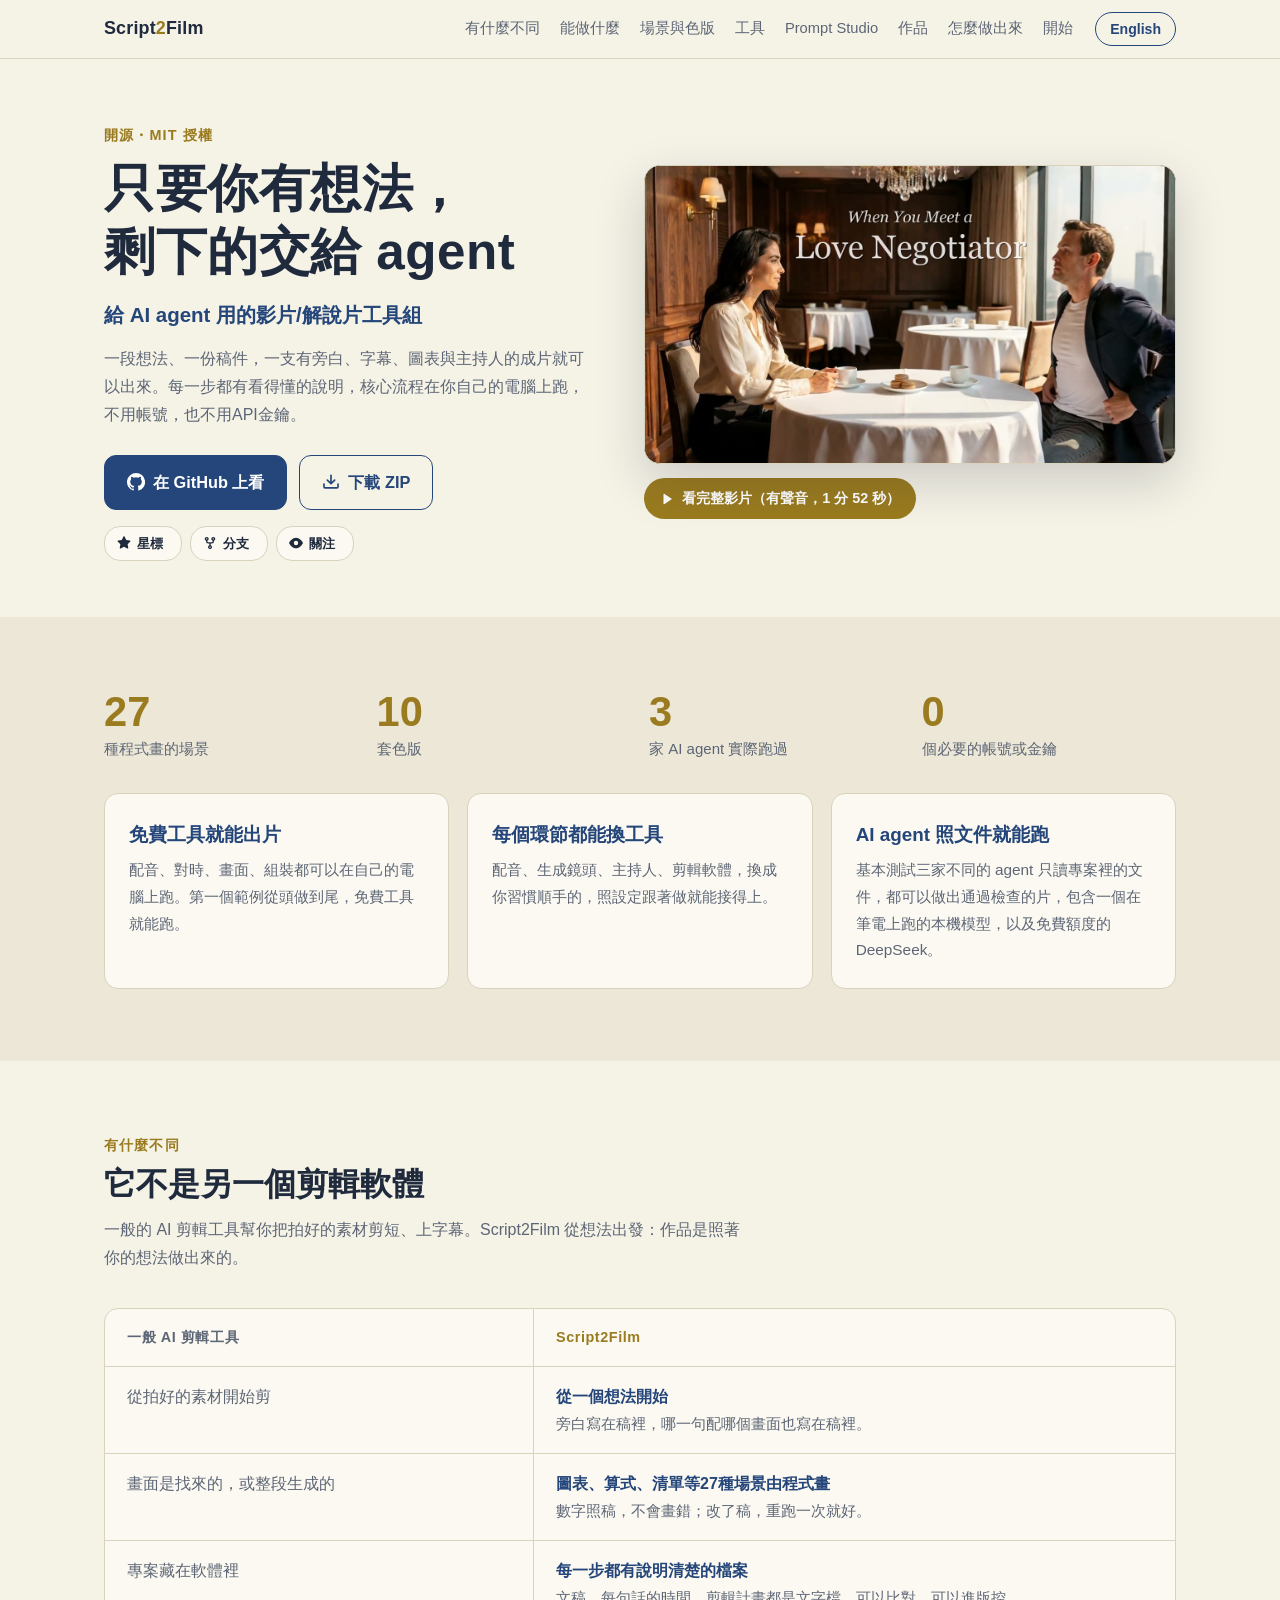
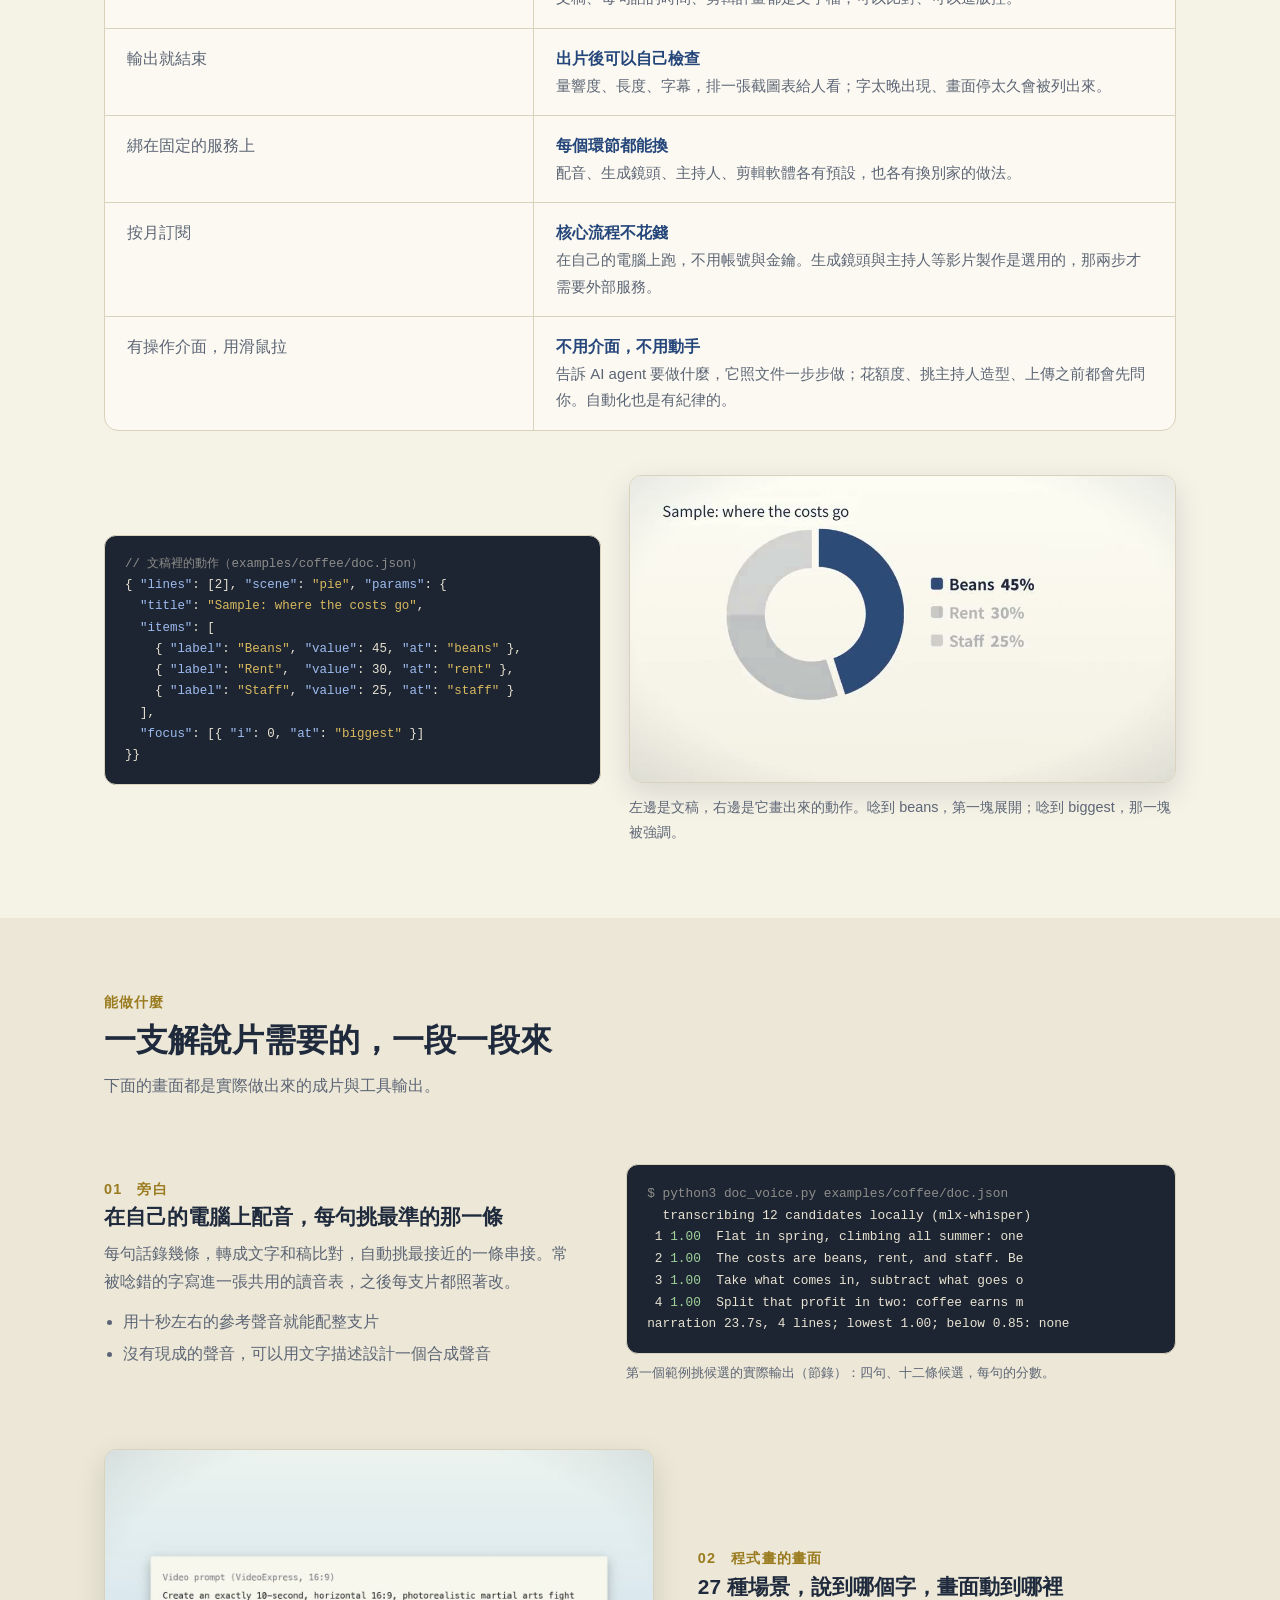
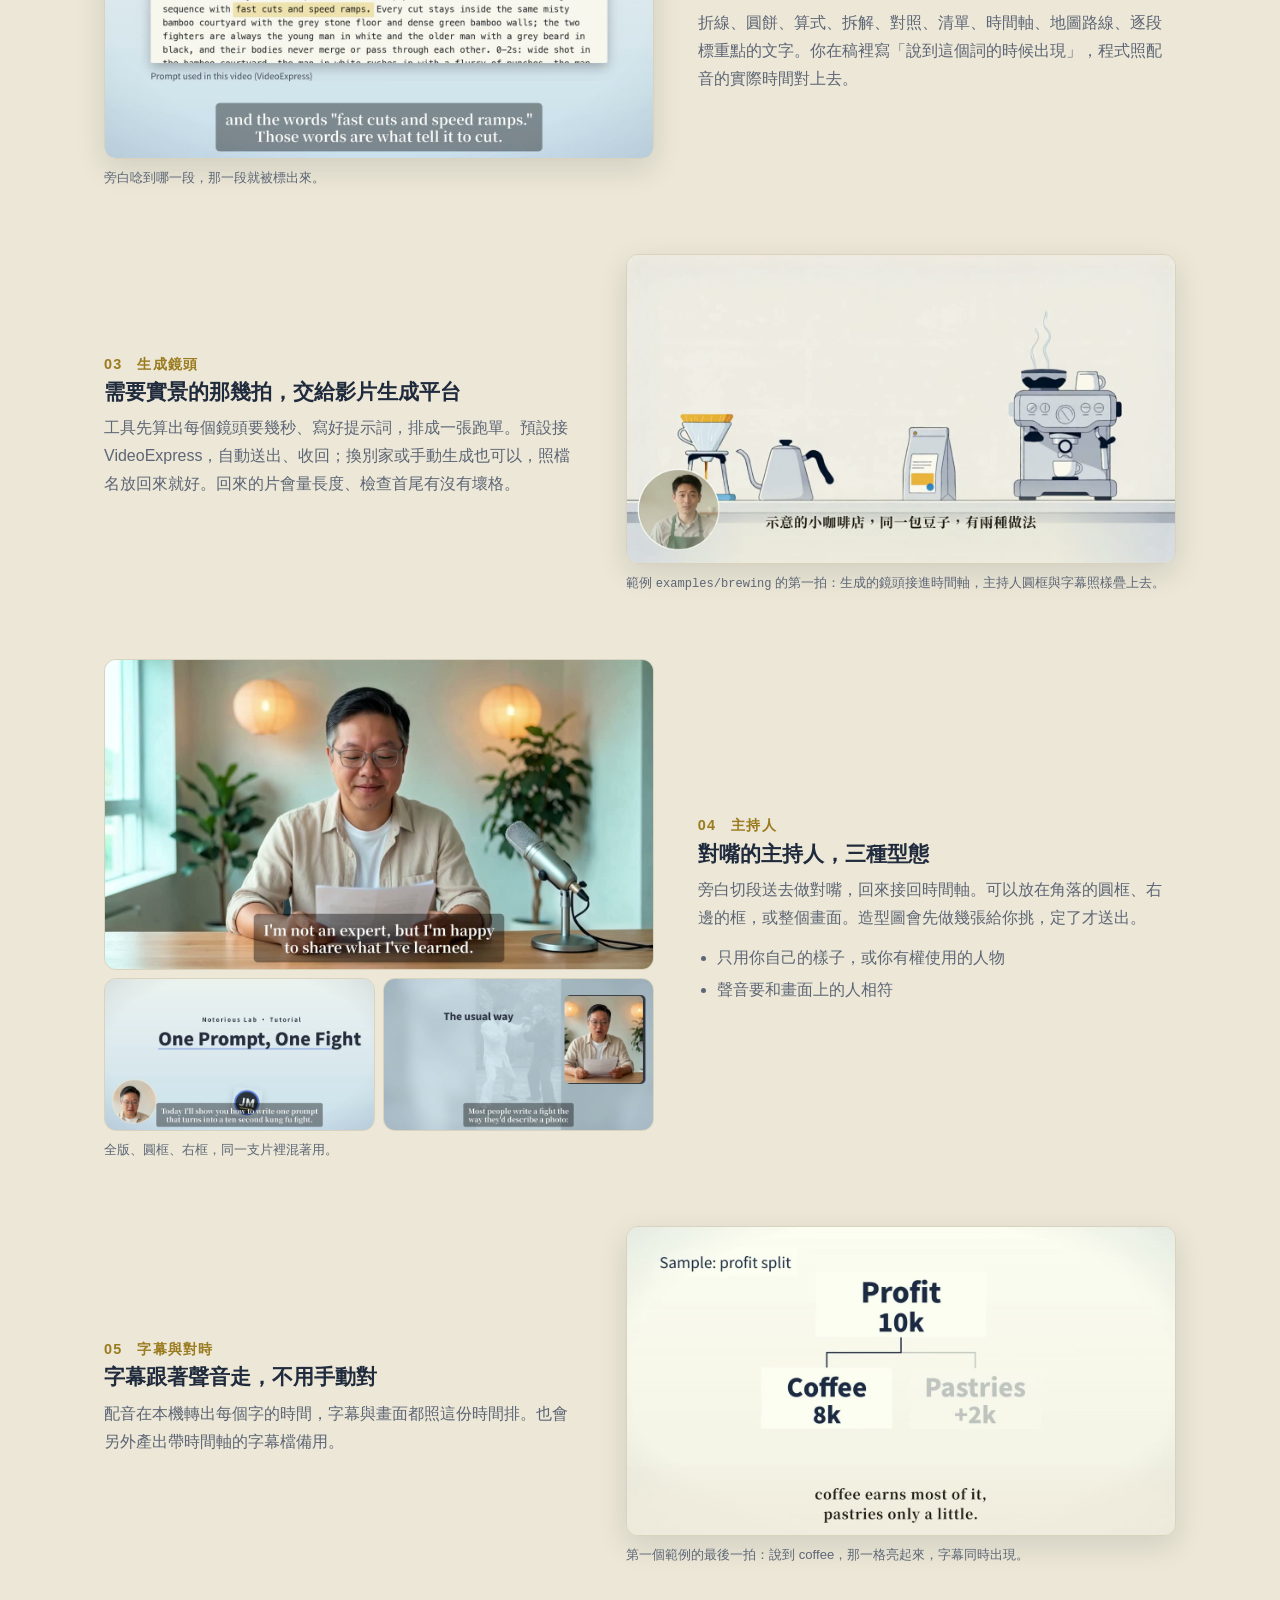
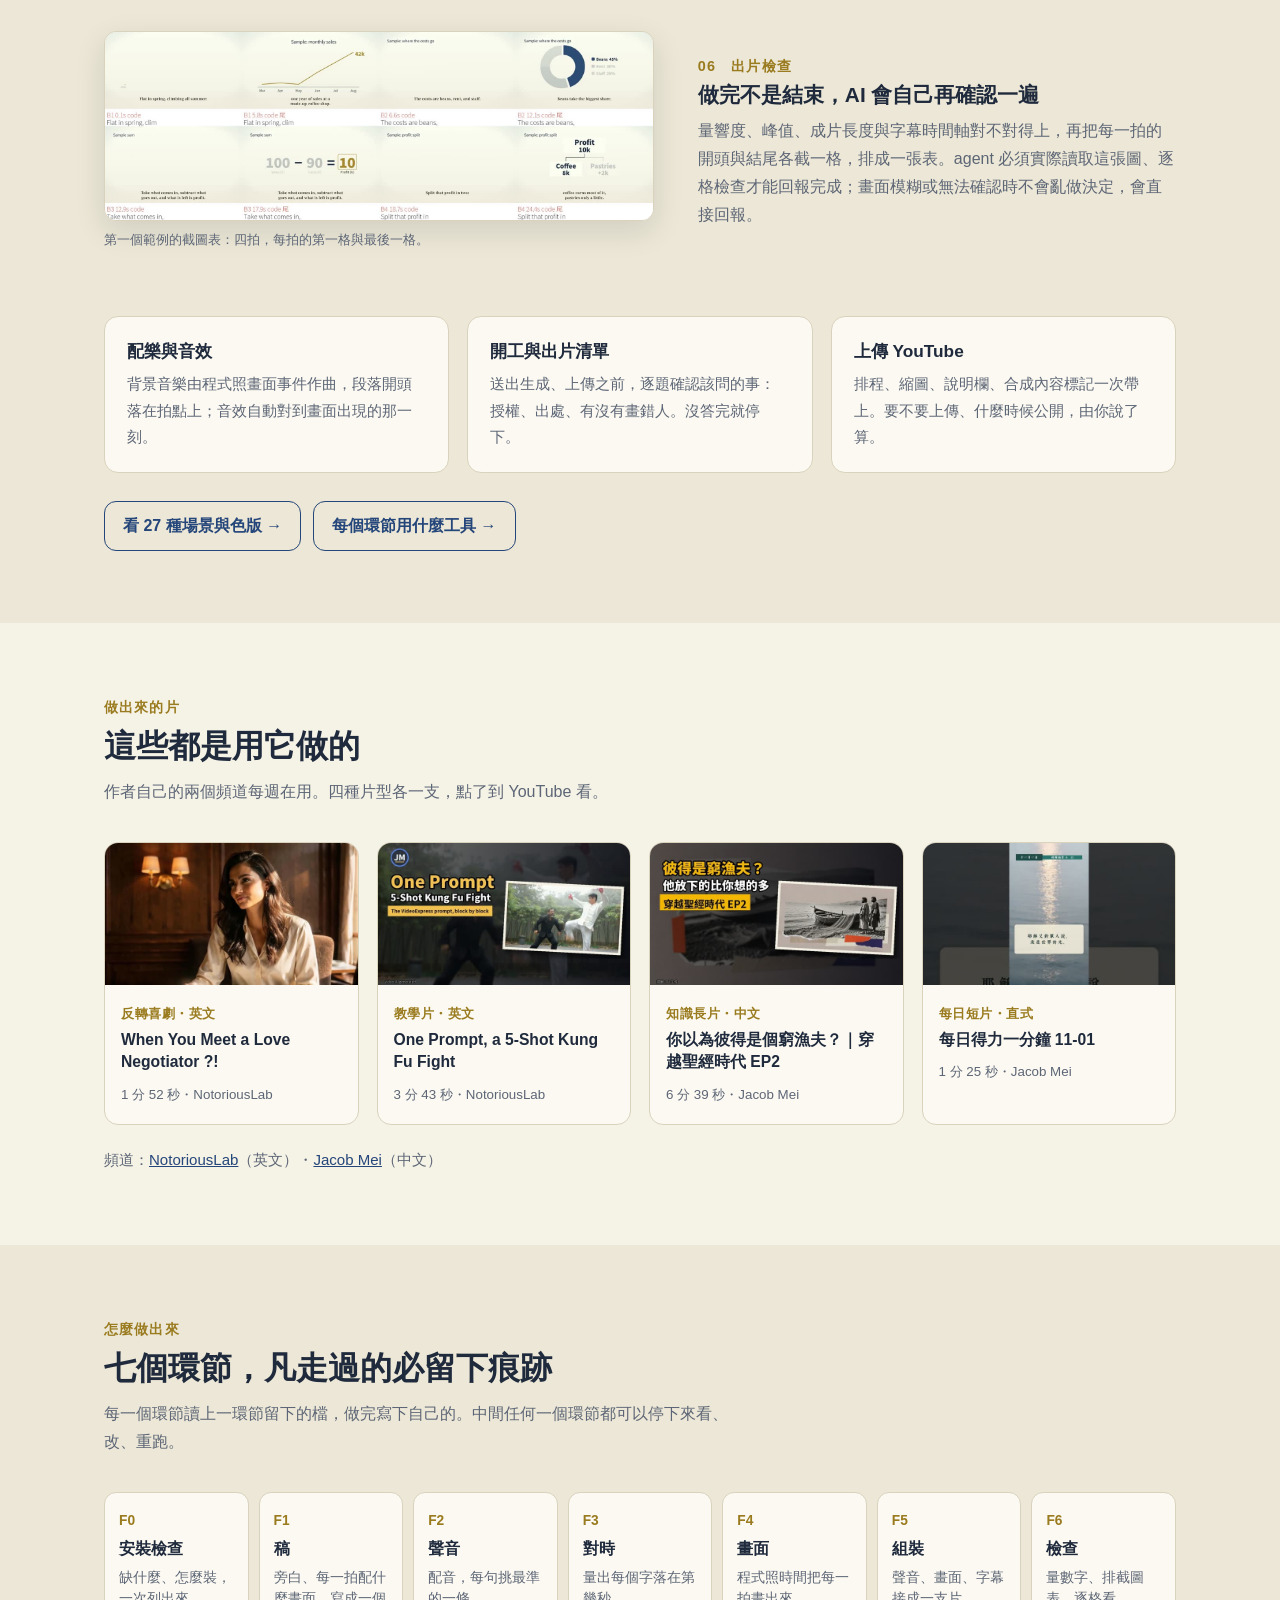
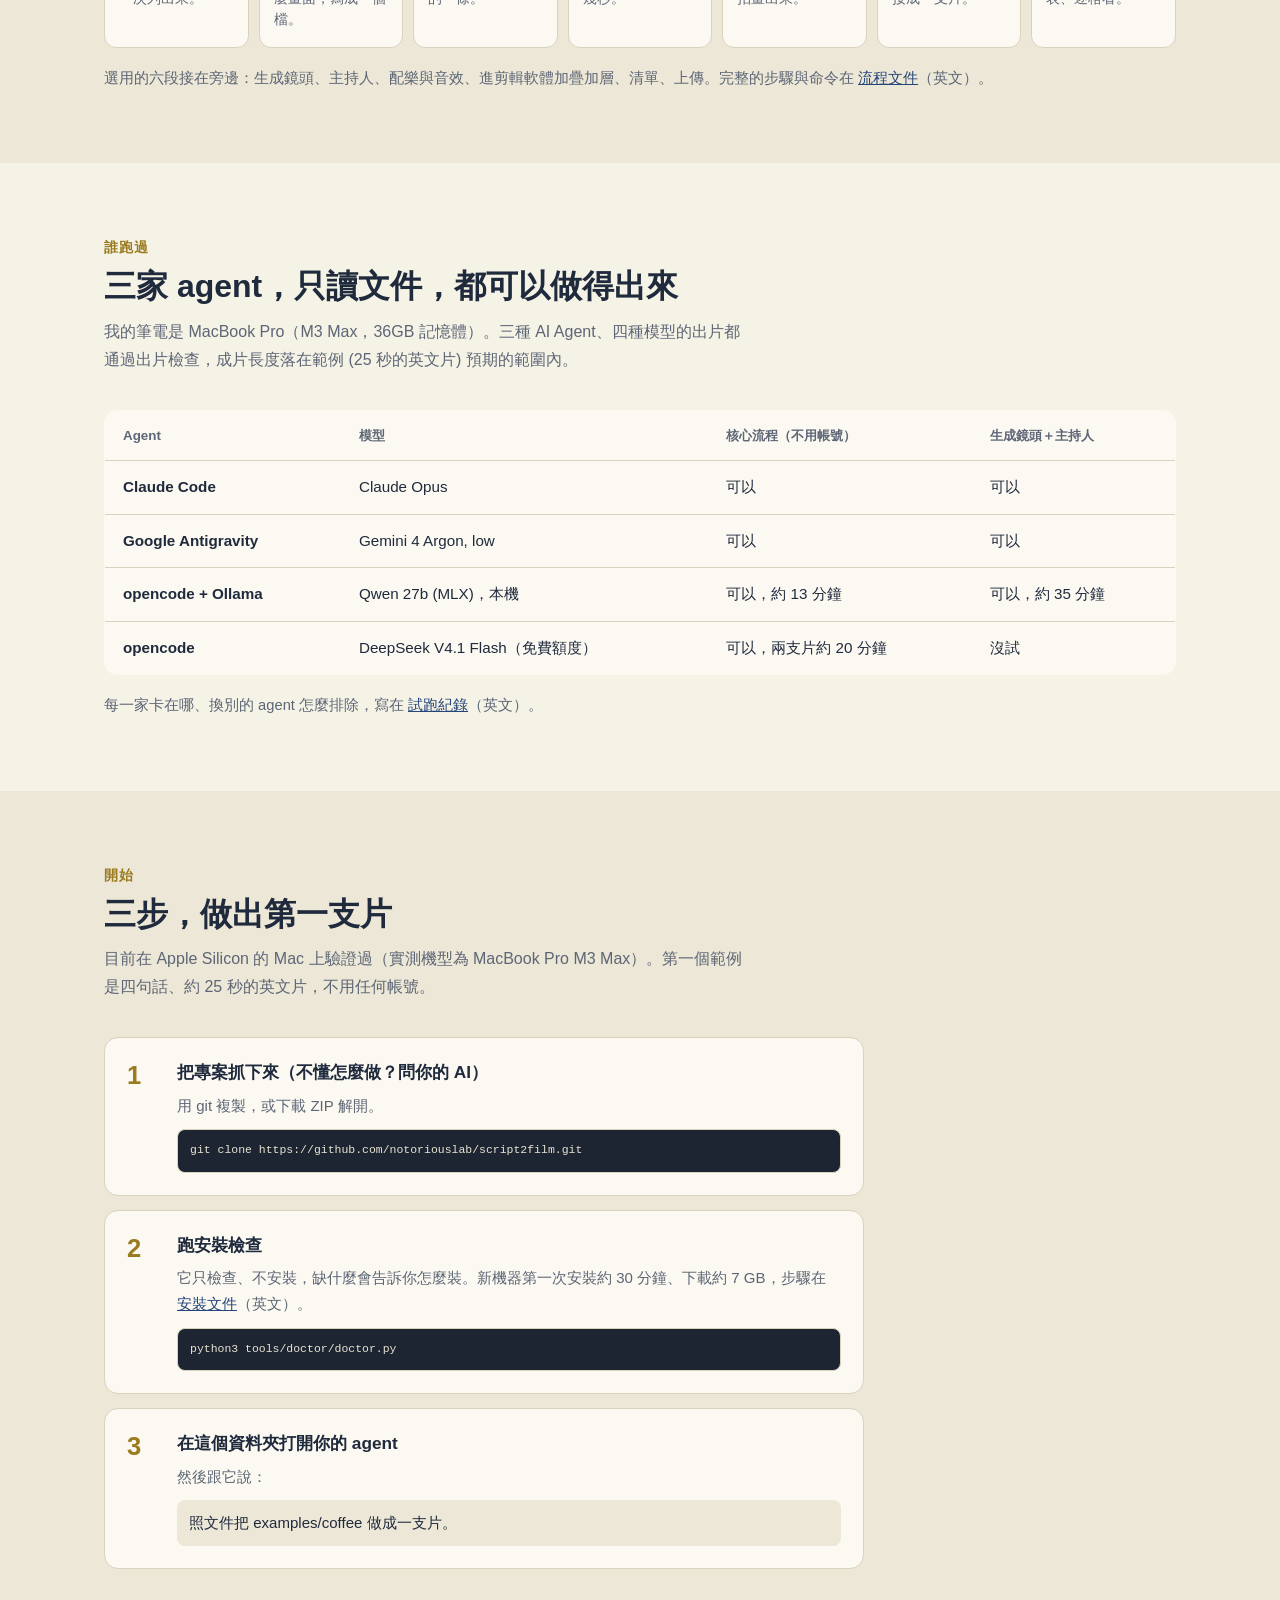
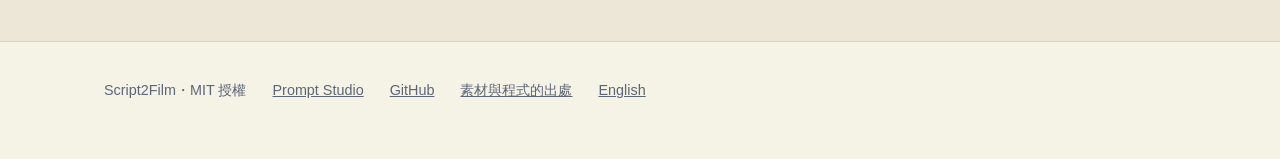
==== docs/index.html @ 1e3aae0f "Homepage: add the opencode + DeepSeek V4.1 Flash trial; H3 tests read a committed beats.json fixture" ====
<!DOCTYPE html>
<html lang="zh-Hant">

<head>
  <meta charset="utf-8">
  <meta name="viewport" content="width=device-width, initial-scale=1">
  <title>Script2Film：只要你有想法，剩下的交給 agent</title>
  <meta name="description" content="給 AI agent 用的影片與解說片工具組。一段想法、一份稿件，做到一支有旁白、字幕、圖表與主持人的成片；核心流程在自己的電腦上跑，不用帳號與 API 金鑰。">
  <!-- share preview: written by tools/site/og_tags.py -->
  <link rel="canonical" href="https://notoriouslab.github.io/script2film/">
  <link rel="alternate" hreflang="zh-Hant" href="https://notoriouslab.github.io/script2film/">
  <link rel="alternate" hreflang="en" href="https://notoriouslab.github.io/script2film/en/">
  <link rel="alternate" hreflang="x-default" href="https://notoriouslab.github.io/script2film/">
  <meta property="og:type" content="website">
  <meta property="og:site_name" content="Script2Film">
  <meta property="og:title" content="Script2Film：只要你有想法，剩下的交給 agent">
  <meta property="og:description" content="給 AI agent 用的影片與解說片工具組。一段想法、一份稿件，做到一支有旁白、字幕、圖表與主持人的成片；核心流程在自己的電腦上跑，不用帳號與 API 金鑰。">
  <meta property="og:url" content="https://notoriouslab.github.io/script2film/">
  <meta property="og:locale" content="zh_TW">
  <meta property="og:locale:alternate" content="en_US">
  <meta property="og:image" content="https://notoriouslab.github.io/script2film/site/og.jpg">
  <meta property="og:image:width" content="1200">
  <meta property="og:image:height" content="630">
  <meta property="og:image:alt" content="Script2Film 字樣，底圖是用這套工具做的一支短劇的畫面">
  <meta name="twitter:card" content="summary_large_image">
  <!-- /share preview -->
  <link rel="stylesheet" href="site/site.css">
</head>

<body>

  <nav class="nav">
    <div class="wrap">
      <a class="brand" href="#top">Script<b>2</b>Film</a>
      <div class="nav-links">
        <a href="#different">有什麼不同</a>
        <a href="#features">能做什麼</a>
        <a href="gallery.html">場景與色版</a>
        <a href="tools.html">工具</a>
        <a href="studio.html">Prompt Studio</a>
        <a href="#works">作品</a>
        <a href="#flow">怎麼做出來</a>
        <a href="#start" class="keep">開始</a>
      </div>
      <a class="lang" href="en/index.html" hreflang="en" lang="en">English</a>
    </div>
  </nav>

  <header class="hero" id="top">
    <div class="wrap">
      <div>
        <div class="eyebrow">開源・MIT 授權</div>
        <h1>只要你有想法，<br>剩下的交給 agent</h1>
        <p class="sub">給 AI agent 用的影片/解說片工具組</p>
        <p class="lead">一段想法、一份稿件，一支有旁白、字幕、圖表與主持人的成片就可以出來。每一步都有看得懂的說明，核心流程在你自己的電腦上跑，不用帳號，也不用API金鑰。</p>
        <div class="cta">
          <a class="btn primary" id="gh-main" href="https://github.com/notoriouslab/script2film" target="_blank"
            rel="noopener">
            <svg viewBox="0 0 16 16" aria-hidden="true">
              <path
                d="M8 0a8 8 0 0 0-2.53 15.59c.4.07.55-.17.55-.38v-1.34c-2.22.48-2.69-1.07-2.69-1.07-.36-.92-.89-1.17-.89-1.17-.73-.5.05-.49.05-.49.8.06 1.23.83 1.23.83.71 1.22 1.87.87 2.33.66.07-.52.28-.87.5-1.07-1.77-.2-3.64-.89-3.64-3.95 0-.87.31-1.59.82-2.15-.08-.2-.36-1.02.08-2.12 0 0 .67-.21 2.2.82a7.6 7.6 0 0 1 4 0c1.53-1.04 2.2-.82 2.2-.82.44 1.1.16 1.92.08 2.12.51.56.82 1.27.82 2.15 0 3.07-1.87 3.75-3.65 3.95.29.25.54.73.54 1.48v2.19c0 .21.15.46.55.38A8 8 0 0 0 8 0Z" />
            </svg>
            在 GitHub 上看</a>
          <a class="btn ghost" id="gh-zip"
            href="https://github.com/notoriouslab/script2film/archive/refs/heads/main.zip" target="_blank"
            rel="noopener">
            <svg viewBox="0 0 16 16" aria-hidden="true">
              <path
                d="M2.75 14A1.75 1.75 0 0 1 1 12.25v-2.5a.75.75 0 0 1 1.5 0v2.5c0 .138.112.25.25.25h10.5a.25.25 0 0 0 .25-.25v-2.5a.75.75 0 0 1 1.5 0v2.5A1.75 1.75 0 0 1 13.25 14ZM7.25 7.689V2a.75.75 0 0 1 1.5 0v5.689l1.97-1.969a.749.749 0 1 1 1.06 1.06l-3.25 3.25a.749.749 0 0 1-1.06 0L4.22 6.78a.749.749 0 1 1 1.06-1.06l1.97 1.969Z" />
            </svg>
            下載 ZIP</a>
        </div>
        <div class="gh-row">
          <a class="gh-btn" id="gh-star-link" href="https://github.com/notoriouslab/script2film" target="_blank"
            rel="noopener">
            <svg viewBox="0 0 16 16" aria-hidden="true">
              <path
                d="M8 .25a.75.75 0 0 1 .673.418l1.882 3.815 4.21.612a.75.75 0 0 1 .416 1.279l-3.046 2.97.719 4.192a.75.75 0 0 1-1.088.791L8 12.347l-3.766 1.98a.75.75 0 0 1-1.088-.79l.72-4.194L.818 6.374a.75.75 0 0 1 .416-1.28l4.21-.611L7.327.668A.75.75 0 0 1 8 .25Z" />
            </svg>
            星標<span class="gh-count" id="gh-stars"></span></a>
          <a class="gh-btn" id="gh-fork-link" href="https://github.com/notoriouslab/script2film/fork" target="_blank"
            rel="noopener">
            <svg viewBox="0 0 16 16" aria-hidden="true">
              <path
                d="M5 5.372v.878c0 .414.336.75.75.75h4.5a.75.75 0 0 0 .75-.75v-.878a2.25 2.25 0 1 1 1.5 0v.878a2.25 2.25 0 0 1-2.25 2.25h-1.5v2.128a2.251 2.251 0 1 1-1.5 0V8.5h-1.5A2.25 2.25 0 0 1 3.5 6.25v-.878a2.25 2.25 0 1 1 1.5 0ZM5 3.25a.75.75 0 1 0-1.5 0 .75.75 0 0 0 1.5 0Zm6.75.75a.75.75 0 1 0 0-1.5.75.75 0 0 0 0 1.5Zm-3 8.75a.75.75 0 1 0-1.5 0 .75.75 0 0 0 1.5 0Z" />
            </svg>
            分支<span class="gh-count" id="gh-forks"></span></a>
          <a class="gh-btn" id="gh-watch-link" href="https://github.com/notoriouslab/script2film/subscription"
            target="_blank" rel="noopener">
            <svg viewBox="0 0 16 16" aria-hidden="true">
              <path
                d="M8 2c1.981 0 3.671.992 4.933 2.078 1.27 1.091 2.187 2.345 2.637 3.023a1.62 1.62 0 0 1 0 1.798c-.45.678-1.367 1.932-2.637 3.023C11.67 13.008 9.981 14 8 14c-1.981 0-3.671-.992-4.933-2.078C1.797 10.83.88 9.576.43 8.898a1.62 1.62 0 0 1 0-1.798c.45-.677 1.367-1.931 2.637-3.022C4.33 2.992 6.019 2 8 2ZM8 10.5a2.5 2.5 0 1 0 0-5 2.5 2.5 0 0 0 0 5Z" />
            </svg>
            關注<span class="gh-count" id="gh-watch"></span></a>
        </div>
      </div>
      <div>
        <div class="hero-media">
          <video autoplay muted loop playsinline preload="metadata" poster="site/hero-poster.jpg"
            aria-label="用 Script2Film 做出來的一支英文短劇的片段">
            <source src="site/hero.mp4" type="video/mp4">
          </video>
        </div>
        <div class="hero-under">
          <a class="play" id="play-full" href="https://www.youtube.com/watch?v=qrFl_yrWPNk" data-yt="qrFl_yrWPNk"
            data-title="When You Meet a Love Negotiator" target="_blank"
            rel="noopener">
            <svg viewBox="0 0 16 16" aria-hidden="true">
              <path d="M4 2.5v11a.5.5 0 0 0 .77.42l8.5-5.5a.5.5 0 0 0 0-.84l-8.5-5.5A.5.5 0 0 0 4 2.5Z" />
            </svg>
            看完整影片（有聲音，1 分 52 秒）</a>
        </div>
      </div>
    </div>
  </header>

  <section class="alt" id="facts">
    <div class="wrap">
      <div class="stats">
        <div class="stat"><b>27</b><span>種程式畫的場景</span></div>
        <div class="stat"><b>10</b><span>套色版</span></div>
        <div class="stat"><b>3</b><span>家 AI agent 實際跑過</span></div>
        <div class="stat"><b>0</b><span>個必要的帳號或金鑰</span></div>
      </div>
      <div class="facts">
        <div class="fact"><strong>免費工具就能出片</strong>
          <p>配音、對時、畫面、組裝都可以在自己的電腦上跑。第一個範例從頭做到尾，免費工具就能跑。</p>
        </div>
        <div class="fact"><strong>每個環節都能換工具</strong>
          <p>配音、生成鏡頭、主持人、剪輯軟體，換成你習慣順手的，照設定跟著做就能接得上。</p>
        </div>
        <div class="fact"><strong>AI agent 照文件就能跑</strong>
          <p>基本測試三家不同的 agent 只讀專案裡的文件，都可以做出通過檢查的片，包含一個在筆電上跑的本機模型，以及免費額度的 DeepSeek。</p>
        </div>
      </div>
    </div>
  </section>

  <section id="different">
    <div class="wrap">
      <div class="kicker">有什麼不同</div>
      <h2>它不是另一個剪輯軟體</h2>
      <p class="intro">一般的 AI 剪輯工具幫你把拍好的素材剪短、上字幕。Script2Film 從想法出發：作品是照著你的想法做出來的。</p>
      <div class="cmp">
        <div class="cmp-row cmp-head">
          <div class="them">一般 AI 剪輯工具</div>
          <div class="us">Script2Film</div>
        </div>
        <div class="cmp-row">
          <div class="them" data-label="一般工具：">從拍好的素材開始剪</div>
          <div class="us"><b>從一個想法開始</b><span>旁白寫在稿裡，哪一句配哪個畫面也寫在稿裡。</span></div>
        </div>
        <div class="cmp-row">
          <div class="them" data-label="一般工具：">畫面是找來的，或整段生成的</div>
          <div class="us"><b>圖表、算式、清單等27種場景由程式畫</b><span>數字照稿，不會畫錯；改了稿，重跑一次就好。</span></div>
        </div>
        <div class="cmp-row">
          <div class="them" data-label="一般工具：">專案藏在軟體裡</div>
          <div class="us"><b>每一步都有說明清楚的檔案</b><span>文稿、每句話的時間、剪輯計畫都是文字檔，可以比對、可以進版控。</span></div>
        </div>
        <div class="cmp-row">
          <div class="them" data-label="一般工具：">輸出就結束</div>
          <div class="us"><b>出片後可以自己檢查</b><span>量響度、長度、字幕，排一張截圖表給人看；字太晚出現、畫面停太久會被列出來。</span></div>
        </div>
        <div class="cmp-row">
          <div class="them" data-label="一般工具：">綁在固定的服務上</div>
          <div class="us"><b>每個環節都能換</b><span>配音、生成鏡頭、主持人、剪輯軟體各有預設，也各有換別家的做法。</span></div>
        </div>
        <div class="cmp-row">
          <div class="them" data-label="一般工具：">按月訂閱</div>
          <div class="us"><b>核心流程不花錢</b><span>在自己的電腦上跑，不用帳號與金鑰。生成鏡頭與主持人等影片製作是選用的，那兩步才需要外部服務。</span></div>
        </div>
        <div class="cmp-row">
          <div class="them" data-label="一般工具：">有操作介面，用滑鼠拉</div>
          <div class="us"><b>不用介面，不用動手</b><span>告訴 AI agent 要做什麼，它照文件一步步做；花額度、挑主持人造型、上傳之前都會先問你。自動化也是有紀律的。</span>
          </div>
        </div>
      </div>
      <div class="pair">
        <div class="term"><span class="dim">// 文稿裡的動作（examples/coffee/doc.json）</span>
{ <span class="k">"lines"</span>: [2], <span class="k">"scene"</span>: <span class="s">"pie"</span>, <span class="k">"params"</span>: {
  <span class="k">"title"</span>: <span class="s">"Sample: where the costs go"</span>,
  <span class="k">"items"</span>: [
    { <span class="k">"label"</span>: <span class="s">"Beans"</span>, <span class="k">"value"</span>: 45, <span class="k">"at"</span>: <span class="s">"beans"</span> },
    { <span class="k">"label"</span>: <span class="s">"Rent"</span>,  <span class="k">"value"</span>: 30, <span class="k">"at"</span>: <span class="s">"rent"</span> },
    { <span class="k">"label"</span>: <span class="s">"Staff"</span>, <span class="k">"value"</span>: 25, <span class="k">"at"</span>: <span class="s">"staff"</span> }
  ],
  <span class="k">"focus"</span>: [{ <span class="k">"i"</span>: 0, <span class="k">"at"</span>: <span class="s">"biggest"</span> }]
}}</div>
        <div>
          <div class="frame"><video autoplay muted loop playsinline preload="metadata" poster="site/beat-pie.jpg"
              aria-label="圓餅圖照旁白一塊一塊展開">
              <source src="site/beat-pie.mp4" type="video/mp4">
            </video></div>
          <p class="pair-cap">左邊是文稿，右邊是它畫出來的動作。唸到 beans，第一塊展開；唸到 biggest，那一塊被強調。</p>
        </div>
      </div>
    </div>
  </section>

  <section class="alt" id="features">
    <div class="wrap">
      <div class="kicker">能做什麼</div>
      <h2>一支解說片需要的，一段一段來</h2>
      <p class="intro">下面的畫面都是實際做出來的成片與工具輸出。</p>

      <div class="feat">
        <div class="feat-text">
          <div class="feat-num">01　旁白</div>
          <h3>在自己的電腦上配音，每句挑最準的那一條</h3>
          <p>每句話錄幾條，轉成文字和稿比對，自動挑最接近的一條串接。常被唸錯的字寫進一張共用的讀音表，之後每支片都照著改。</p>
          <ul>
            <li>用十秒左右的參考聲音就能配整支片</li>
            <li>沒有現成的聲音，可以用文字描述設計一個合成聲音</li>
          </ul>
        </div>
        <figure>
          <div class="term"><span class="dim">$ python3 doc_voice.py examples/coffee/doc.json</span>
  transcribing 12 candidates locally (mlx-whisper)
 1 <span class="ok">1.00</span>  Flat in spring, climbing all summer: one
 2 <span class="ok">1.00</span>  The costs are beans, rent, and staff. Be
 3 <span class="ok">1.00</span>  Take what comes in, subtract what goes o
 4 <span class="ok">1.00</span>  Split that profit in two: coffee earns m
narration 23.7s, 4 lines; lowest 1.00; below 0.85: none</div>
          <figcaption>第一個範例挑候選的實際輸出（節錄）：四句、十二條候選，每句的分數。</figcaption>
        </figure>
      </div>

      <div class="feat flip">
        <div class="feat-text">
          <div class="feat-num">02　程式畫的畫面</div>
          <h3>27 種場景，說到哪個字，畫面動到哪裡</h3>
          <p>折線、圓餅、算式、拆解、對照、清單、時間軸、地圖路線、逐段標重點的文字。你在稿裡寫「說到這個詞的時候出現」，程式照配音的實際時間對上去。</p>
        </div>
        <figure>
          <div class="frame"><img src="site/scene-prompt.jpg" alt="一段提示詞，說到的那幾個字被標成黃色" loading="lazy" width="1280"
              height="720"></div>
          <figcaption>旁白唸到哪一段，那一段就被標出來。</figcaption>
        </figure>
      </div>

      <div class="feat">
        <div class="feat-text">
          <div class="feat-num">03　生成鏡頭</div>
          <h3>需要實景的那幾拍，交給影片生成平台</h3>
          <p>工具先算出每個鏡頭要幾秒、寫好提示詞，排成一張跑單。預設接 VideoExpress，自動送出、收回；換別家或手動生成也可以，照檔名放回來就好。回來的片會量長度、檢查首尾有沒有壞格。</p>
        </div>
        <figure>
          <div class="frame"><img src="site/shot-generated.jpg" alt="咖啡吧台上的手沖壺與義式咖啡機，左下角有圓框主持人，下方有字幕" loading="lazy"
              width="1280" height="720"></div>
          <figcaption>範例 <code>examples/brewing</code> 的第一拍：生成的鏡頭接進時間軸，主持人圓框與字幕照樣疊上去。</figcaption>
        </figure>
      </div>

      <div class="feat flip">
        <div class="feat-text">
          <div class="feat-num">04　主持人</div>
          <h3>對嘴的主持人，三種型態</h3>
          <p>旁白切段送去做對嘴，回來接回時間軸。可以放在角落的圓框、右邊的框，或整個畫面。造型圖會先做幾張給你挑，定了才送出。</p>
          <ul>
            <li>只用你自己的樣子，或你有權使用的人物</li>
            <li>聲音要和畫面上的人相符</li>
          </ul>
        </div>
        <figure>
          <div class="trio">
            <div class="frame"><img src="site/host-full.jpg" alt="主持人全版" loading="lazy" width="1280" height="720"></div>
            <div class="frame"><img src="site/host-circle.jpg" alt="主持人在左下角圓框" loading="lazy" width="1280" height="720">
            </div>
            <div class="frame"><img src="site/host-side.jpg" alt="主持人在右上角的框" loading="lazy" width="1280" height="720">
            </div>
          </div>
          <figcaption>全版、圓框、右框，同一支片裡混著用。</figcaption>
        </figure>
      </div>

      <div class="feat">
        <div class="feat-text">
          <div class="feat-num">05　字幕與對時</div>
          <h3>字幕跟著聲音走，不用手動對</h3>
          <p>配音在本機轉出每個字的時間，字幕與畫面都照這份時間排。也會另外產出帶時間軸的字幕檔備用。</p>
        </div>
        <figure>
          <div class="frame"><img src="site/subtitles.jpg" alt="利潤拆成咖啡與甜點兩格的圖，下方有兩行英文字幕" loading="lazy" width="1280"
              height="720"></div>
          <figcaption>第一個範例的最後一拍：說到 coffee，那一格亮起來，字幕同時出現。</figcaption>
        </figure>
      </div>

      <div class="feat flip">
        <div class="feat-text">
          <div class="feat-num">06　出片檢查</div>
          <h3>做完不是結束，AI 會自己再確認一遍</h3>
          <p>量響度、峰值、成片長度與字幕時間軸對不對得上，再把每一拍的開頭與結尾各截一格，排成一張表。agent 必須實際讀取這張圖、逐格檢查才能回報完成；畫面模糊或無法確認時不會亂做決定，會直接回報。</p>
        </div>
        <figure>
          <div class="frame"><img src="site/check-sheet.jpg" alt="四拍各兩格的截圖表" loading="lazy" width="1600" height="555">
          </div>
          <figcaption>第一個範例的截圖表：四拍，每拍的第一格與最後一格。</figcaption>
        </figure>
      </div>

      <div class="cards">
        <div class="card">
          <h3>配樂與音效</h3>
          <p>背景音樂由程式照畫面事件作曲，段落開頭落在拍點上；音效自動對到畫面出現的那一刻。</p>
        </div>
        <div class="card">
          <h3>開工與出片清單</h3>
          <p>送出生成、上傳之前，逐題確認該問的事：授權、出處、有沒有畫錯人。沒答完就停下。</p>
        </div>
        <div class="card">
          <h3>上傳 YouTube</h3>
          <p>排程、縮圖、說明欄、合成內容標記一次帶上。要不要上傳、什麼時候公開，由你說了算。</p>
        </div>
      </div>
      <div class="more">
        <a href="gallery.html">看 27 種場景與色版 →</a>
        <a href="tools.html">每個環節用什麼工具 →</a>
      </div>
    </div>
  </section>

  <section id="works">
    <div class="wrap">
      <div class="kicker">做出來的片</div>
      <h2>這些都是用它做的</h2>
      <p class="intro">作者自己的兩個頻道每週在用。四種片型各一支，點了到 YouTube 看。</p>
      <div class="works">
        <a class="work" href="https://www.youtube.com/watch?v=qrFl_yrWPNk" target="_blank" rel="noopener">
          <img src="site/work-1.jpg" alt="" loading="lazy" width="640" height="360">
          <div class="body"><span class="tag">反轉喜劇・英文</span><b>When You Meet a Love Negotiator ?!</b><small>1 分 52 秒・NotoriousLab</small></div>
        </a>
        <a class="work" href="https://www.youtube.com/watch?v=1aTJSye-l38" target="_blank" rel="noopener">
          <img src="site/work-4.jpg" alt="" loading="lazy" width="640" height="360">
          <div class="body"><span class="tag">教學片・英文</span><b>One Prompt, a 5-Shot Kung Fu Fight</b><small>3 分 43 秒・NotoriousLab</small></div>
        </a>
        <a class="work" href="https://www.youtube.com/watch?v=LjCb9Le6Vps" target="_blank" rel="noopener">
          <img src="site/work-2.jpg" alt="" loading="lazy" width="640" height="360">
          <div class="body"><span class="tag">知識長片・中文</span><b>你以為彼得是個窮漁夫？｜穿越聖經時代 EP2</b><small>6 分 39 秒・Jacob
              Mei</small></div>
        </a>
        <a class="work" href="https://www.youtube.com/watch?v=I51kD1EMYQ0" target="_blank" rel="noopener">
          <img src="site/work-3.jpg" alt="" loading="lazy" width="640" height="360">
          <div class="body"><span class="tag">每日短片・直式</span><b>每日得力一分鐘 11-01</b><small>1 分 25 秒・Jacob Mei</small></div>
        </a>
      </div>
      <p class="chan">頻道：<a href="https://www.youtube.com/channel/UCut6SxDwtJHblGQgX6LuTgA" target="_blank"
          rel="noopener">NotoriousLab</a>（英文）・<a href="https://www.youtube.com/channel/UC7uSiyB1XIv71SPaWEzF3pw"
          target="_blank" rel="noopener">Jacob Mei</a>（中文）</p>
    </div>
  </section>

  <section class="alt" id="flow">
    <div class="wrap">
      <div class="kicker">怎麼做出來</div>
      <h2>七個環節，凡走過的必留下痕跡</h2>
      <p class="intro">每一個環節讀上一環節留下的檔，做完寫下自己的。中間任何一個環節都可以停下來看、改、重跑。</p>
      <div class="flow">
        <div class="step">
          <div class="id">F0</div><b>安裝檢查</b>
          <p>缺什麼、怎麼裝，一次列出來。</p>
        </div>
        <div class="step">
          <div class="id">F1</div><b>稿</b>
          <p>旁白、每一拍配什麼畫面，寫成一個檔。</p>
        </div>
        <div class="step">
          <div class="id">F2</div><b>聲音</b>
          <p>配音，每句挑最準的一條。</p>
        </div>
        <div class="step">
          <div class="id">F3</div><b>對時</b>
          <p>量出每個字落在第幾秒。</p>
        </div>
        <div class="step">
          <div class="id">F4</div><b>畫面</b>
          <p>程式照時間把每一拍畫出來。</p>
        </div>
        <div class="step">
          <div class="id">F5</div><b>組裝</b>
          <p>聲音、畫面、字幕接成一支片。</p>
        </div>
        <div class="step">
          <div class="id">F6</div><b>檢查</b>
          <p>量數字、排截圖表、逐格看。</p>
        </div>
      </div>
      <p class="flow-note">選用的六段接在旁邊：生成鏡頭、主持人、配樂與音效、進剪輯軟體加疊加層、清單、上傳。完整的步驟與命令在 <a
          href="https://github.com/notoriouslab/script2film/blob/main/docs/FLOW.md" class="gh-doc"
          data-path="docs/FLOW.md" target="_blank" rel="noopener">流程文件</a>（英文）。</p>
    </div>
  </section>

  <section id="agents">
    <div class="wrap">
      <div class="kicker">誰跑過</div>
      <h2>三家 agent，只讀文件，都可以做得出來</h2>
      <p class="intro">我的筆電是 MacBook Pro（M3 Max，36GB 記憶體）。三種 AI Agent、四種模型的出片都通過出片檢查，成片長度落在範例 (25 秒的英文片) 預期的範圍內。</p>
      <div class="tbl-wrap">
        <table class="tbl">
          <thead>
            <tr>
              <th>Agent</th>
              <th>模型</th>
              <th>核心流程（不用帳號）</th>
              <th>生成鏡頭＋主持人</th>
            </tr>
          </thead>
          <tbody>
            <tr>
              <td>Claude Code</td>
              <td>Claude Opus</td>
              <td>可以</td>
              <td>可以</td>
            </tr>
            <tr>
              <td>Google Antigravity</td>
              <td>Gemini 4 Argon, low</td>
              <td>可以</td>
              <td>可以</td>
            </tr>
            <tr>
              <td>opencode + Ollama</td>
              <td>Qwen 27b (MLX)，本機</td>
              <td>可以，約 13 分鐘</td>
              <td>可以，約 35 分鐘</td>
            </tr>
            <tr>
              <td>opencode</td>
              <td>DeepSeek V4.1 Flash（免費額度）</td>
              <td>可以，兩支片約 20 分鐘</td>
              <td>沒試</td>
            </tr>
          </tbody>
        </table>
      </div>
      <p class="flow-note">每一家卡在哪、換別的 agent 怎麼排除，寫在 <a
          href="https://github.com/notoriouslab/script2film/blob/main/docs/AGENT-TRIALS.md" class="gh-doc"
          data-path="docs/AGENT-TRIALS.md" target="_blank" rel="noopener">試跑紀錄</a>（英文）。</p>
    </div>
  </section>

  <section class="alt" id="start">
    <div class="wrap">
      <div class="kicker">開始</div>
      <h2>三步，做出第一支片</h2>
      <p class="intro">目前在 Apple Silicon 的 Mac 上驗證過（實測機型為 MacBook Pro M3 Max）。第一個範例是四句話、約 25 秒的英文片，不用任何帳號。</p>
      <div class="start">
        <div class="card">
          <div class="n">1</div>
          <h3>把專案抓下來（不懂怎麼做？問你的 AI）</h3>
          <p>用 git 複製，或下載 ZIP 解開。</p>
          <pre><code id="clone-cmd">git clone https://github.com/notoriouslab/script2film.git</code></pre>
        </div>
        <div class="card">
          <div class="n">2</div>
          <h3>跑安裝檢查</h3>
          <p>它只檢查、不安裝，缺什麼會告訴你怎麼裝。新機器第一次安裝約 30 分鐘、下載約 7 GB，步驟在 <a
              href="https://github.com/notoriouslab/script2film/blob/main/docs/INSTALL.md" class="gh-doc"
              data-path="docs/INSTALL.md" target="_blank" rel="noopener">安裝文件</a>（英文）。</p>
          <pre><code>python3 tools/doctor/doctor.py</code></pre>
        </div>
        <div class="card">
          <div class="n">3</div>
          <h3>在這個資料夾打開你的 agent</h3>
          <p>然後跟它說：</p>
          <div class="say">照文件把 examples/coffee 做成一支片。</div>
        </div>
      </div>
    </div>
  </section>

  <footer>
    <div class="wrap">
      <span>Script2Film・MIT 授權</span>
      <a href="studio.html">Prompt Studio</a>
      <a href="https://github.com/notoriouslab/script2film" class="gh-doc" data-path="" target="_blank"
        rel="noopener">GitHub</a>
      <a href="https://github.com/notoriouslab/script2film/blob/main/NOTICE.md" class="gh-doc" data-path="NOTICE.md"
        target="_blank" rel="noopener">素材與程式的出處</a>
      <a href="en/index.html" hreflang="en" lang="en">English</a>
    </div>
  </footer>

  <script src="site/site.js"></script>
</body>

</html>
---- docs/site/site.css ----
/* Script2Film 網站共用樣式：首頁、展示頁、工具頁、中英文都讀這一份 */
:root {
  --bg: #f5f2e6; --bg2: #ece7d6; --card: #fbf9f1; --fg: #1f2a3d; --muted: #5d6676;
  --navy: #25467a; --gold: #9a7b1f; --line: #d9d2bd; --code-bg: #1e2532; --code-fg: #e8e3d2;
  --btn-fg: #ffffff;
}
@media (prefers-color-scheme: dark) {
  :root {
    --bg: #14181f; --bg2: #1a2029; --card: #1e2530; --fg: #ece7d8; --muted: #a2a9b6;
    --navy: #9dbcf0; --gold: #d8b95e; --line: #313a48; --code-bg: #0d1016; --code-fg: #e8e3d2;
    --btn-fg: #14181f;
  }
}
* { box-sizing: border-box; margin: 0; padding: 0; }
html { scroll-behavior: smooth; }
body {
  background: var(--bg); color: var(--fg);
  font-family: -apple-system, BlinkMacSystemFont, "PingFang TC", "Noto Sans TC",
    "Microsoft JhengHei", "Segoe UI", sans-serif;
  line-height: 1.75; font-size: 16px; -webkit-text-size-adjust: 100%;
}
a { color: var(--navy); }
img, video { display: block; width: 100%; height: auto; }
code { font-family: ui-monospace, SFMono-Regular, Menlo, Consolas, monospace; font-size: .92em; }
.wrap { max-width: 1120px; margin: 0 auto; padding: 0 24px; }

/* nav */
.nav { position: sticky; top: 0; z-index: 10; background: color-mix(in srgb, var(--bg) 88%, transparent);
  backdrop-filter: blur(10px); -webkit-backdrop-filter: blur(10px); border-bottom: 1px solid var(--line); }
.nav .wrap { display: flex; align-items: center; gap: 22px; height: 58px; }
.brand { font-weight: 800; font-size: 1.12em; letter-spacing: .01em; color: var(--fg); text-decoration: none; }
.brand b { color: var(--gold); }
.nav-links { display: flex; gap: 20px; margin-left: auto; font-size: .92em; }
.nav-links a { color: var(--muted); text-decoration: none; white-space: nowrap; }
.nav-links a:hover { color: var(--navy); }
.lang { border: 1.5px solid var(--navy); color: var(--navy); border-radius: 18px; padding: 4px 14px;
  font-size: .88em; font-weight: 700; text-decoration: none; white-space: nowrap; }
.lang:hover { background: var(--navy); color: var(--btn-fg); }

/* hero */
.hero { padding: 64px 0 56px; }
.hero .wrap { display: grid; grid-template-columns: 1fr 1.08fr; gap: 48px; align-items: center; }
.eyebrow { color: var(--gold); font-weight: 700; font-size: .9em; letter-spacing: .08em; }
h1 { font-size: 3.2em; line-height: 1.22; margin: 10px 0 14px; letter-spacing: .01em; }
.sub { font-size: 1.28em; color: var(--navy); font-weight: 700; margin-bottom: 12px; }
.lead { color: var(--muted); max-width: 30em; }
.cta { display: flex; flex-wrap: wrap; gap: 12px; margin: 26px 0 16px; }
.btn { display: inline-flex; align-items: center; gap: 8px; text-decoration: none; font-weight: 700;
  border-radius: 12px; padding: 12px 22px; font-size: 1.02em; border: 1.5px solid var(--navy); }
.btn.primary { background: var(--navy); color: var(--btn-fg); }
.btn.ghost { color: var(--navy); }
.btn svg { width: 18px; height: 18px; fill: currentColor; flex: none; }
.gh-row { display: flex; gap: 8px; flex-wrap: wrap; }
.gh-btn { display: inline-flex; align-items: center; gap: 6px; padding: 5px 12px; border-radius: 16px;
  font-size: .84em; font-weight: 600; background: var(--card); color: var(--fg); text-decoration: none;
  border: 1px solid var(--line); }
.gh-btn:hover { border-color: var(--navy); color: var(--navy); }
.gh-btn svg { width: 14px; height: 14px; fill: currentColor; flex: none; }
.gh-count { color: var(--muted); font-weight: 700; font-variant-numeric: tabular-nums; }
.hero-media { border-radius: 16px; overflow: hidden; border: 1px solid var(--line);
  box-shadow: 0 18px 50px rgba(20, 30, 50, .18); background: #000; aspect-ratio: 16 / 9; }
.hero-media { position: relative; }
.hero-media iframe { position: absolute; inset: 0; width: 100%; height: 100%; border: 0; }
.hero-under { display: flex; align-items: flex-start; gap: 14px; margin-top: 14px; }
.play { display: inline-flex; align-items: center; gap: 8px; flex: none; white-space: nowrap;
  background: var(--gold); color: var(--btn-fg); text-decoration: none; font-weight: 700; font-size: .9em;
  padding: 8px 16px; border-radius: 22px; }
.play:hover { background: var(--navy); }
.play svg { width: 14px; height: 14px; fill: currentColor; flex: none; }
.hero-note { font-size: .82em; color: var(--muted); line-height: 1.6; }

/* sections */
section { padding: 72px 0; }
section.alt { background: var(--bg2); }
h2 { font-size: 2em; line-height: 1.3; margin-bottom: 10px; }
.kicker { color: var(--gold); font-weight: 700; font-size: .88em; letter-spacing: .08em; margin-bottom: 6px; }
.intro { color: var(--muted); max-width: 40em; margin-bottom: 36px; }
h3 { font-size: 1.3em; line-height: 1.4; margin-bottom: 8px; }

.facts { display: grid; grid-template-columns: repeat(3, 1fr); gap: 18px; }
.fact { background: var(--card); border: 1px solid var(--line); border-radius: 14px; padding: 24px; }
.fact strong { display: block; font-size: 1.18em; margin-bottom: 6px; color: var(--navy); }
.fact p { color: var(--muted); font-size: .96em; }

/* compare */
.cmp { border: 1px solid var(--line); border-radius: 14px; overflow: hidden; background: var(--card); }
.cmp-row { display: grid; grid-template-columns: 1fr 1.5fr; border-top: 1px solid var(--line); }
.cmp-row:first-child { border-top: 0; }
.cmp-row > div { padding: 16px 22px; }
.cmp-head { font-weight: 800; font-size: .9em; letter-spacing: .04em; }
.cmp-head .them { color: var(--muted); }
.cmp-head .us { color: var(--gold); }
.them { color: var(--muted); }
.us { border-left: 1px solid var(--line); }
.us b { color: var(--navy); }
.us span { display: block; color: var(--muted); font-size: .94em; }

/* features */
.feat { display: grid; grid-template-columns: 1fr 1.15fr; gap: 44px; align-items: center; margin-top: 64px; }
.feat:first-of-type { margin-top: 0; }
.feat > *, .hero .wrap > *, .start > *, .flow > * { min-width: 0; }   /* 格子裡有不換行的內容時不撐寬版面 */
.feat.flip { grid-template-columns: 1.15fr 1fr; }
.feat.flip .feat-text { order: 2; }
.feat-num { color: var(--gold); font-weight: 800; font-size: .9em; letter-spacing: .08em; }
.feat-text p { color: var(--muted); margin-top: 6px; }
.feat-text ul { margin: 12px 0 0 1.2em; color: var(--muted); }
.feat-text li { margin: 4px 0; }
figure { margin: 0; }
.frame { border-radius: 12px; overflow: hidden; border: 1px solid var(--line);
  box-shadow: 0 10px 30px rgba(20, 30, 50, .12); }
figcaption { font-size: .82em; color: var(--muted); margin-top: 8px; }
.trio { display: grid; grid-template-columns: repeat(2, 1fr); gap: 8px; }
.trio .frame:first-child { grid-column: 1 / -1; }
.trio .frame { box-shadow: none; }
.term { background: var(--code-bg); color: var(--code-fg); border-radius: 12px; padding: 18px 20px;
  font-family: ui-monospace, SFMono-Regular, Menlo, Consolas, monospace; font-size: .8em; line-height: 1.7;
  overflow-x: auto; white-space: pre; border: 1px solid var(--line); }
.term .dim { opacity: .55; }
.term .ok { color: #9ed39a; }
.cards { display: grid; grid-template-columns: repeat(3, 1fr); gap: 18px; margin-top: 64px; }
.card { background: var(--card); border: 1px solid var(--line); border-radius: 14px; padding: 22px; }
.card h3 { font-size: 1.08em; }
.card p { color: var(--muted); font-size: .94em; }

/* flow */
.flow { display: grid; grid-template-columns: repeat(7, 1fr); gap: 10px; counter-reset: none; }
.step { background: var(--card); border: 1px solid var(--line); border-radius: 12px; padding: 16px 14px; }
.step .id { color: var(--gold); font-weight: 800; font-size: .86em; }
.step b { display: block; margin: 2px 0 4px; font-size: 1em; }
.step p { color: var(--muted); font-size: .86em; line-height: 1.55; }
.flow-note { color: var(--muted); font-size: .92em; margin-top: 18px; }

/* agents */
.tbl { width: 100%; border-collapse: collapse; background: var(--card); border: 1px solid var(--line);
  border-radius: 14px; overflow: hidden; font-size: .95em; }
.tbl th, .tbl td { text-align: left; padding: 13px 18px; border-top: 1px solid var(--line); vertical-align: top; }
.tbl thead th { border-top: 0; color: var(--muted); font-size: .88em; font-weight: 700; }
.tbl td:first-child { font-weight: 700; white-space: nowrap; }
.tbl-wrap { overflow-x: auto; }

/* start */
.start { display: grid; grid-template-columns: 1fr; gap: 14px; max-width: 760px; }
.start .card { display: grid; grid-template-columns: 44px 1fr; column-gap: 6px; }
.start .card .n { grid-row: 1 / span 4; font-size: 1.6em; line-height: 1.2; }
.start .card > :not(.n) { grid-column: 2; min-width: 0; }
.start pre { white-space: pre-wrap; word-break: break-all; }
.start .card .n { color: var(--gold); font-weight: 800; }
.start pre { background: var(--code-bg); color: var(--code-fg); border-radius: 8px; padding: 10px 12px;
  border: 1px solid var(--line);
  margin-top: 10px; font-size: .78em; overflow-x: auto; }
.start .say { background: var(--bg2); border-radius: 8px; padding: 10px 12px; margin-top: 10px; font-size: .94em; }

footer { border-top: 1px solid var(--line); padding: 36px 0 56px; color: var(--muted); font-size: .9em; }
footer .wrap { display: flex; flex-wrap: wrap; gap: 10px 26px; }
footer a { color: var(--muted); }

@media (max-width: 1080px) {
  .flow { grid-template-columns: repeat(4, 1fr); }
}
@media (max-width: 900px) {
  .hero .wrap, .feat { grid-template-columns: 1fr; gap: 26px; }
  .feat.flip { grid-template-columns: 1fr; }
  .feat.flip .feat-text { order: 0; }
  h1 { font-size: 2.45em; }
  .facts, .cards { grid-template-columns: 1fr; }
  .flow { grid-template-columns: repeat(2, 1fr); }
  .nav-links a:not(.keep) { display: none; }
  section { padding: 52px 0; }
  .hero { padding: 40px 0 44px; }
}
@media (max-width: 560px) {
  body { font-size: 16px; }
  .wrap { padding: 0 18px; }
  h1 { font-size: 2em; }
  h2 { font-size: 1.6em; }
  .cmp-row { grid-template-columns: 1fr; }
  .cmp-head { display: none; }
  .cmp-row .them::before { content: attr(data-label); font-weight: 700; }
  .cmp-row .them { padding-bottom: 4px; font-size: .92em; }
  .us { border-left: 0; padding-top: 0 !important; }
  .btn { width: 100%; justify-content: center; }
  .hero-under { flex-direction: column; gap: 8px; }
  .play { white-space: normal; max-width: 100%; }   /* 英文按鈕字較長，360px 以下不換行會撐出橫向捲動 */
}

/* 首屏：對 agent 說的那句話 */
.say-chip { display: flex; align-items: center; gap: 10px; background: var(--code-bg); color: var(--code-fg);
  border-radius: 12px; padding: 10px 12px 10px 16px; margin: 22px 0 0; max-width: 30em; border: 1px solid var(--line); }
.say-chip .lbl { font-size: .74em; opacity: .6; white-space: nowrap; }
.say-chip .txt { flex: 1; min-width: 0; font-size: .95em; }
.copy { flex: none; border: 1px solid rgba(255, 255, 255, .3); background: transparent; color: var(--code-fg);
  border-radius: 8px; padding: 4px 10px; font-size: .8em; font-weight: 700; cursor: pointer; font-family: inherit; }
.copy:hover { background: rgba(255, 255, 255, .14); }

/* 一排數字 */
.stats { display: grid; grid-template-columns: repeat(4, 1fr); gap: 18px; margin-bottom: 30px; }
.stat b { display: block; font-size: 2.6em; line-height: 1.1; color: var(--gold); font-variant-numeric: tabular-nums; }
.stat span { color: var(--muted); font-size: .94em; }

/* 稿對畫面 */
.pair { display: grid; grid-template-columns: 1fr 1.1fr; gap: 28px; align-items: center; margin-top: 44px; }
.pair > * { min-width: 0; }
.pair .term { font-size: .78em; }
.pair .k { color: #9dbcf0; } .pair .s { color: #d8b95e; }
.pair-cap { color: var(--muted); font-size: .9em; margin-top: 12px; }

/* 作品 */
.works { display: grid; grid-template-columns: repeat(4, 1fr); gap: 18px; }
.work { display: block; text-decoration: none; color: var(--fg); background: var(--card); border: 1px solid var(--line);
  border-radius: 14px; overflow: hidden; }
.work:hover { border-color: var(--navy); }
.work .tag { color: var(--gold); font-size: .8em; font-weight: 700; letter-spacing: .04em; }
.work .body { padding: 14px 16px 16px; }
.work b { display: block; font-size: .98em; line-height: 1.45; margin: 2px 0 6px; }
.work small { color: var(--muted); }
.chan { margin-top: 22px; color: var(--muted); font-size: .94em; }

/* 子頁導覽 */
.more { display: flex; flex-wrap: wrap; gap: 12px; margin-top: 28px; }
.more a { border: 1.5px solid var(--navy); color: var(--navy); border-radius: 12px; padding: 10px 18px;
  font-weight: 700; text-decoration: none; }
.more a:hover { background: var(--navy); color: var(--btn-fg); }

.works.three { grid-template-columns: repeat(3, 1fr); }   /* Prompt Studio 頁只有三支 */
@media (max-width: 700px) { .works.three { grid-template-columns: 1fr; } }

@media (max-width: 900px) {
  .stats { grid-template-columns: repeat(2, 1fr); }
  .pair { grid-template-columns: 1fr; }
  .works { grid-template-columns: repeat(2, 1fr); }
}
@media (max-width: 560px) {
  .works { grid-template-columns: 1fr; }
  .stat b { font-size: 2.1em; }
}

/* 子頁 */
.page-hero { padding: 56px 0 44px; }
.hero .wrap.one { grid-template-columns: 1fr; }
.page-hero h1 { font-size: 2.65em; }
.lead.wide { max-width: 44em; font-size: 1.05em; }
.tools { display: grid; grid-template-columns: repeat(3, 1fr); gap: 18px; }
.tools.two { grid-template-columns: repeat(2, 1fr); }
.tools.colab { margin-top: 18px; }
.tool { background: var(--card); border: 1px solid var(--line); border-radius: 14px; padding: 22px; display: flex; flex-direction: column; }
.tool .stage { color: var(--gold); font-weight: 700; font-size: .82em; letter-spacing: .06em; }
.tool h3 { margin: 2px 0 6px; }
.tool p { color: var(--muted); font-size: .95em; }
.tool dl { display: grid; grid-template-columns: auto 1fr; gap: 4px 12px; margin-top: 14px; font-size: .88em; }
.tool dt { color: var(--muted); white-space: nowrap; }
.tool dd { margin: 0; }
.tool .btn { margin-top: 18px; align-self: flex-start; }
.tool.feature { border-color: var(--gold); }
.disclose { margin-top: 18px; font-size: .9em; color: var(--muted); background: var(--bg2); border-radius: 10px; padding: 12px 16px; }
@media (max-width: 900px) { .tools, .tools.two { grid-template-columns: 1fr; } .page-hero h1 { font-size: 2em; } }
@media (max-width: 560px) { .tool .btn { align-self: stretch; } }

/* 展示頁的小格 */
.tiles { display: grid; grid-template-columns: repeat(3, 1fr); gap: 20px 18px; }
.tiles.five { grid-template-columns: repeat(5, 1fr); }
.tile { min-width: 0; }
.tile .frame { box-shadow: none; aspect-ratio: 16 / 9; background: var(--card); }
.tile figcaption { font-size: .86em; line-height: 1.5; margin-top: 8px; }
.tile figcaption code { display: block; color: var(--navy); font-weight: 700; font-size: 1em; }
.tool .btn.ghost { padding: 8px 14px; font-size: .92em; margin-top: auto; }
.tool p { margin-bottom: 14px; }
@media (max-width: 900px) { .tiles { grid-template-columns: repeat(2, 1fr); } .tiles.five { grid-template-columns: repeat(2, 1fr); } }
@media (max-width: 560px) { .tiles { grid-template-columns: 1fr; } }

/* 英文版：字母比方塊字寬，首頁大標小一級才排得成兩行 */
@media (min-width: 901px) { html[lang="en"] .hero:not(.page-hero) h1 { font-size: 2.55em; } }
/* 導覽列八項時，英文版在約 946px 以下會撐出橫向捲動（實測），中文到 900px 都排得下：英文提早收起來 */
@media (max-width: 960px) { html[lang="en"] .nav-links a:not(.keep) { display: none; } }
/* 最窄的手機上，「Prompt Studio」這種較長的當前頁連結也要和品牌名、語言鈕排進同一行 */
@media (max-width: 360px) { .nav .wrap { gap: 12px; } .lang { padding: 4px 10px; } }
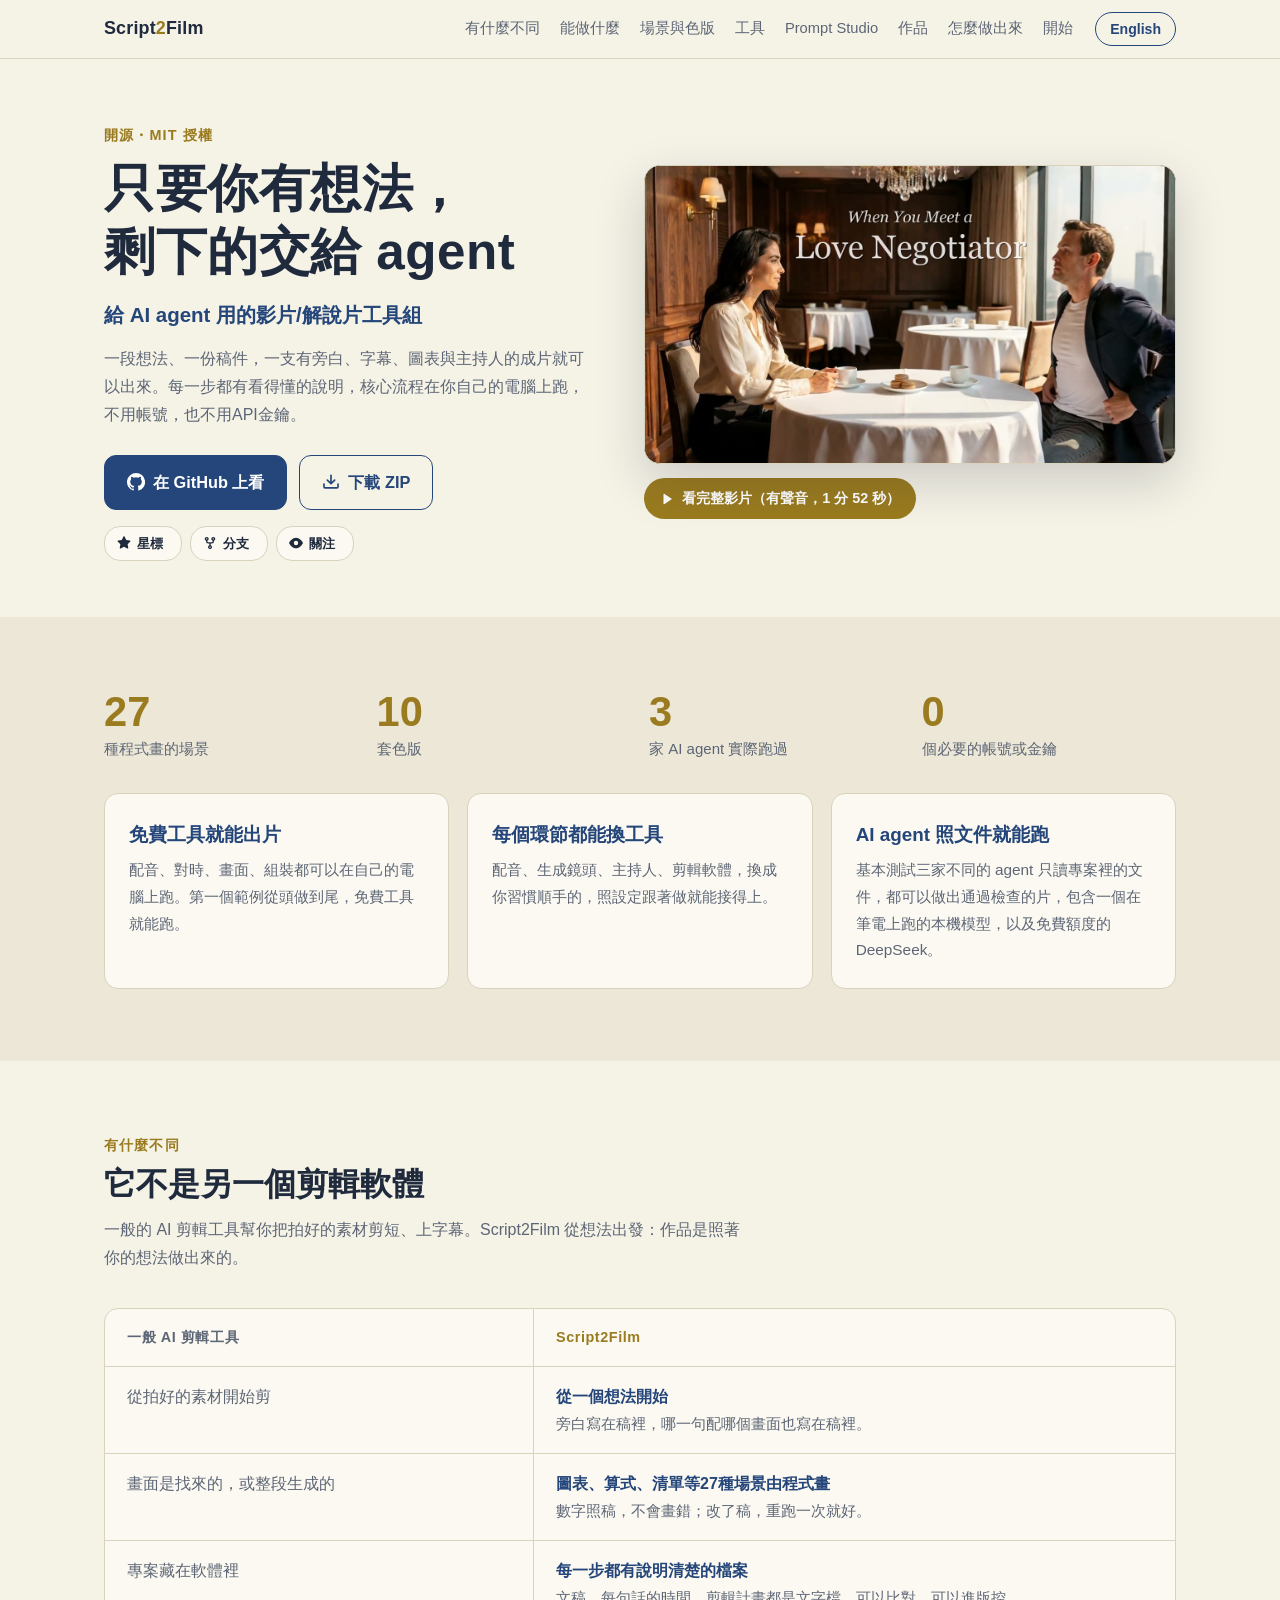
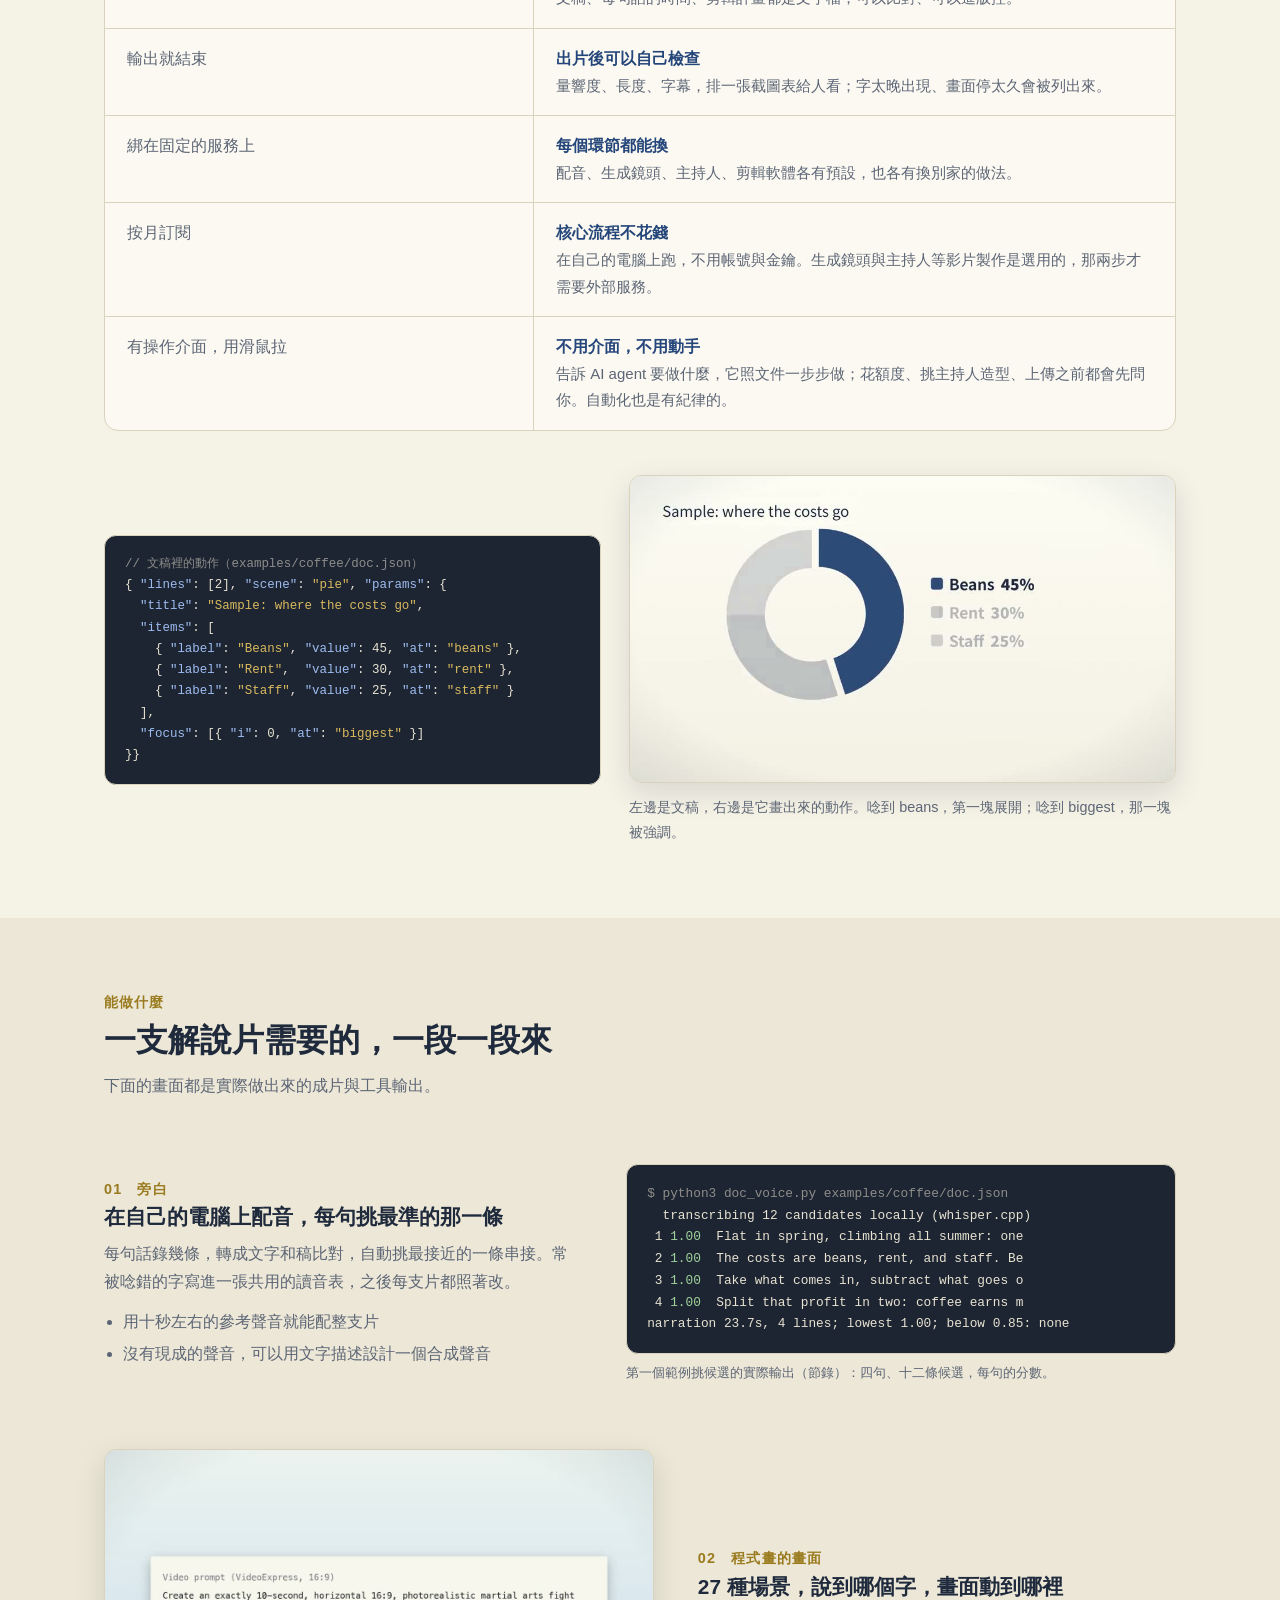
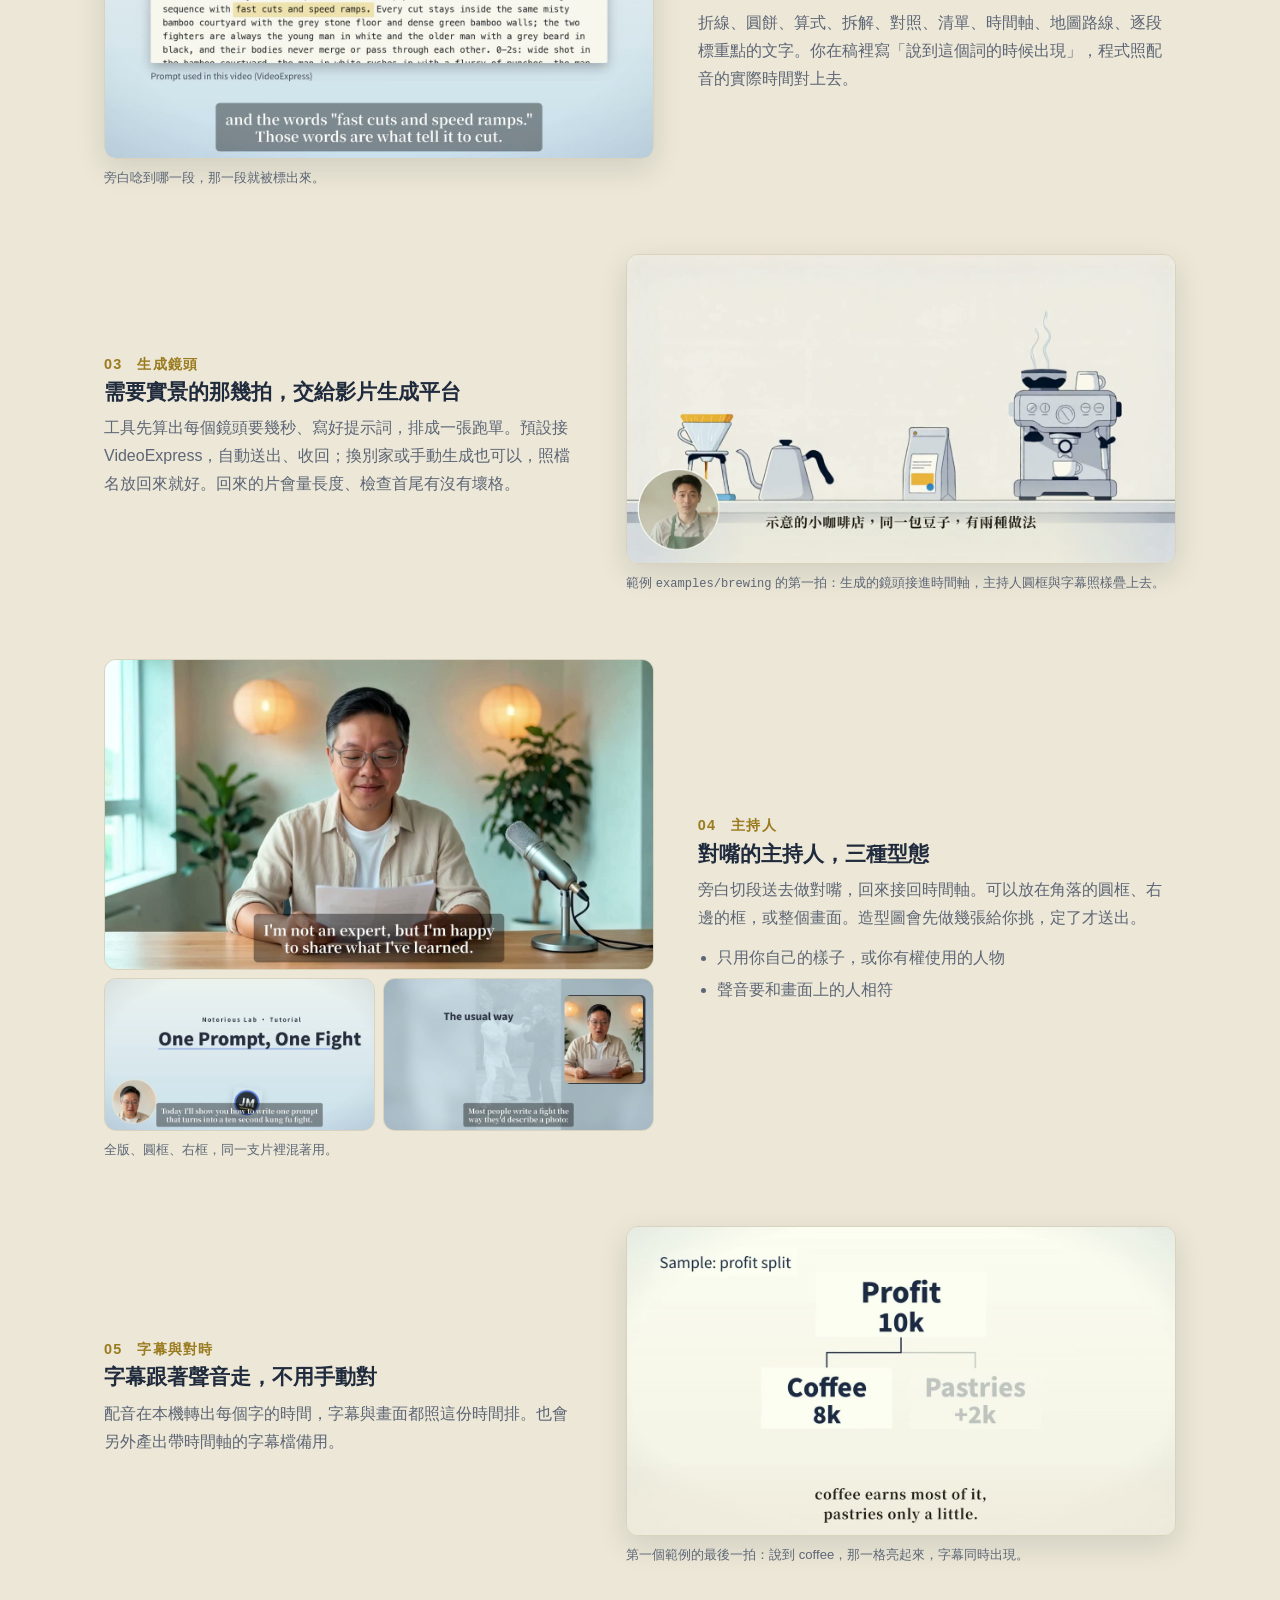
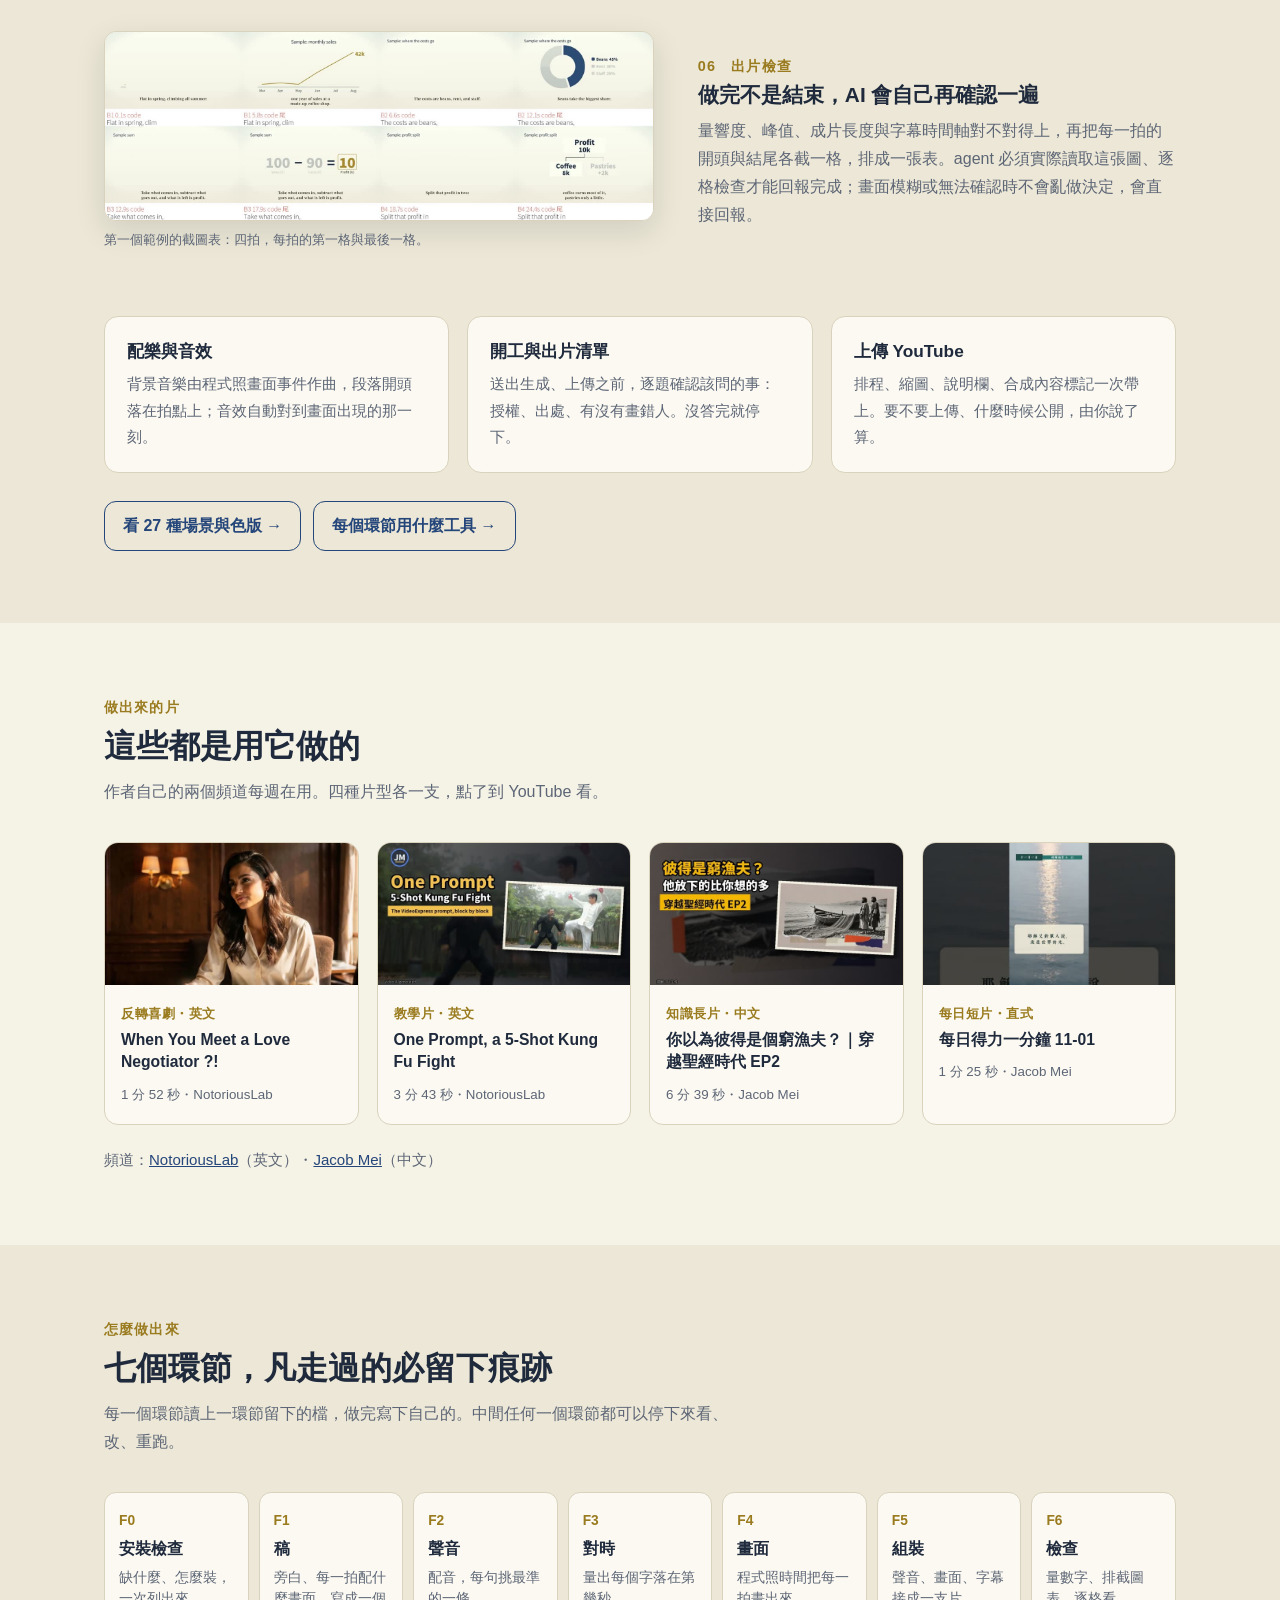
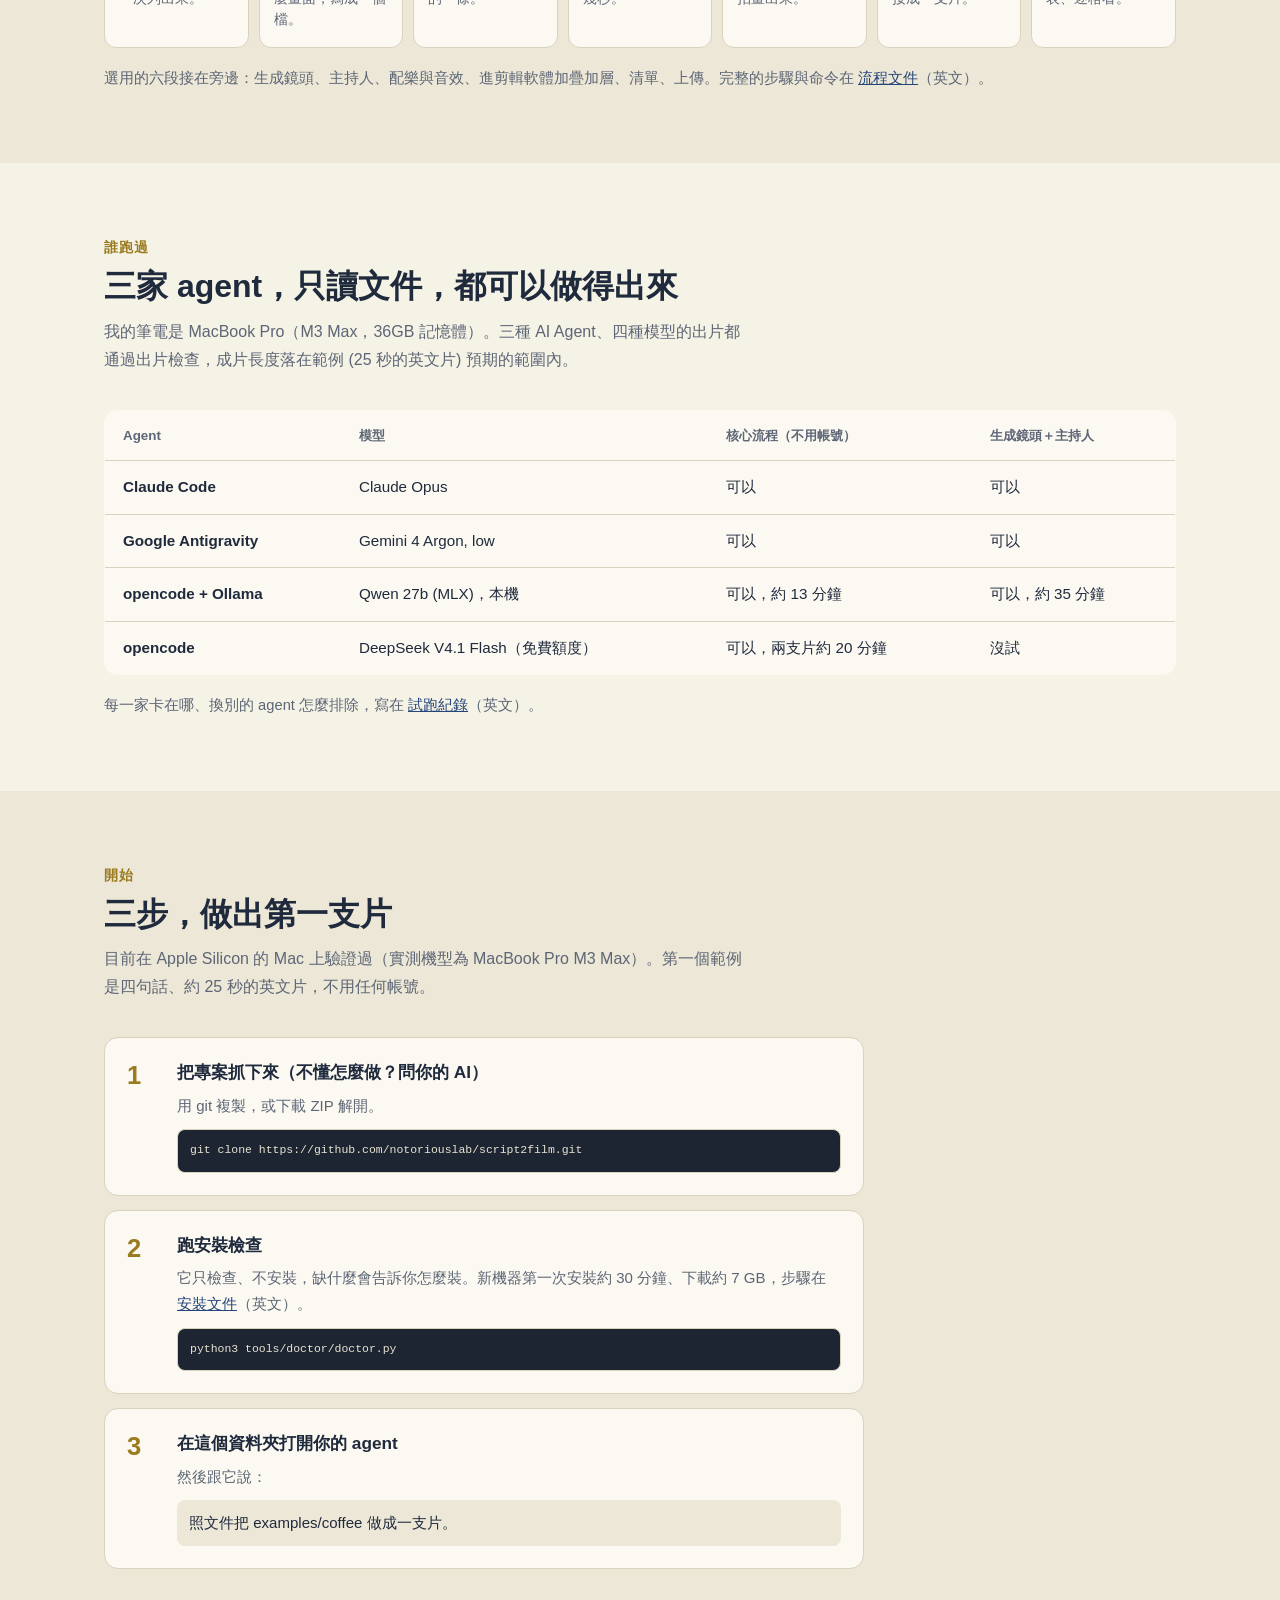
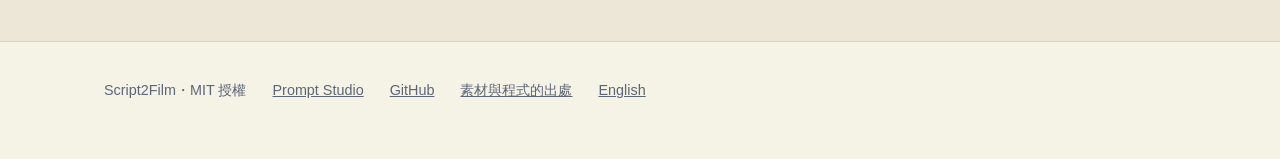
==== commit 20627c48: "本機轉錄改用 whisper.cpp（同一個 turbo 模型），移除 mlx-whisper" ====
--- a/docs/index.html
+++ b/docs/index.html
@@ -18,10 +18,10 @@
   <meta property="og:url" content="https://notoriouslab.github.io/script2film/">
   <meta property="og:locale" content="zh_TW">
   <meta property="og:locale:alternate" content="en_US">
-  <meta property="og:image" content="https://notoriouslab.github.io/script2film/site/og.jpg">
+  <meta property="og:image" content="https://notoriouslab.github.io/script2film/site/og-zh.jpg">
   <meta property="og:image:width" content="1200">
   <meta property="og:image:height" content="630">
-  <meta property="og:image:alt" content="Script2Film 字樣，底圖是用這套工具做的一支短劇的畫面">
+  <meta property="og:image:alt" content="Script2Film 字樣與「給 AI agent 用的影片與解說片工具組」，旁邊是兩格每日得力一分鐘的成片畫面">
   <meta name="twitter:card" content="summary_large_image">
   <!-- /share preview -->
   <link rel="stylesheet" href="site/site.css">
@@ -216,7 +216,7 @@
         </div>
         <figure>
           <div class="term"><span class="dim">$ python3 doc_voice.py examples/coffee/doc.json</span>
-  transcribing 12 candidates locally (mlx-whisper)
+  transcribing 12 candidates locally (whisper.cpp)
  1 <span class="ok">1.00</span>  Flat in spring, climbing all summer: one
  2 <span class="ok">1.00</span>  The costs are beans, rent, and staff. Be
  3 <span class="ok">1.00</span>  Take what comes in, subtract what goes o
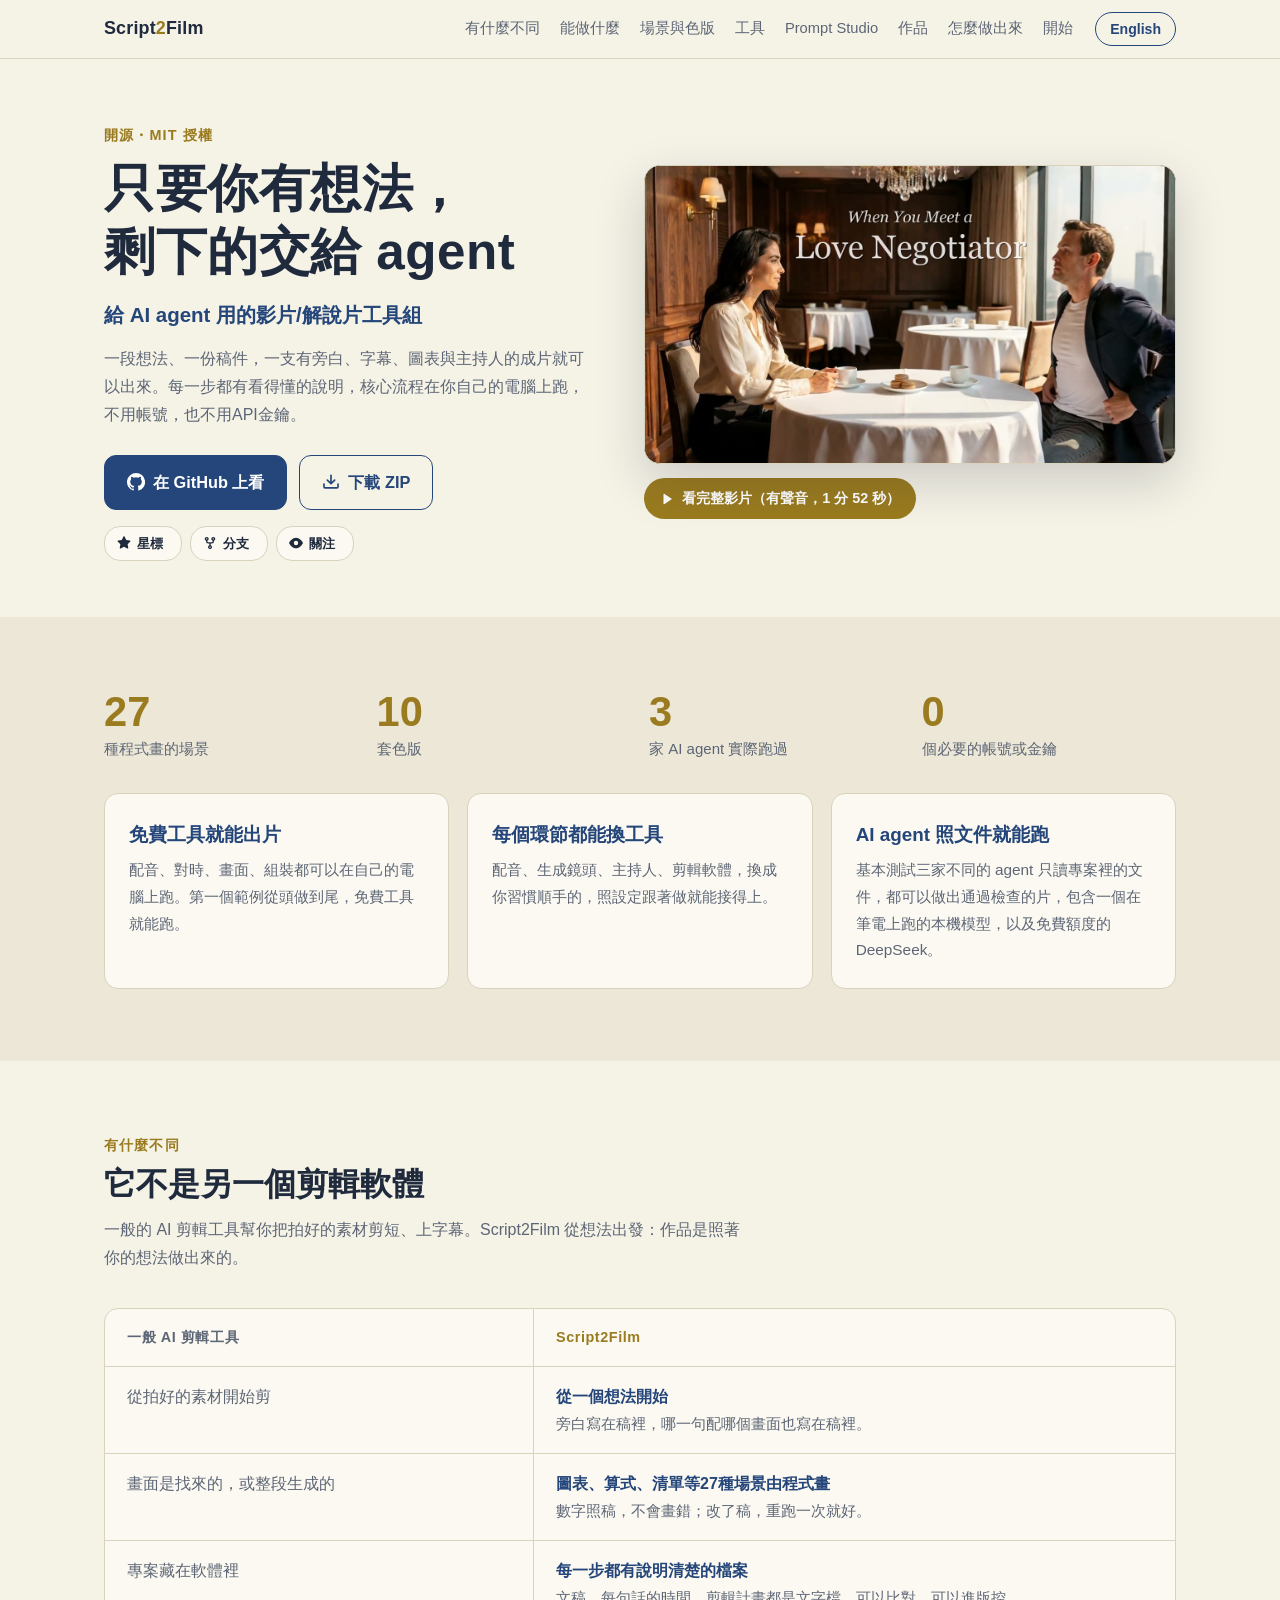
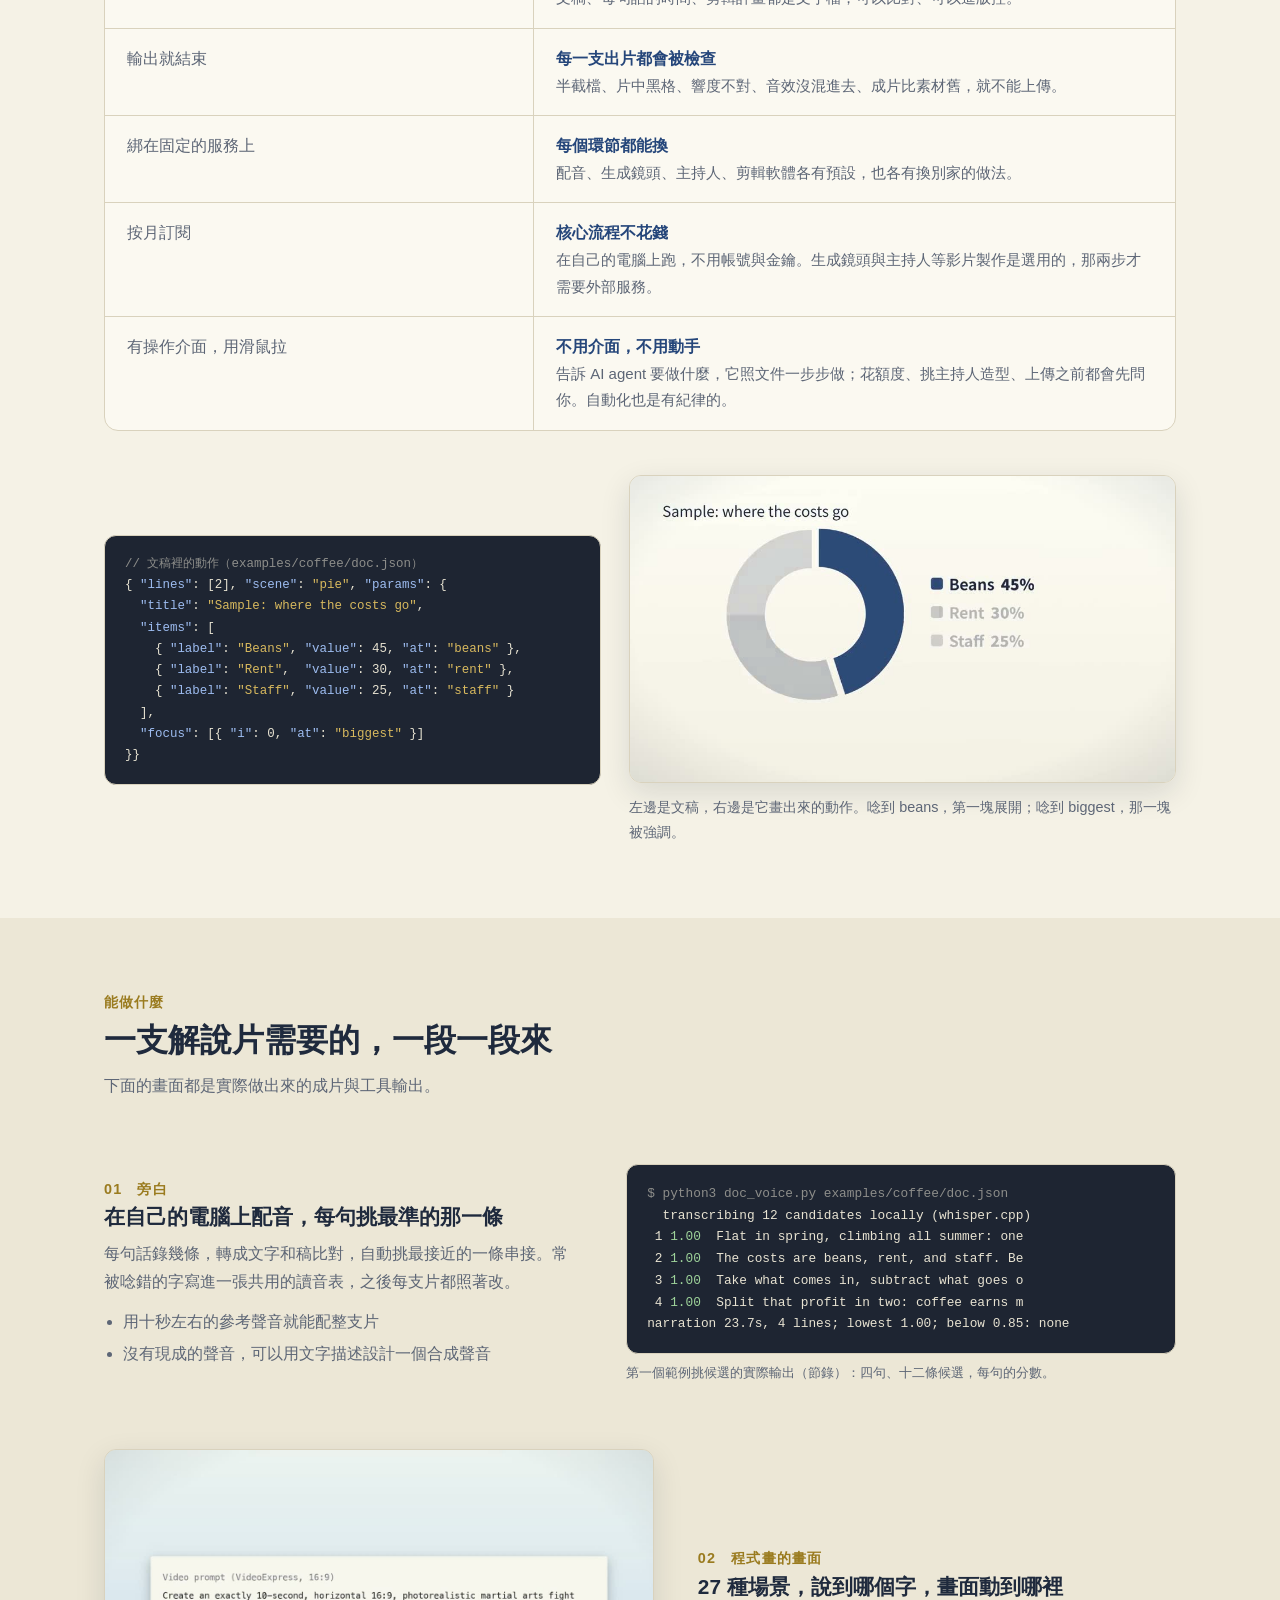
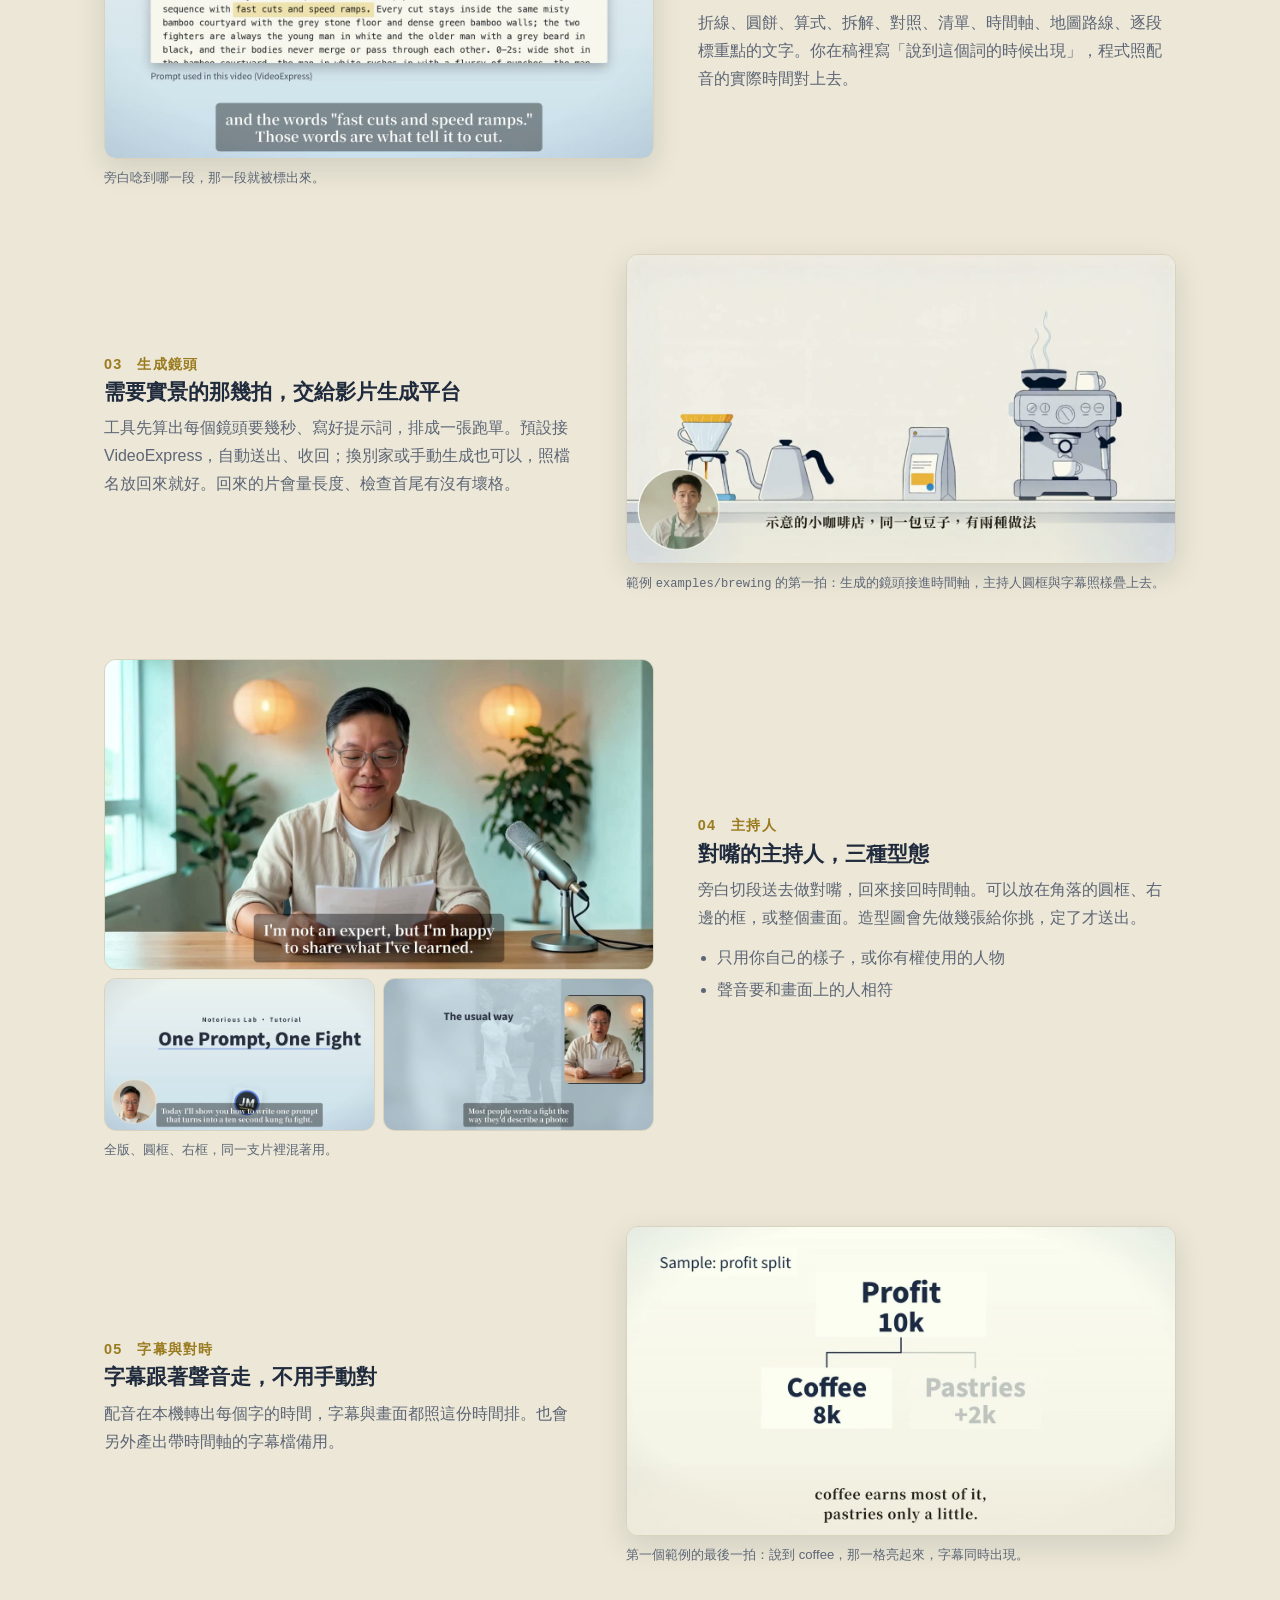
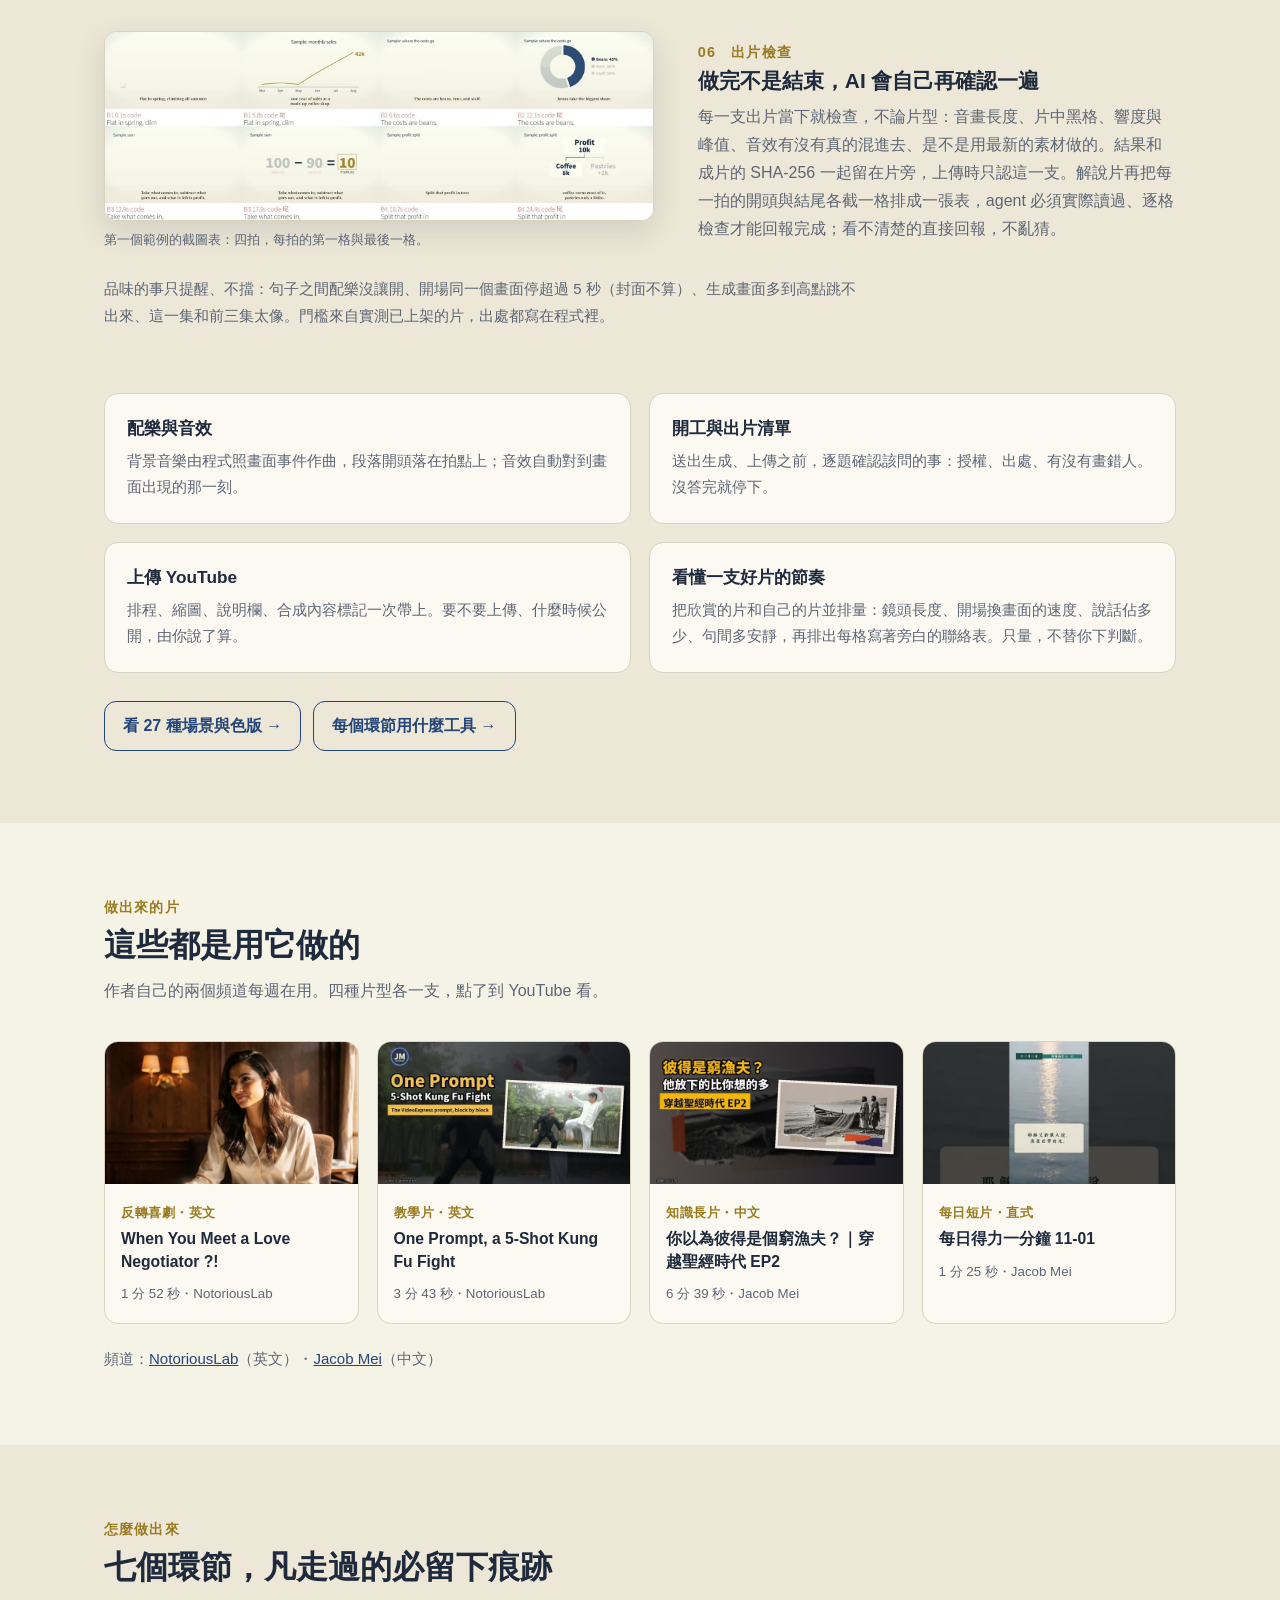
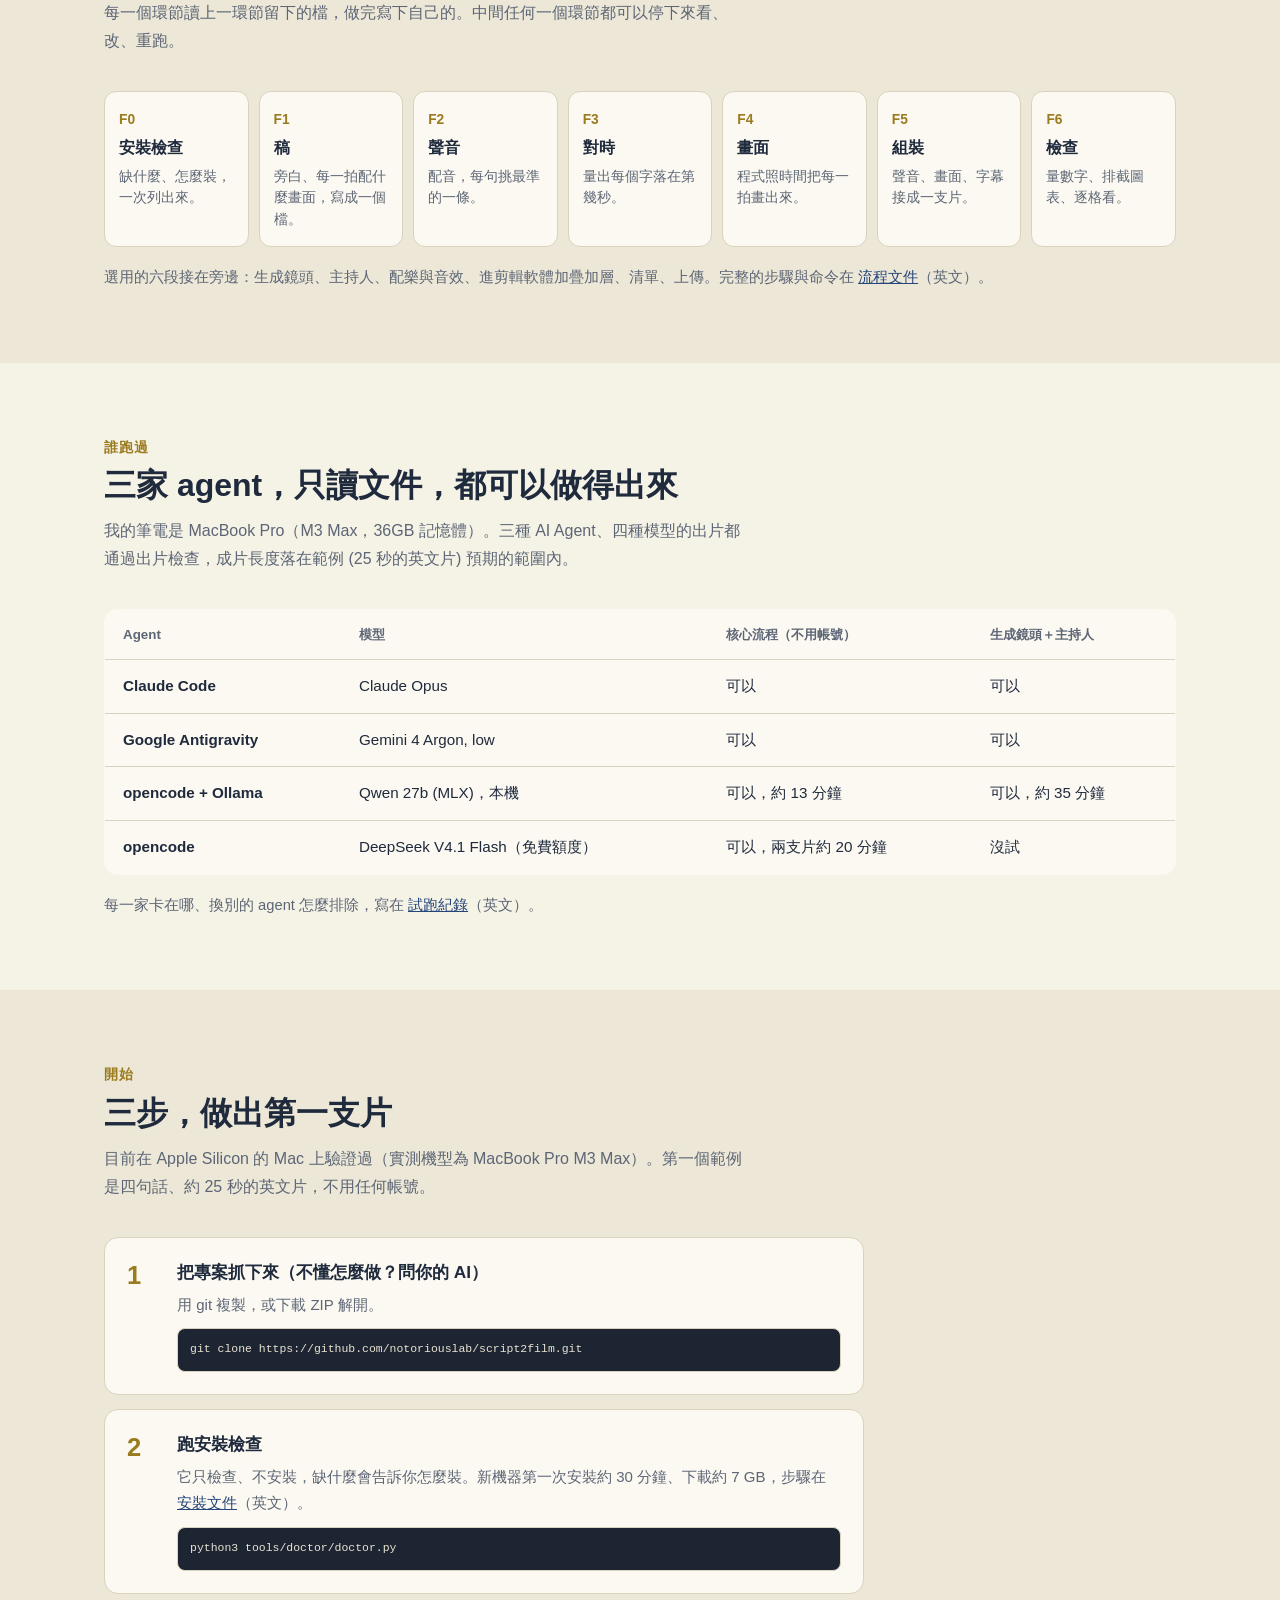
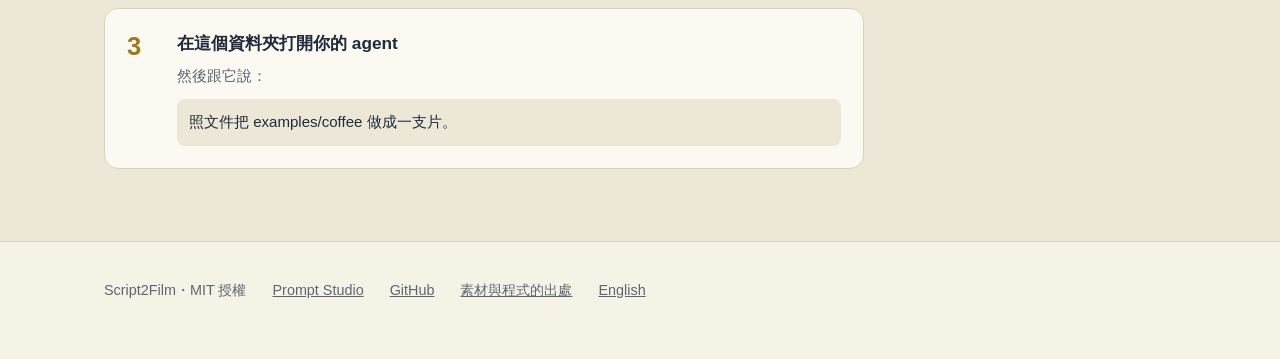
==== commit 321891a1: "文件改寫：每支出片都檢查、品味只提醒、對照喜歡的片；拆片工具改用標準設定載入" ====
--- a/docs/index.html
+++ b/docs/index.html
@@ -160,7 +160,7 @@
         </div>
         <div class="cmp-row">
           <div class="them" data-label="一般工具：">輸出就結束</div>
-          <div class="us"><b>出片後可以自己檢查</b><span>量響度、長度、字幕，排一張截圖表給人看；字太晚出現、畫面停太久會被列出來。</span></div>
+          <div class="us"><b>每一支出片都會被檢查</b><span>半截檔、片中黑格、響度不對、音效沒混進去、成片比素材舊，就不能上傳。</span></div>
         </div>
         <div class="cmp-row">
           <div class="them" data-label="一般工具：">綁在固定的服務上</div>
@@ -291,7 +291,7 @@
         <div class="feat-text">
           <div class="feat-num">06　出片檢查</div>
           <h3>做完不是結束，AI 會自己再確認一遍</h3>
-          <p>量響度、峰值、成片長度與字幕時間軸對不對得上，再把每一拍的開頭與結尾各截一格，排成一張表。agent 必須實際讀取這張圖、逐格檢查才能回報完成；畫面模糊或無法確認時不會亂做決定，會直接回報。</p>
+          <p>每一支出片當下就檢查，不論片型：音畫長度、片中黑格、響度與峰值、音效有沒有真的混進去、是不是用最新的素材做的。結果和成片的 SHA-256 一起留在片旁，上傳時只認這一支。解說片再把每一拍的開頭與結尾各截一格排成一張表，agent 必須實際讀過、逐格檢查才能回報完成；看不清楚的直接回報，不亂猜。</p>
         </div>
         <figure>
           <div class="frame"><img src="site/check-sheet.jpg" alt="四拍各兩格的截圖表" loading="lazy" width="1600" height="555">
@@ -299,6 +299,7 @@
           <figcaption>第一個範例的截圖表：四拍，每拍的第一格與最後一格。</figcaption>
         </figure>
       </div>
+      <p class="feat-note">品味的事只提醒、不擋：句子之間配樂沒讓開、開場同一個畫面停超過 5 秒（封面不算）、生成畫面多到高點跳不出來、這一集和前三集太像。門檻來自實測已上架的片，出處都寫在程式裡。</p>
 
       <div class="cards">
         <div class="card">
@@ -312,6 +313,10 @@
         <div class="card">
           <h3>上傳 YouTube</h3>
           <p>排程、縮圖、說明欄、合成內容標記一次帶上。要不要上傳、什麼時候公開，由你說了算。</p>
+        </div>
+        <div class="card">
+          <h3>看懂一支好片的節奏</h3>
+          <p>把欣賞的片和自己的片並排量：鏡頭長度、開場換畫面的速度、說話佔多少、句間多安靜，再排出每格寫著旁白的聯絡表。只量，不替你下判斷。</p>
         </div>
       </div>
       <div class="more">
--- a/docs/site/site.css
+++ b/docs/site/site.css
@@ -117,7 +117,8 @@
   overflow-x: auto; white-space: pre; border: 1px solid var(--line); }
 .term .dim { opacity: .55; }
 .term .ok { color: #9ed39a; }
-.cards { display: grid; grid-template-columns: repeat(3, 1fr); gap: 18px; margin-top: 64px; }
+.feat-note { color: var(--muted); font-size: .94em; max-width: 760px; margin-top: 24px; }
+.cards { display: grid; grid-template-columns: repeat(2, 1fr); gap: 18px; margin-top: 64px; }
 .card { background: var(--card); border: 1px solid var(--line); border-radius: 14px; padding: 22px; }
 .card h3 { font-size: 1.08em; }
 .card p { color: var(--muted); font-size: .94em; }
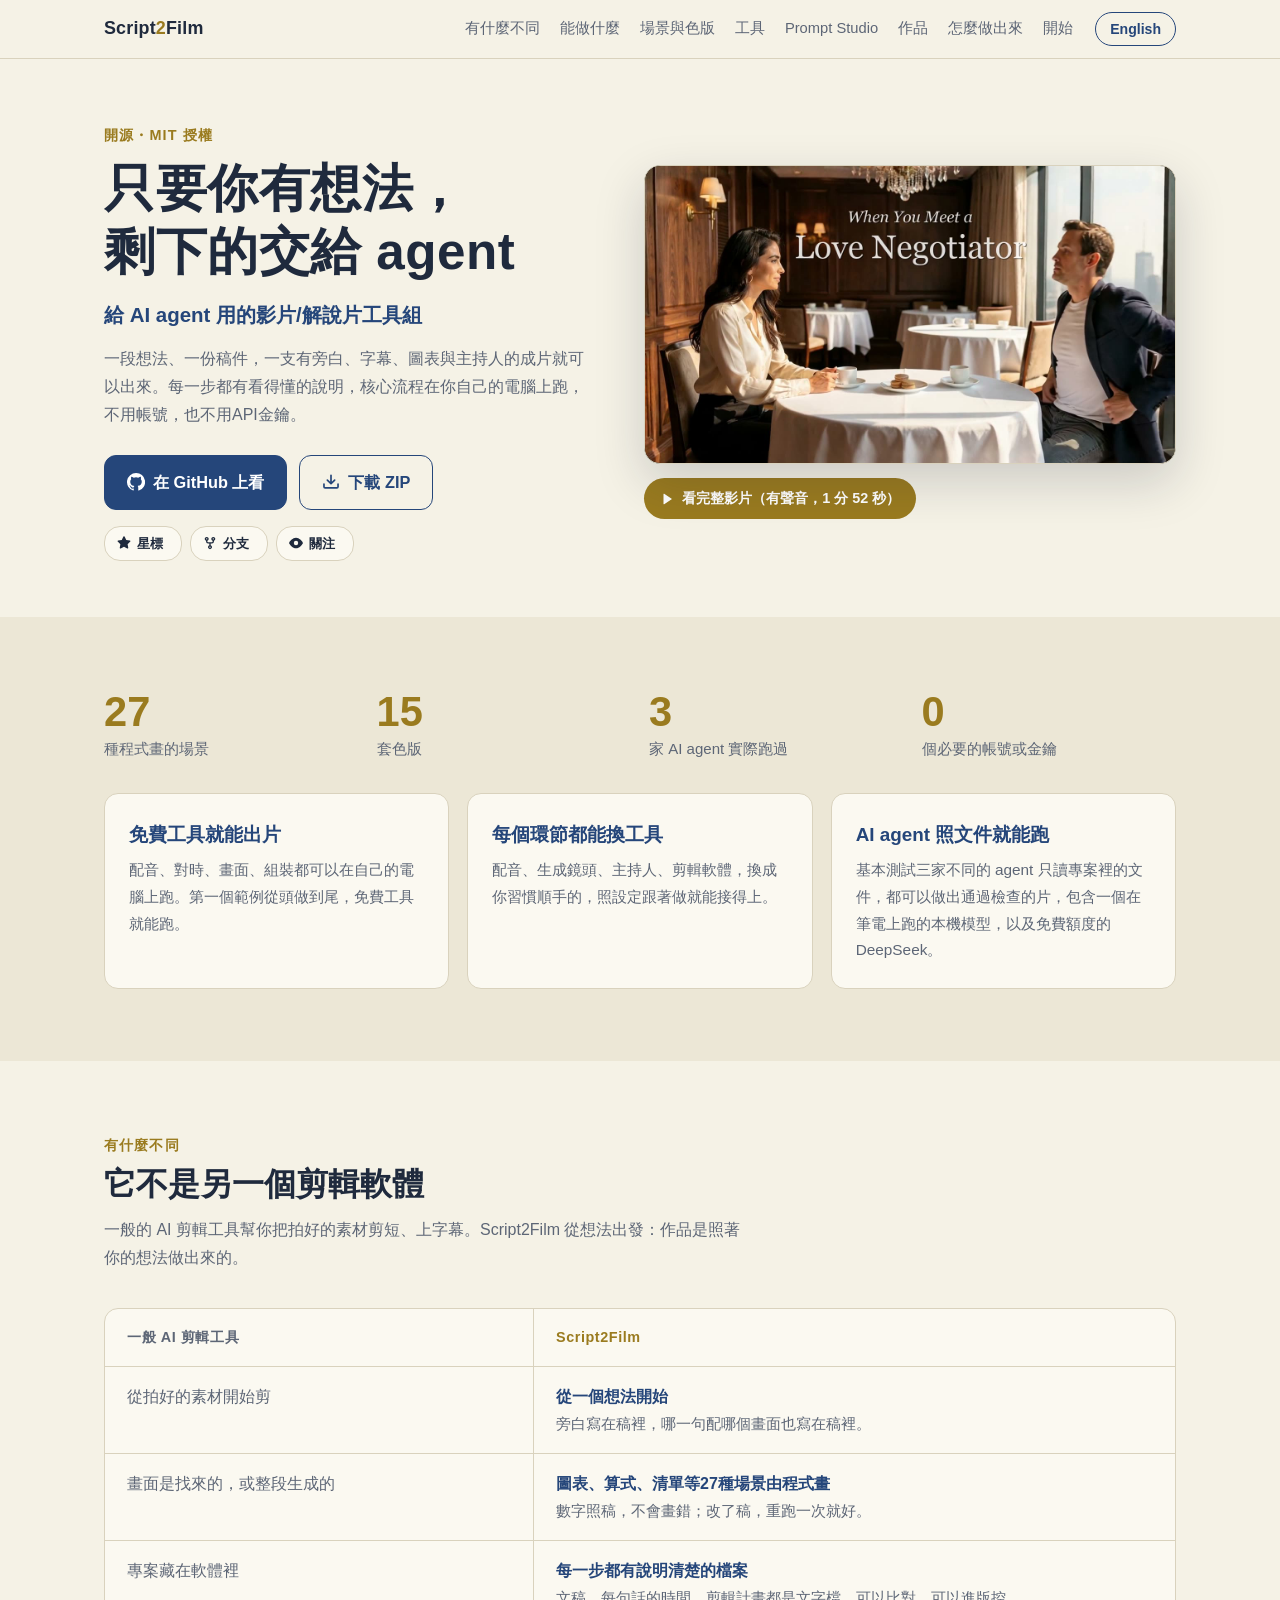
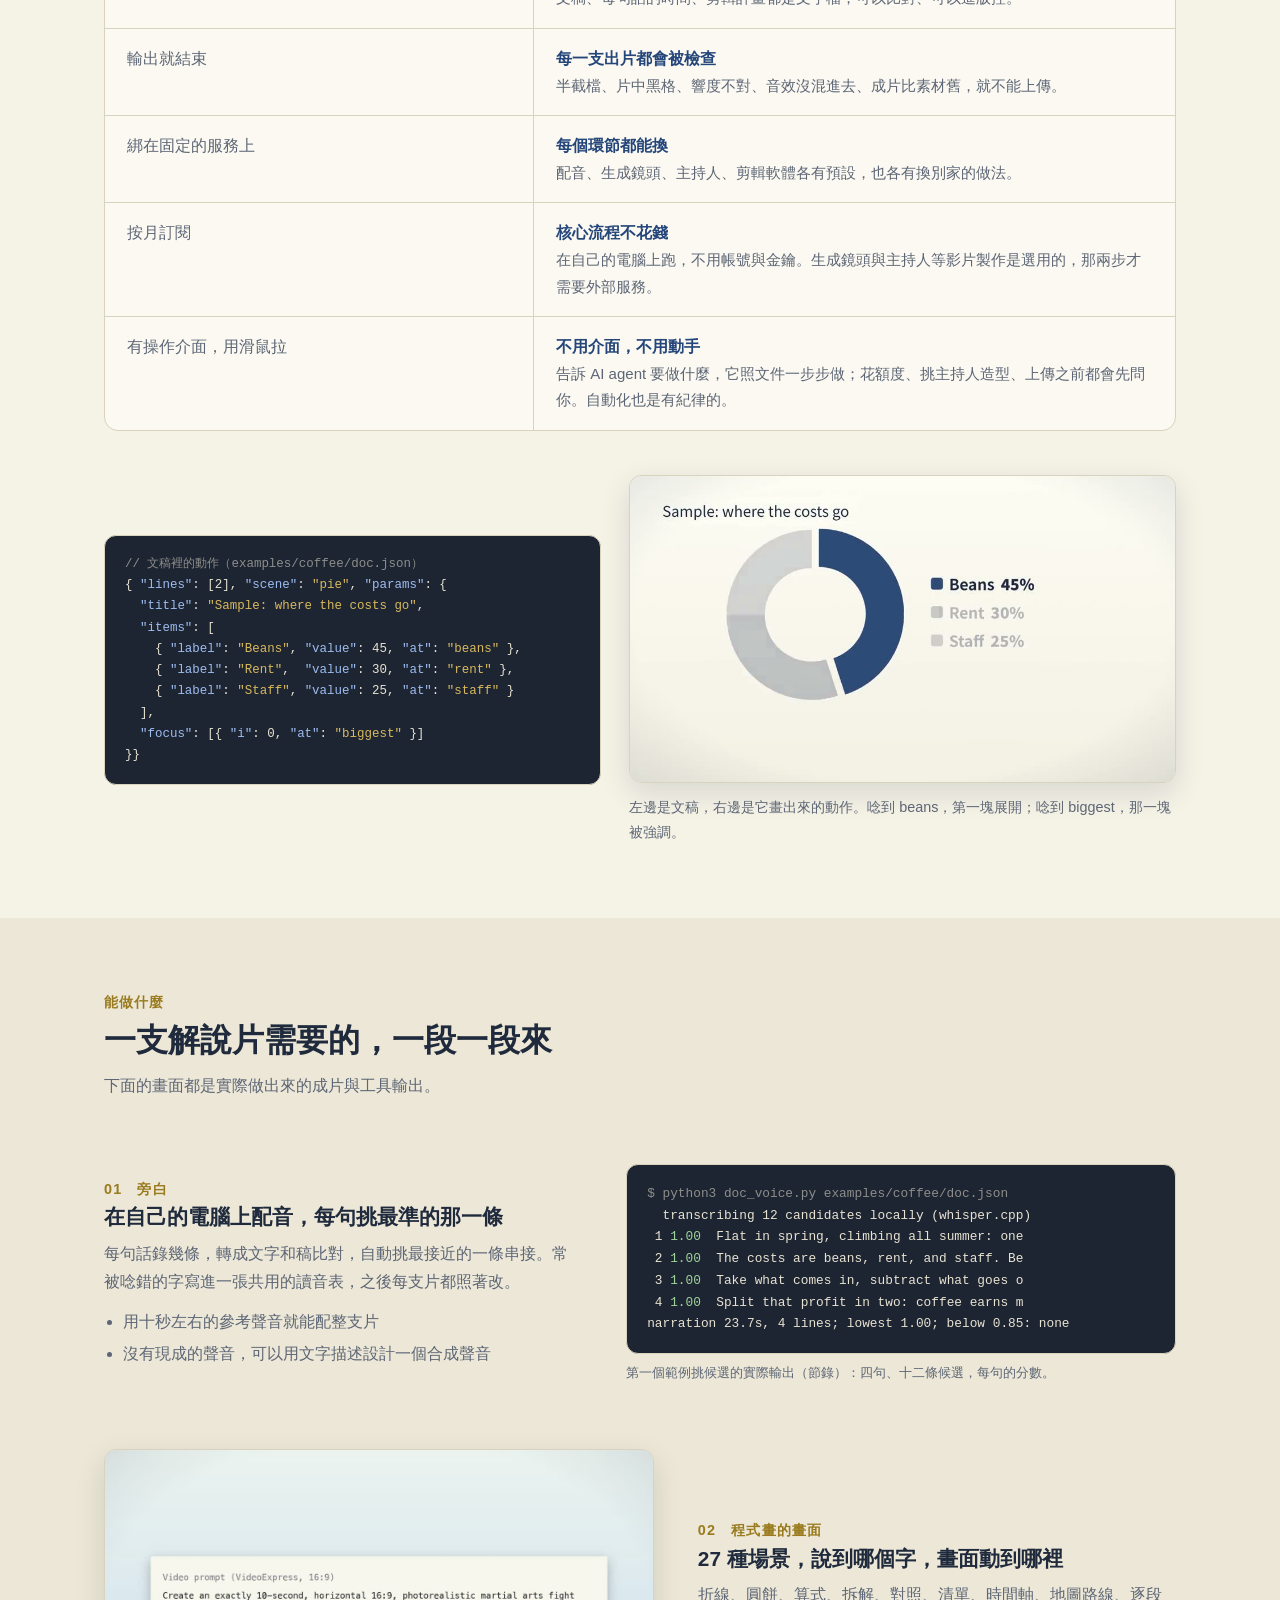
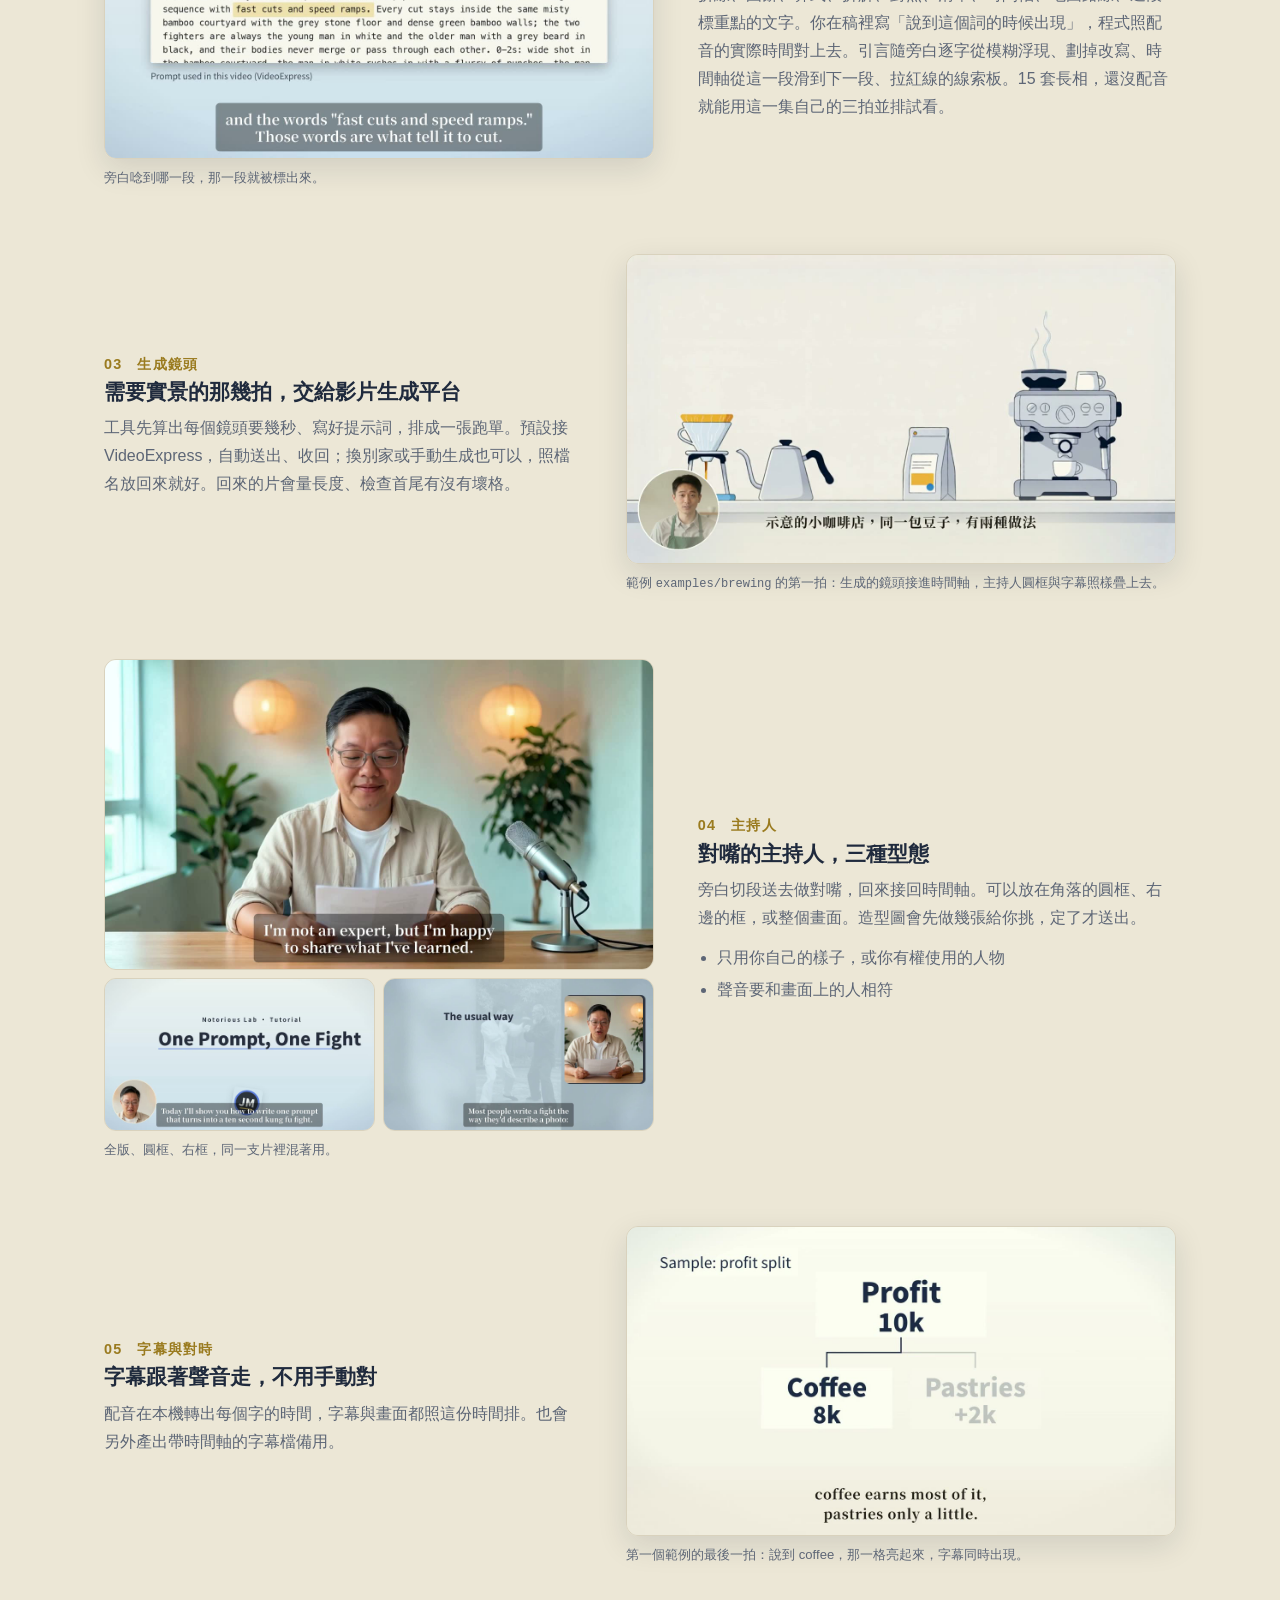
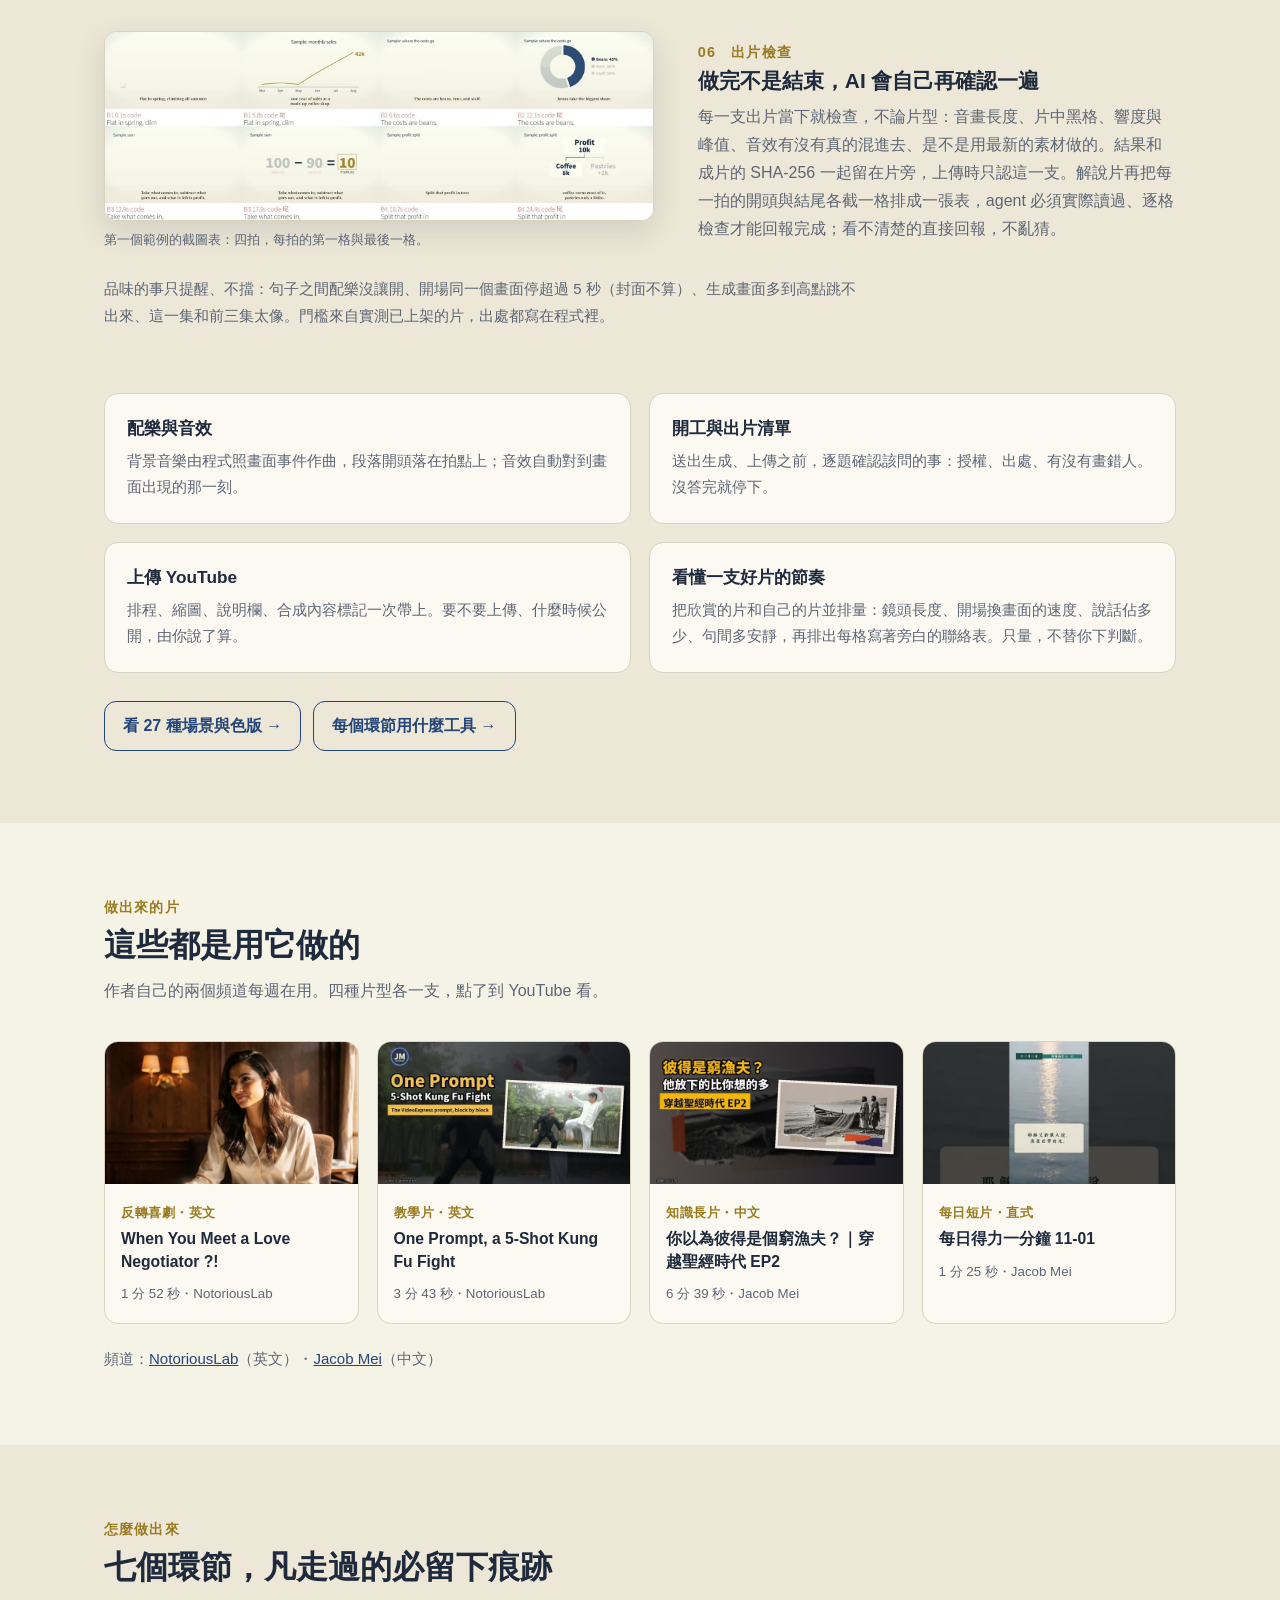
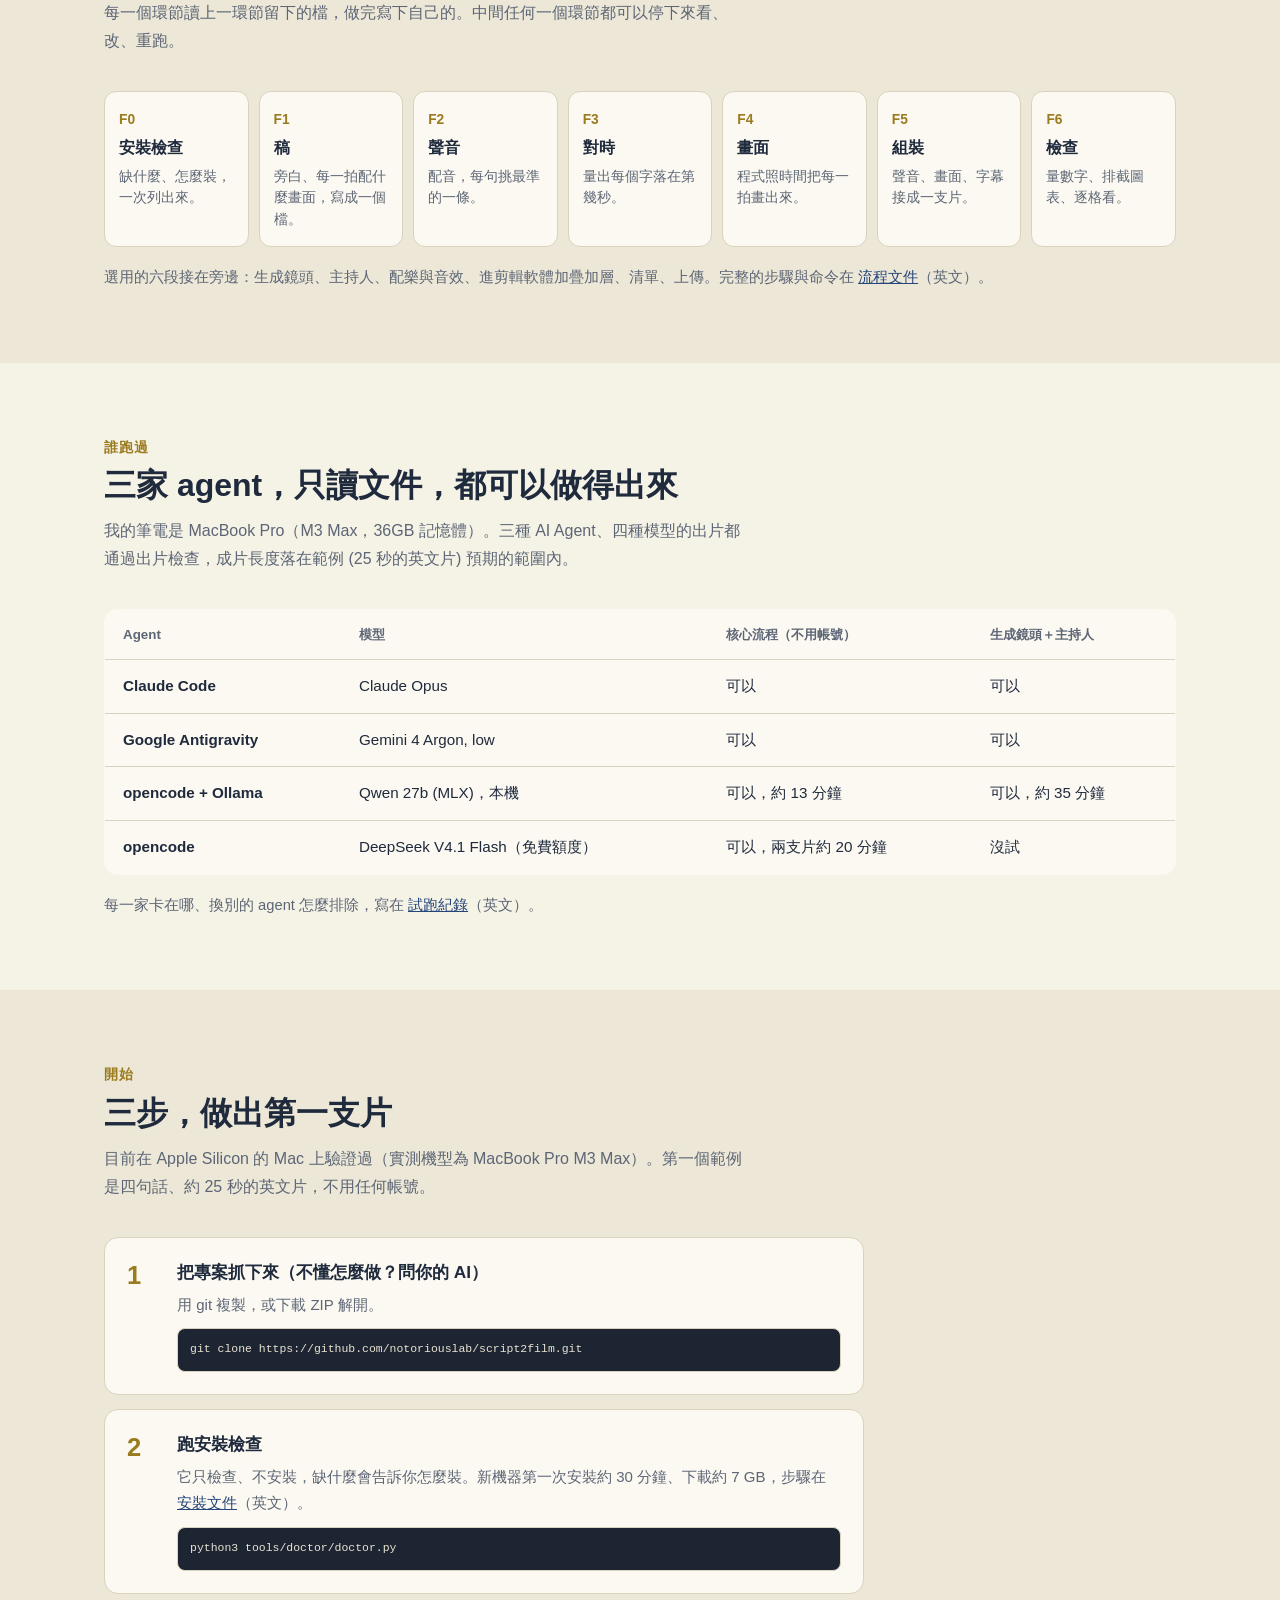
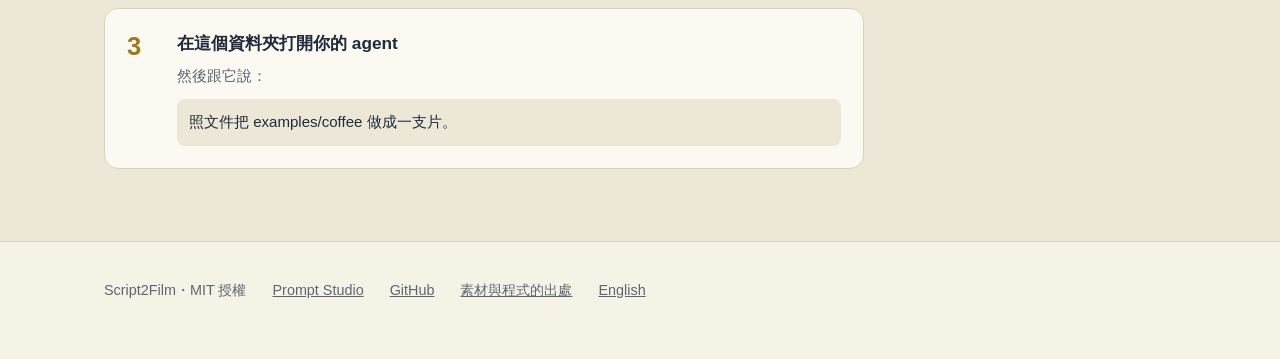
==== commit e7e10564: "1.1.2：README、網站、CHANGELOG 補新功能；standalone 檢查的 skip 行號跟著測試檔更新" ====
--- a/docs/index.html
+++ b/docs/index.html
@@ -118,7 +118,7 @@
     <div class="wrap">
       <div class="stats">
         <div class="stat"><b>27</b><span>種程式畫的場景</span></div>
-        <div class="stat"><b>10</b><span>套色版</span></div>
+        <div class="stat"><b>15</b><span>套色版</span></div>
         <div class="stat"><b>3</b><span>家 AI agent 實際跑過</span></div>
         <div class="stat"><b>0</b><span>個必要的帳號或金鑰</span></div>
       </div>
@@ -230,7 +230,7 @@
         <div class="feat-text">
           <div class="feat-num">02　程式畫的畫面</div>
           <h3>27 種場景，說到哪個字，畫面動到哪裡</h3>
-          <p>折線、圓餅、算式、拆解、對照、清單、時間軸、地圖路線、逐段標重點的文字。你在稿裡寫「說到這個詞的時候出現」，程式照配音的實際時間對上去。</p>
+          <p>折線、圓餅、算式、拆解、對照、清單、時間軸、地圖路線、逐段標重點的文字。你在稿裡寫「說到這個詞的時候出現」，程式照配音的實際時間對上去。引言隨旁白逐字從模糊浮現、劃掉改寫、時間軸從這一段滑到下一段、拉紅線的線索板。15 套長相，還沒配音就能用這一集自己的三拍並排試看。</p>
         </div>
         <figure>
           <div class="frame"><img src="site/scene-prompt.jpg" alt="一段提示詞，說到的那幾個字被標成黃色" loading="lazy" width="1280"
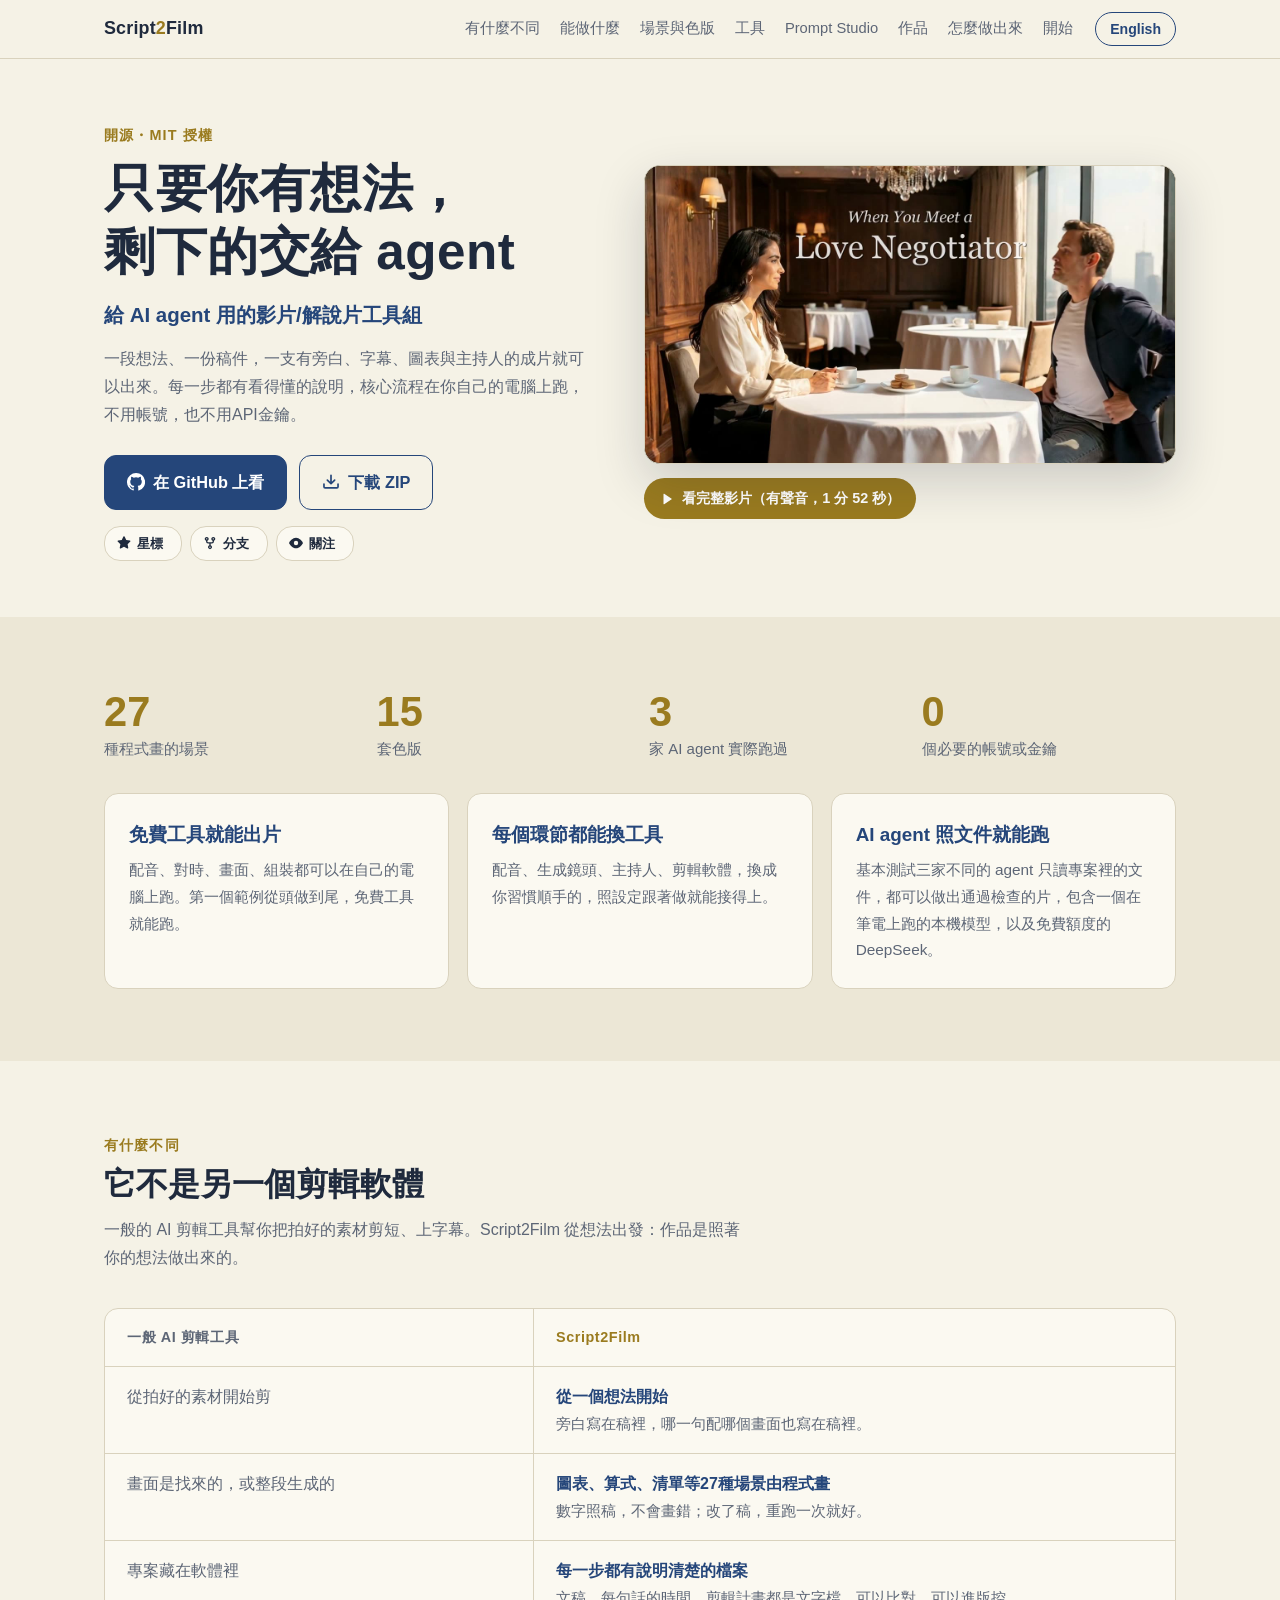
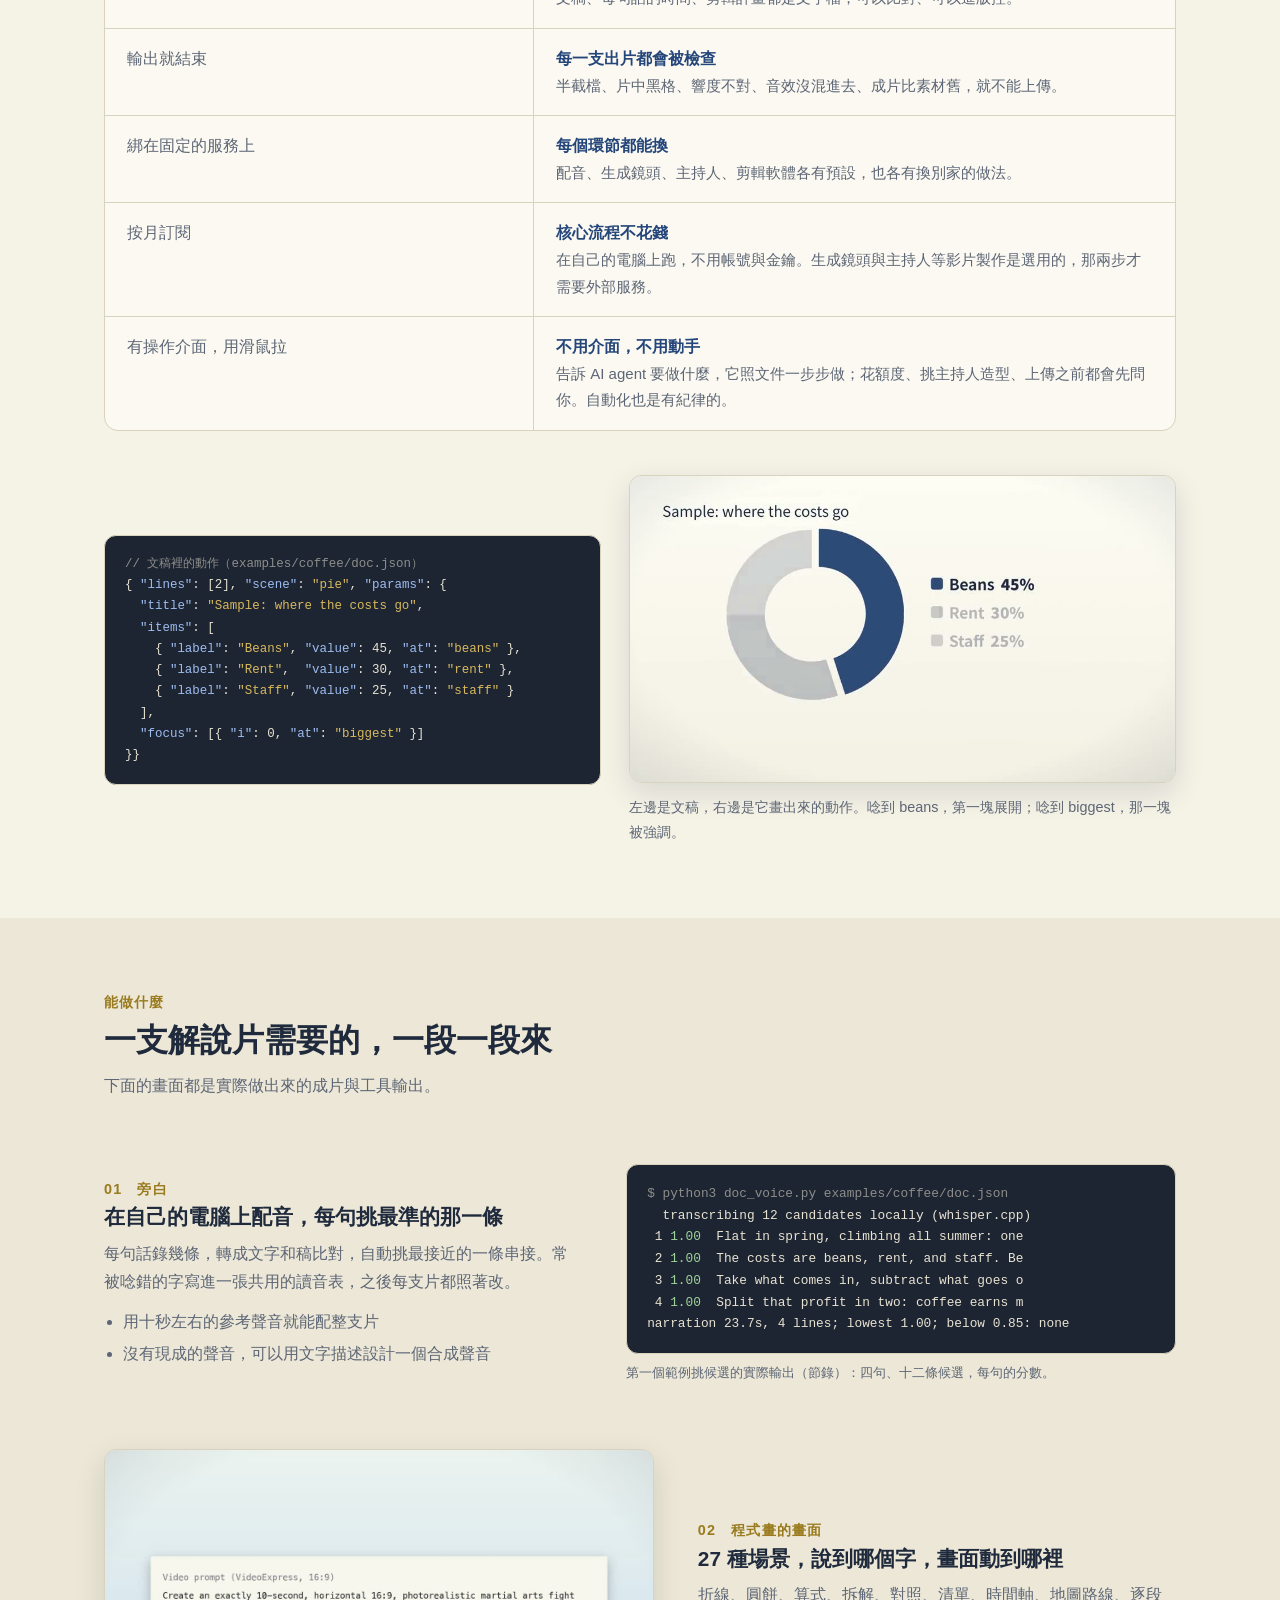
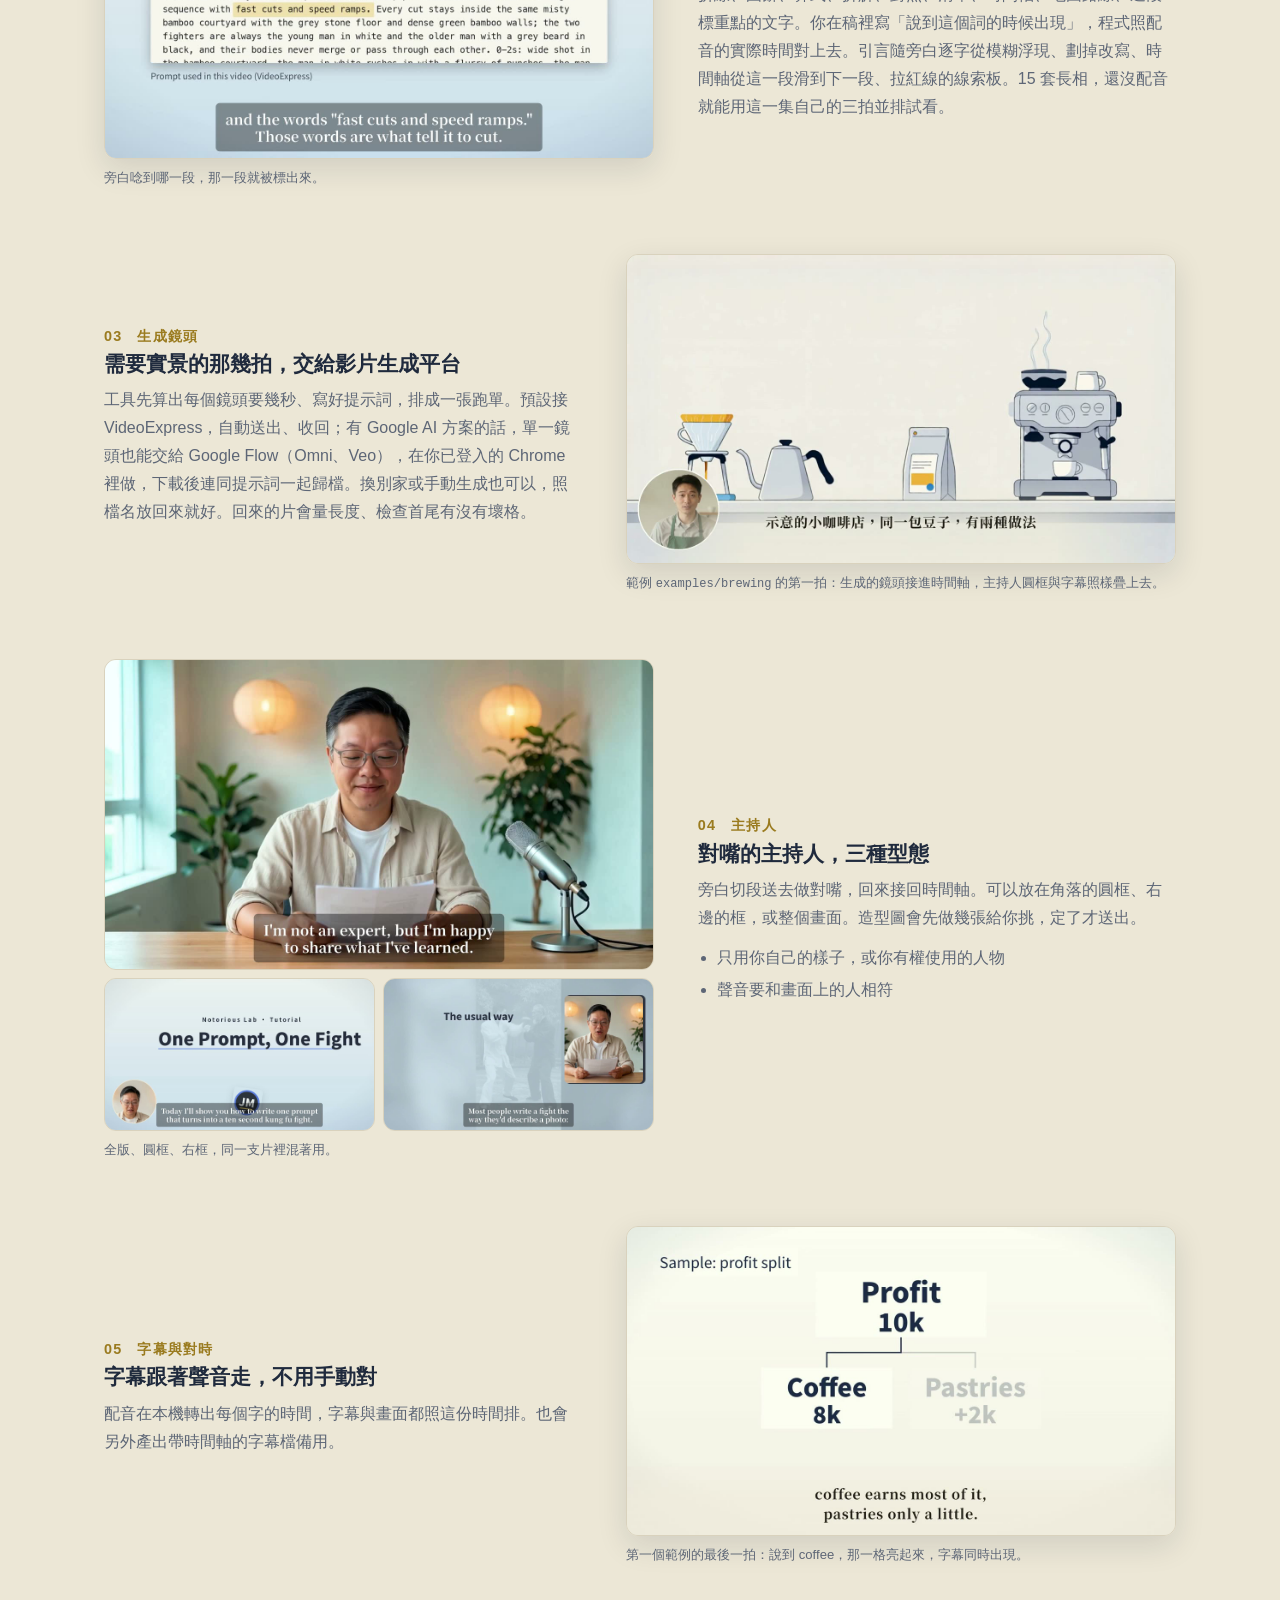
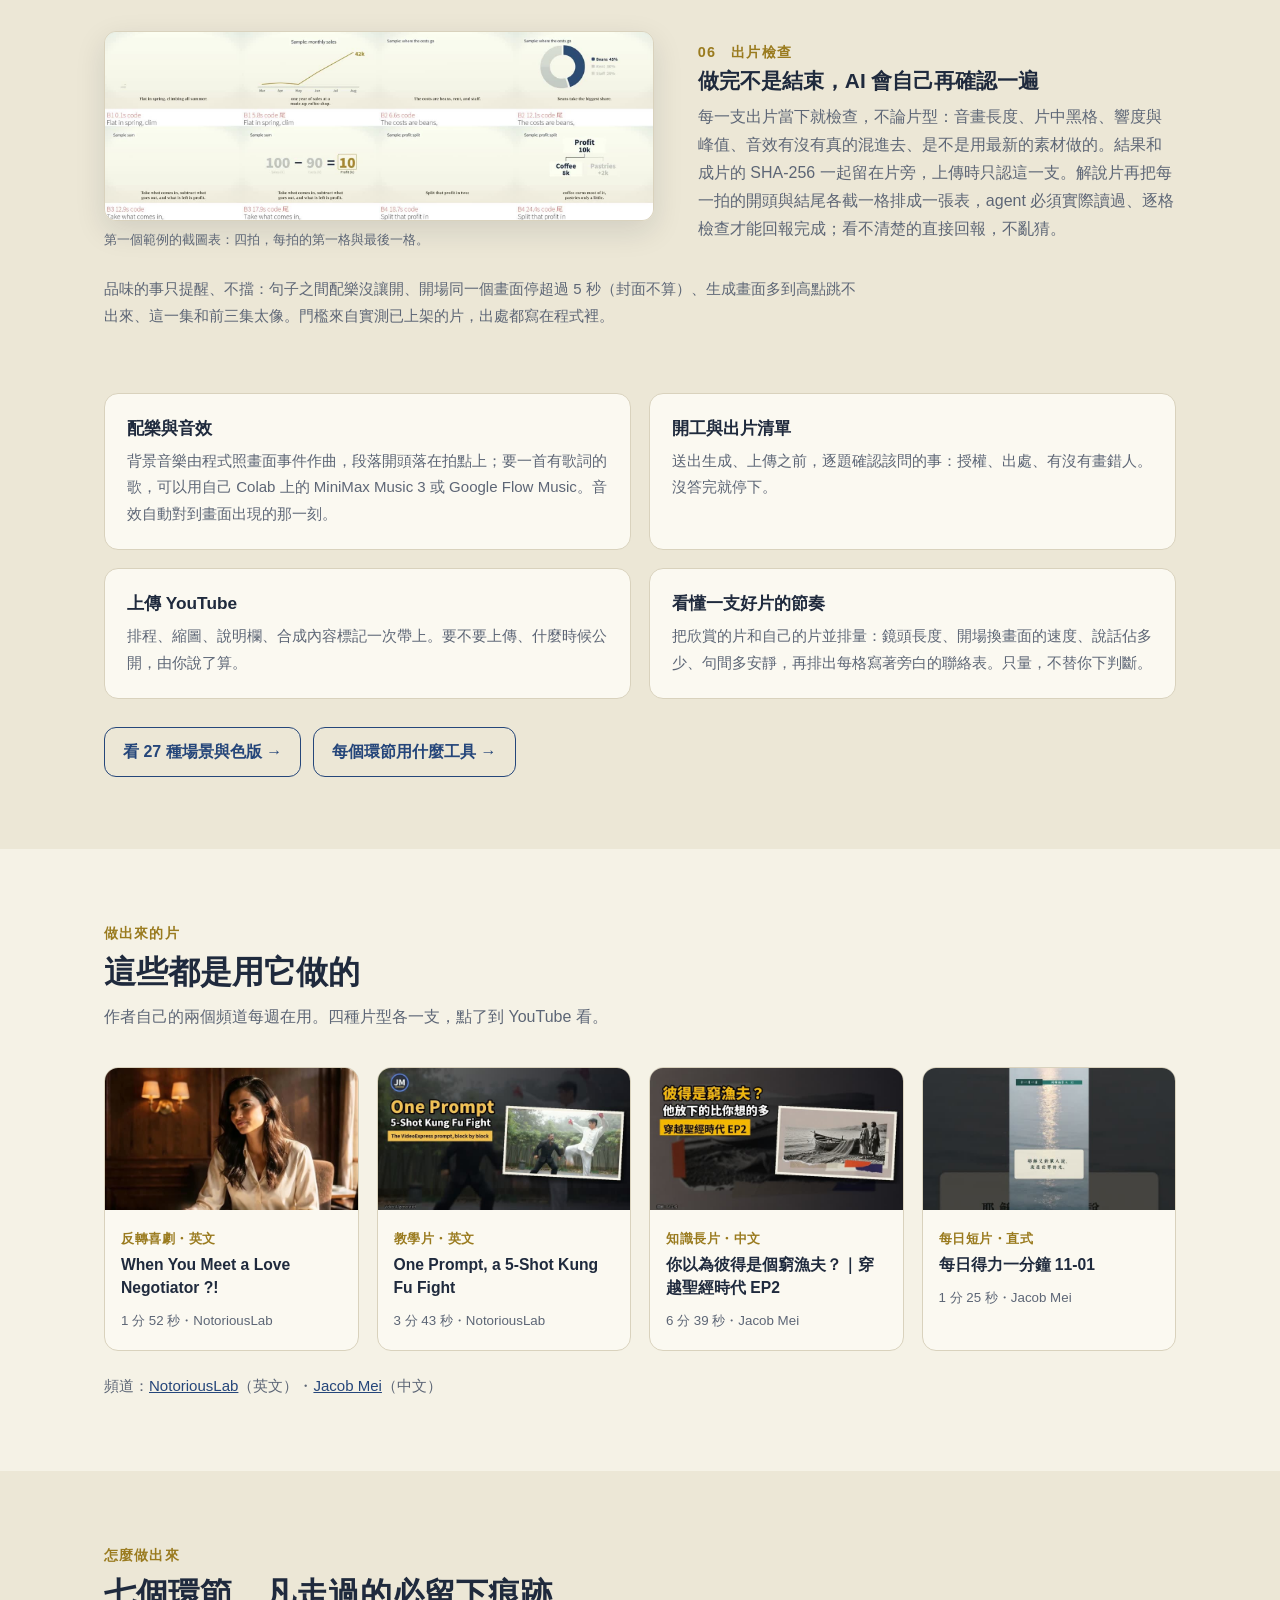
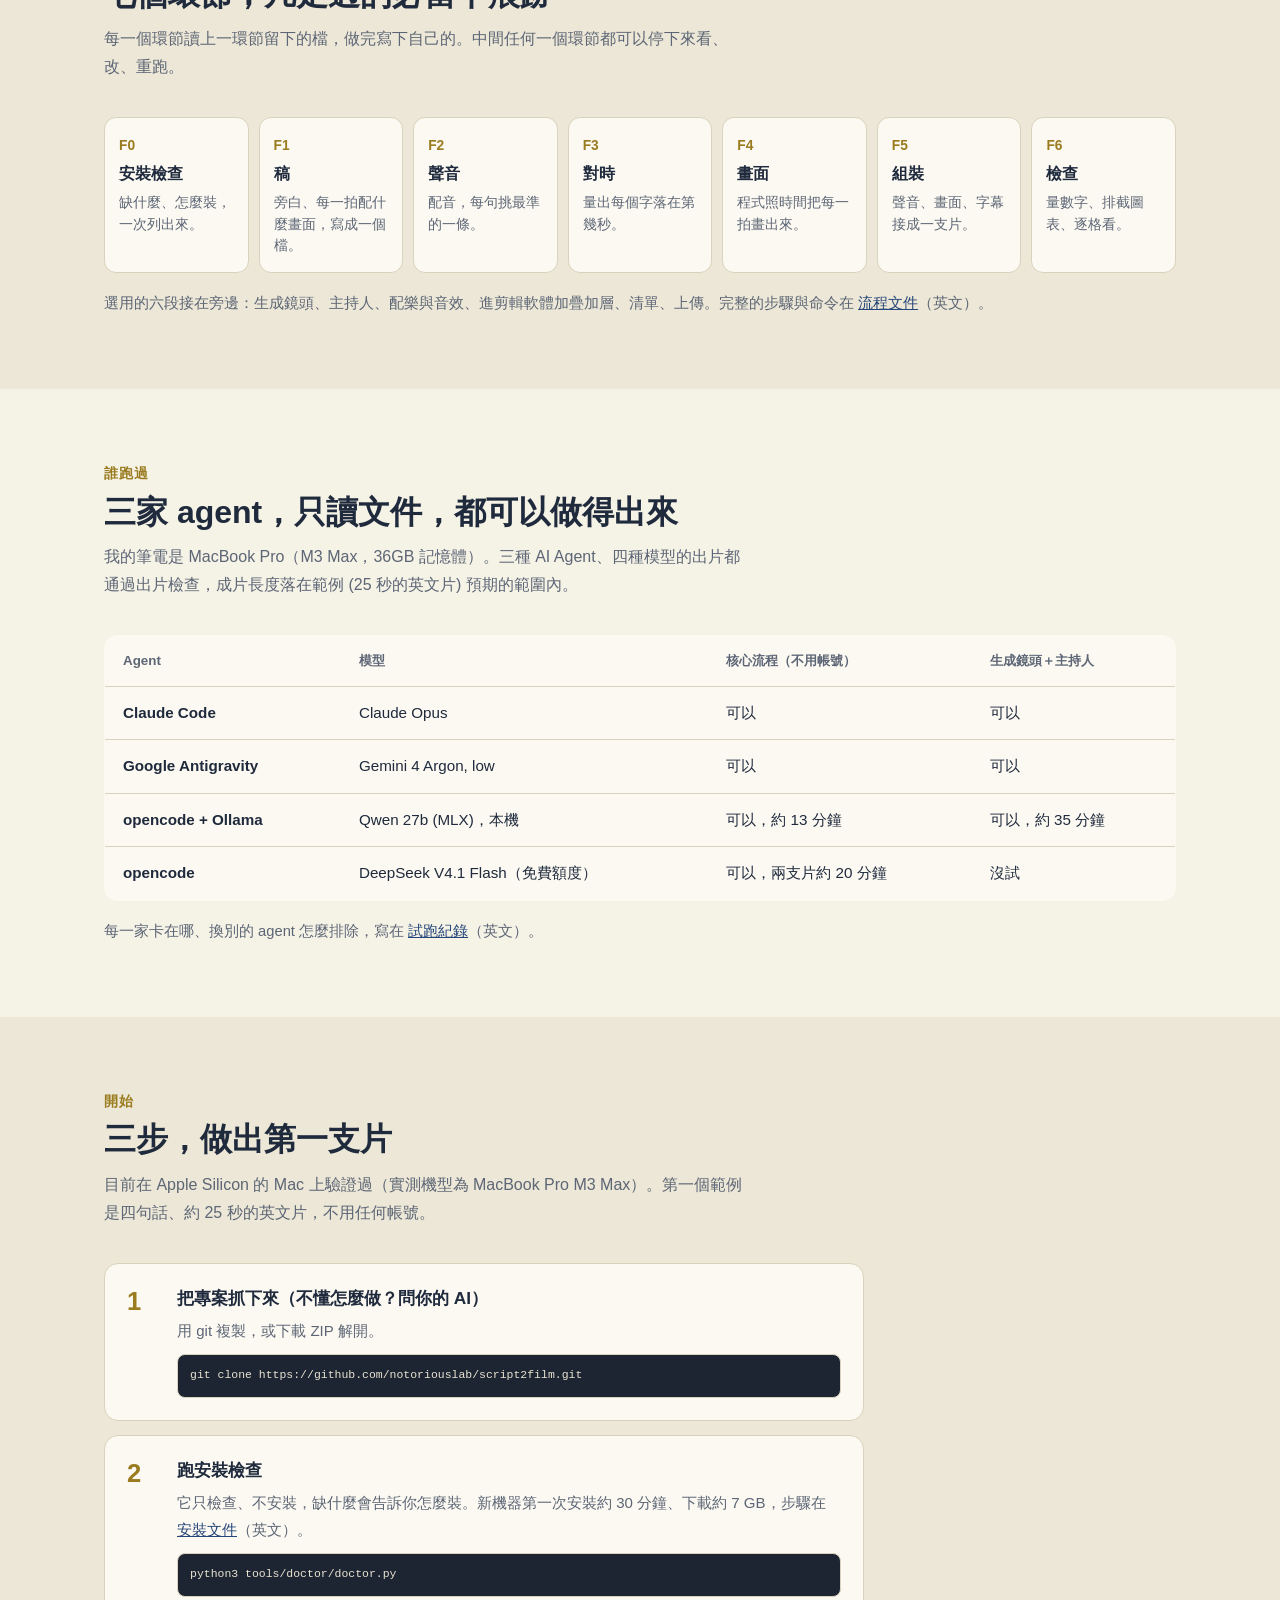
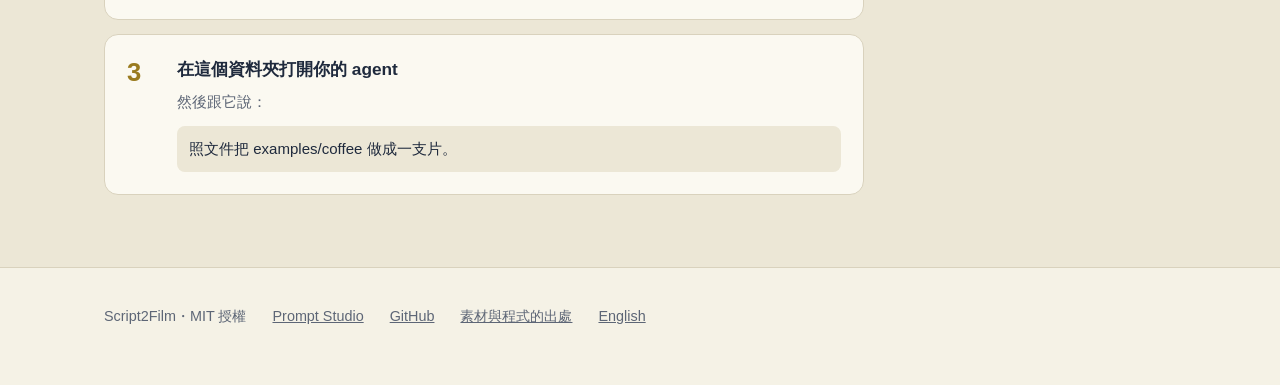
==== commit 0073fc9e: "1.1.4：README、網站首頁與工具頁把 Google Flow、Flow Music 編進生成鏡頭與配樂段落；CHANGELOG 依主題整理" ====
--- a/docs/index.html
+++ b/docs/index.html
@@ -243,7 +243,7 @@
         <div class="feat-text">
           <div class="feat-num">03　生成鏡頭</div>
           <h3>需要實景的那幾拍，交給影片生成平台</h3>
-          <p>工具先算出每個鏡頭要幾秒、寫好提示詞，排成一張跑單。預設接 VideoExpress，自動送出、收回；換別家或手動生成也可以，照檔名放回來就好。回來的片會量長度、檢查首尾有沒有壞格。</p>
+          <p>工具先算出每個鏡頭要幾秒、寫好提示詞，排成一張跑單。預設接 VideoExpress，自動送出、收回；有 Google AI 方案的話，單一鏡頭也能交給 Google Flow（Omni、Veo），在你已登入的 Chrome 裡做，下載後連同提示詞一起歸檔。換別家或手動生成也可以，照檔名放回來就好。回來的片會量長度、檢查首尾有沒有壞格。</p>
         </div>
         <figure>
           <div class="frame"><img src="site/shot-generated.jpg" alt="咖啡吧台上的手沖壺與義式咖啡機，左下角有圓框主持人，下方有字幕" loading="lazy"
@@ -304,7 +304,7 @@
       <div class="cards">
         <div class="card">
           <h3>配樂與音效</h3>
-          <p>背景音樂由程式照畫面事件作曲，段落開頭落在拍點上；音效自動對到畫面出現的那一刻。</p>
+          <p>背景音樂由程式照畫面事件作曲，段落開頭落在拍點上；要一首有歌詞的歌，可以用自己 Colab 上的 MiniMax Music 3 或 Google Flow Music。音效自動對到畫面出現的那一刻。</p>
         </div>
         <div class="card">
           <h3>開工與出片清單</h3>
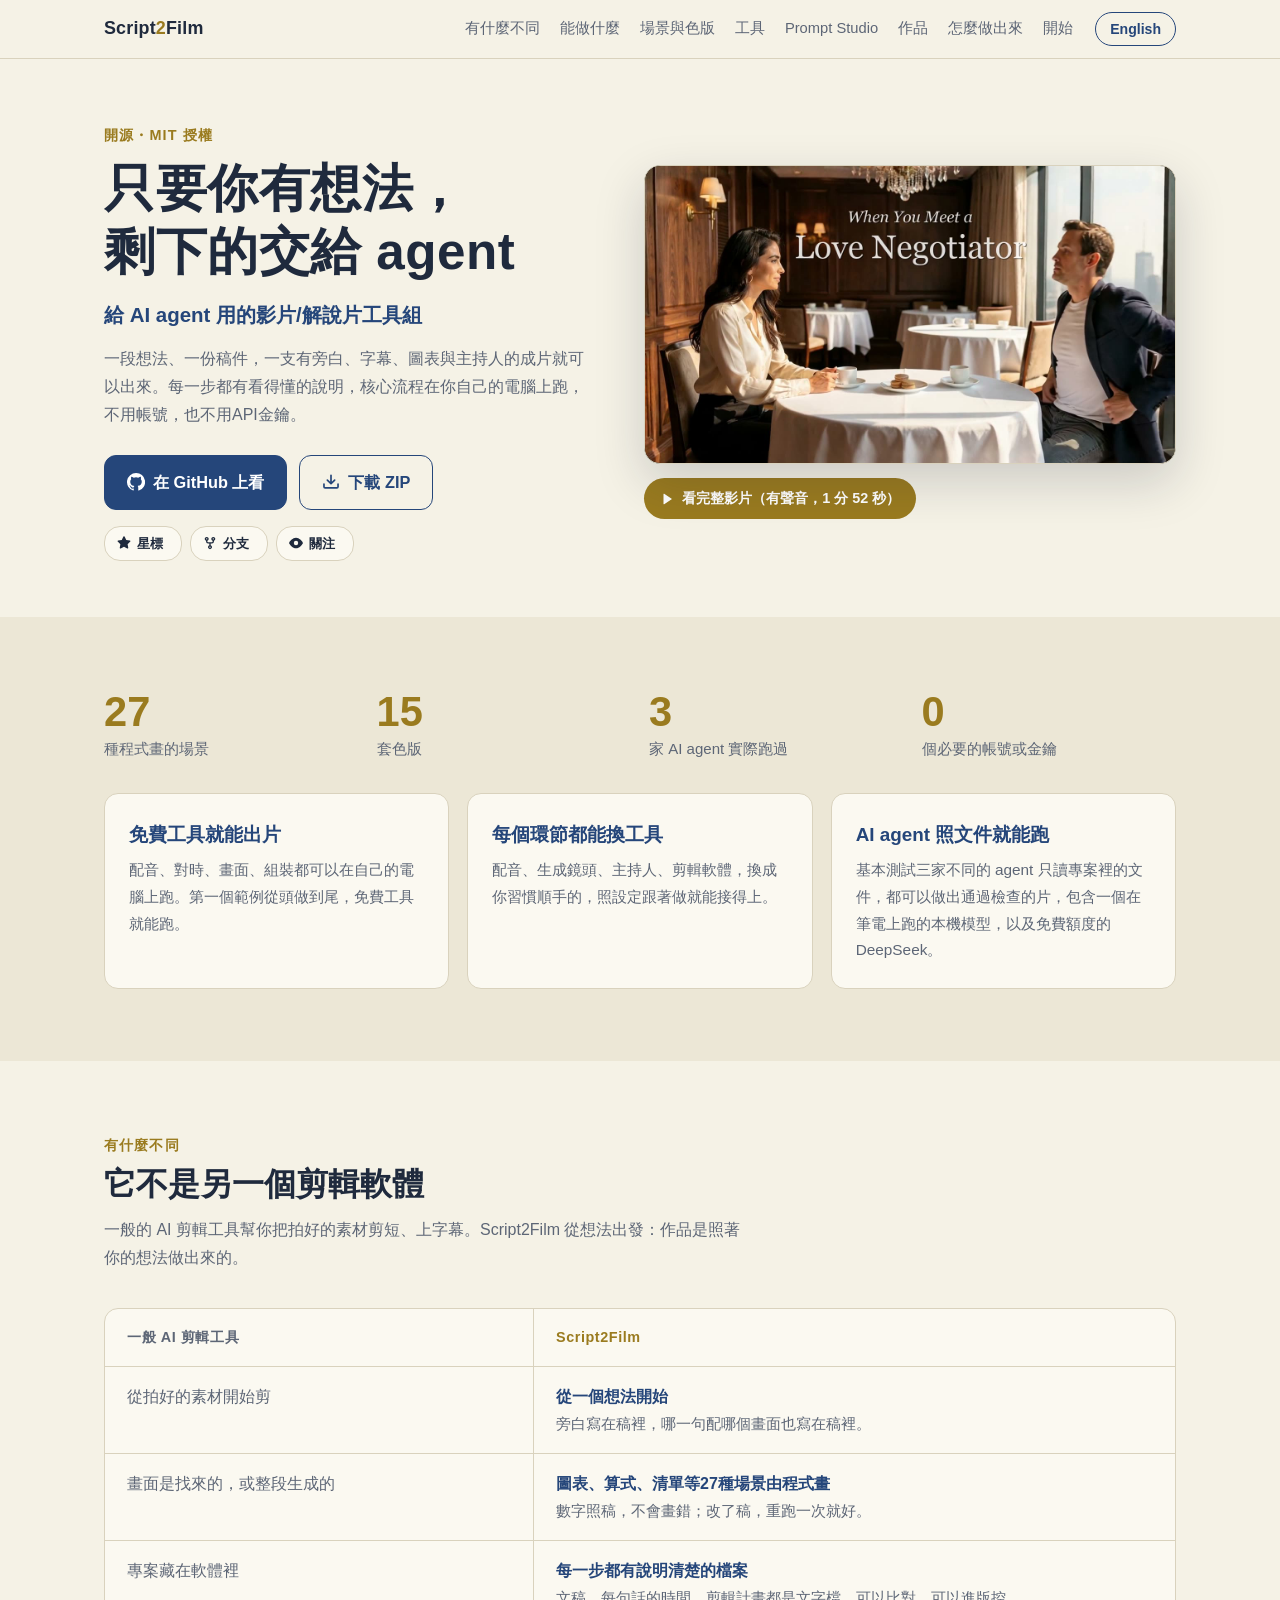
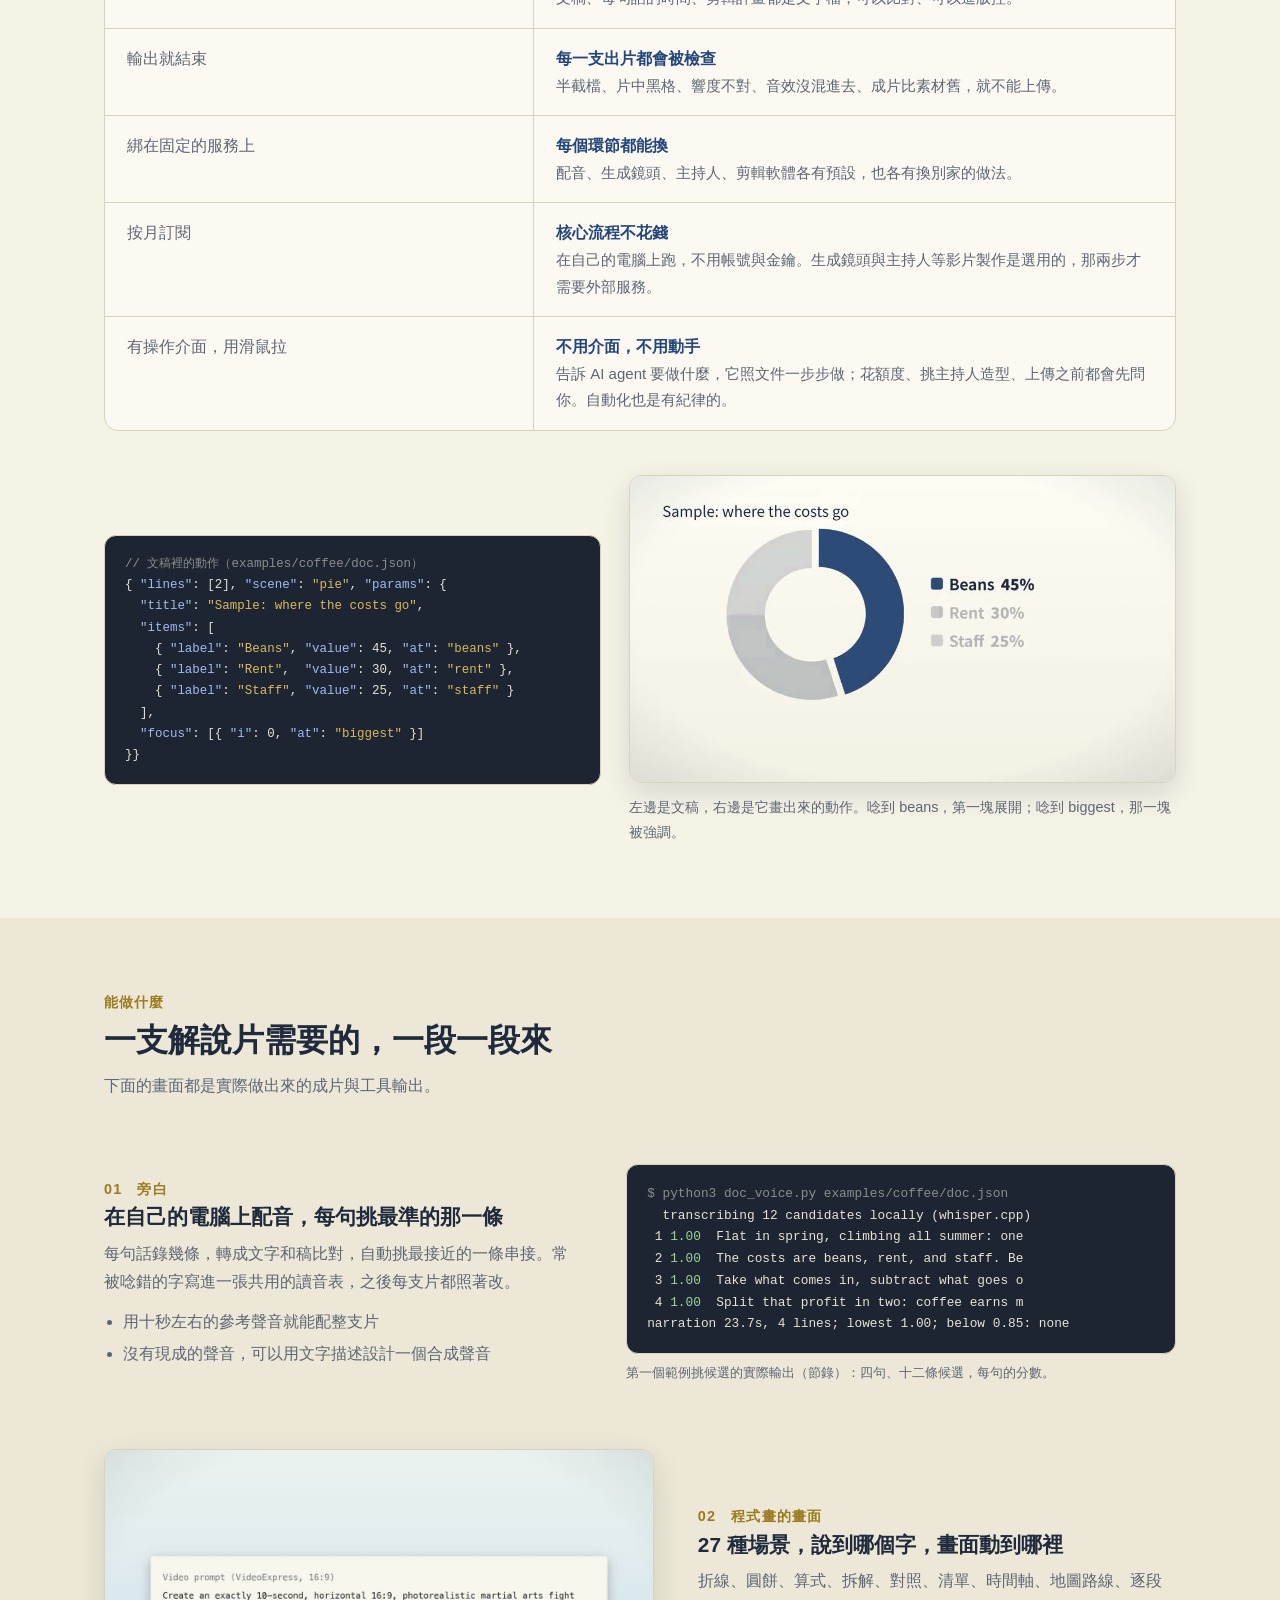
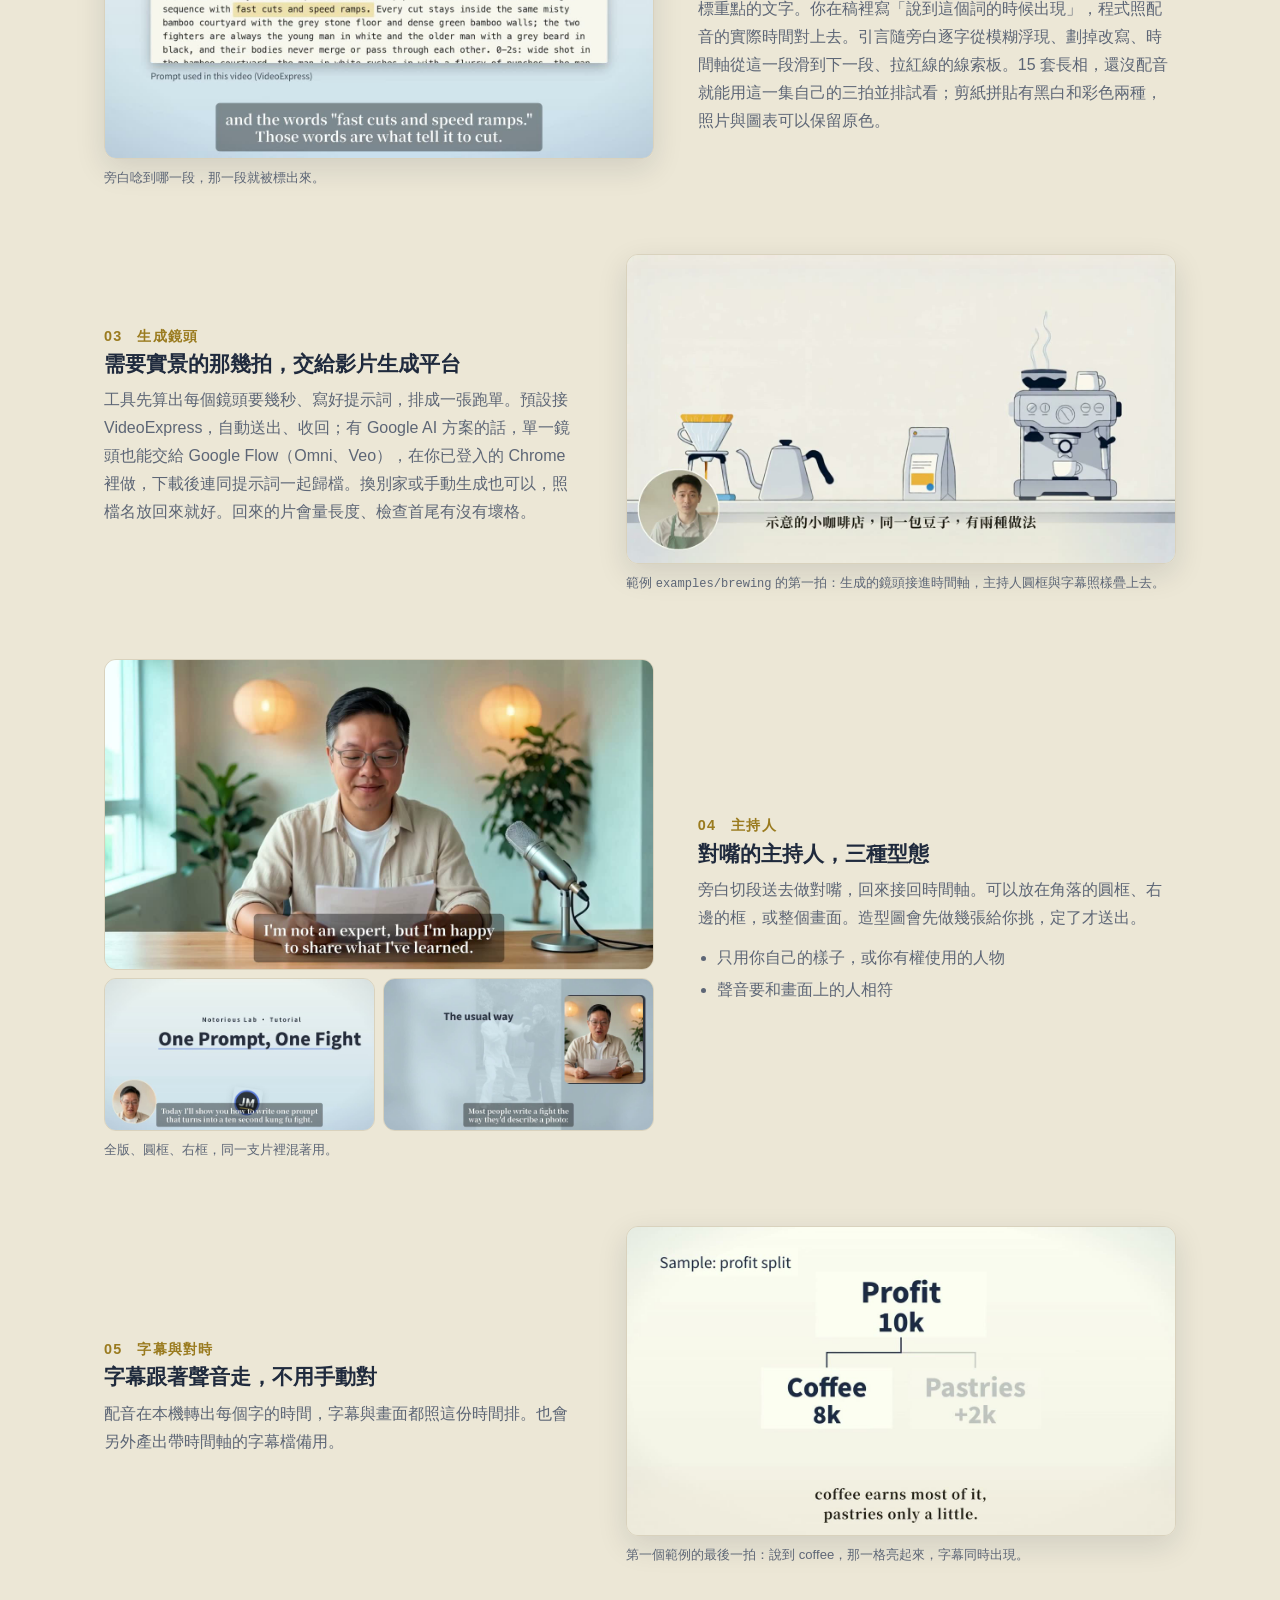
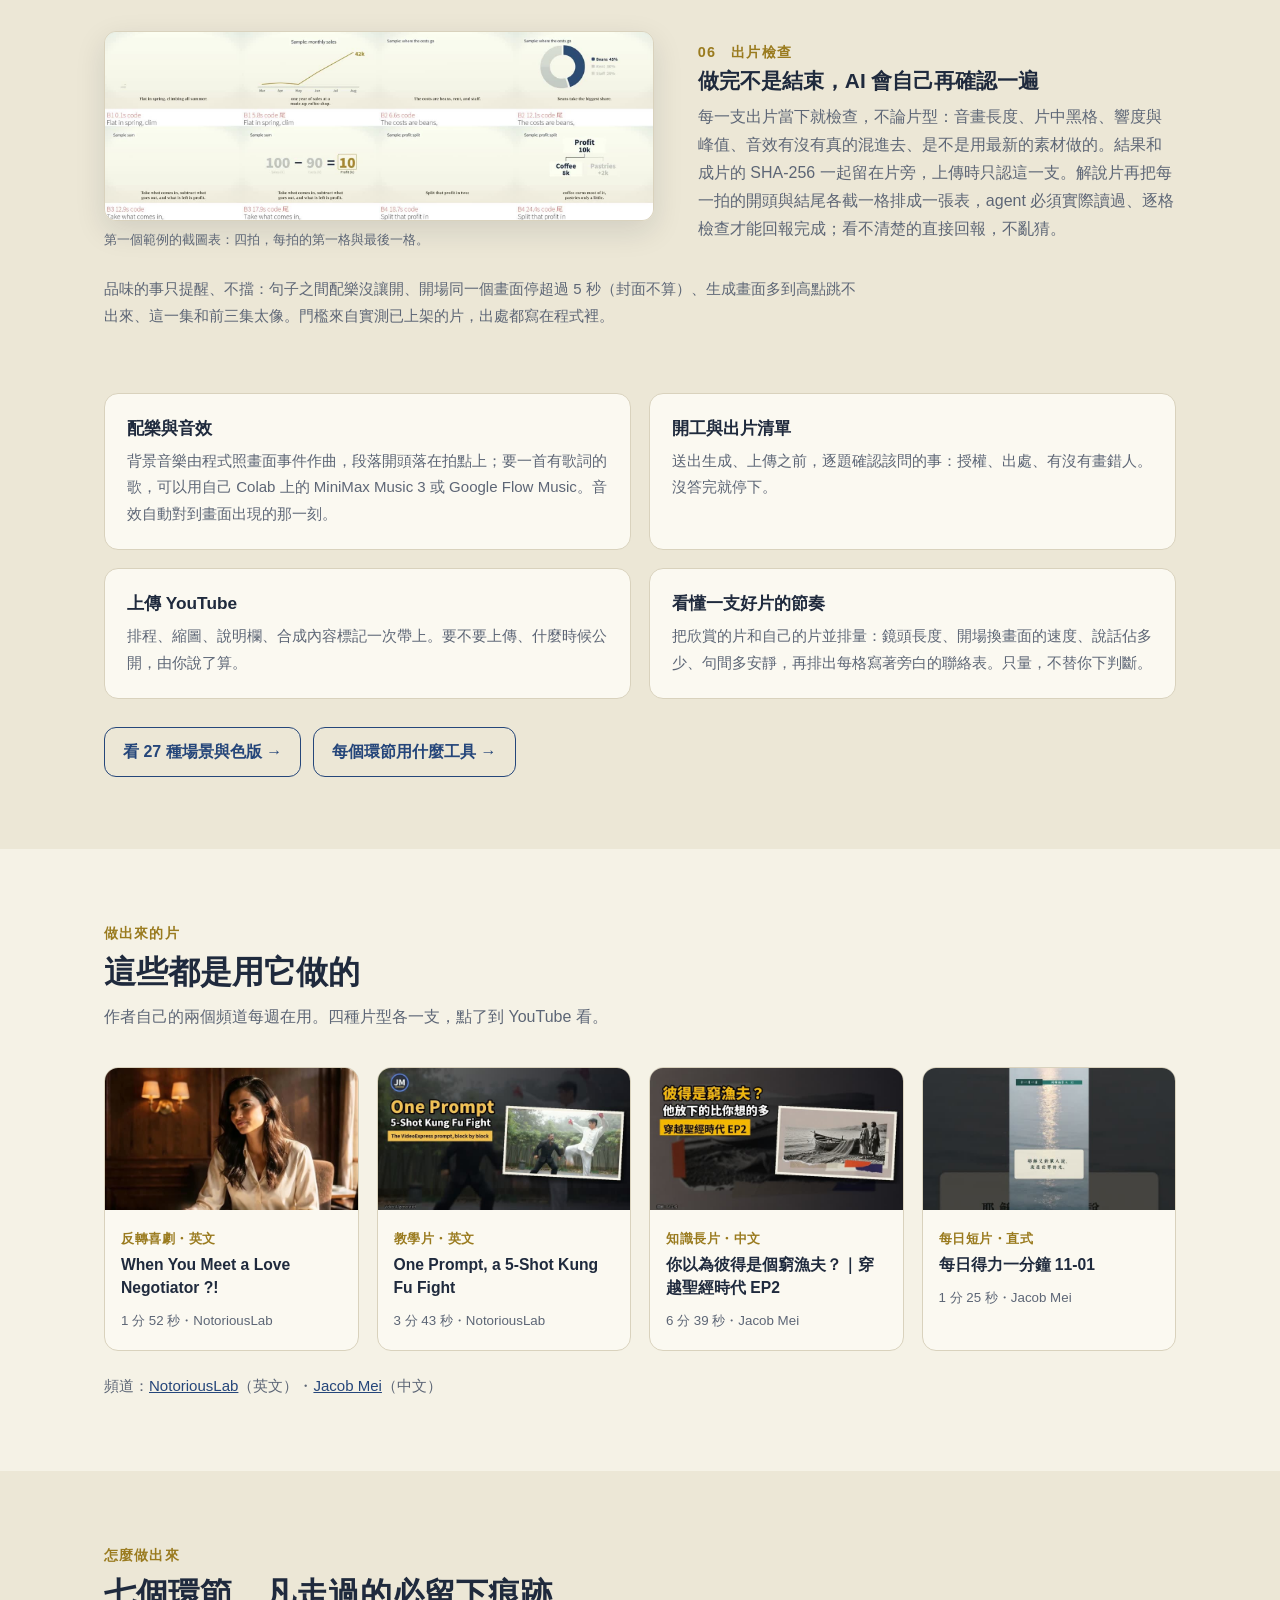
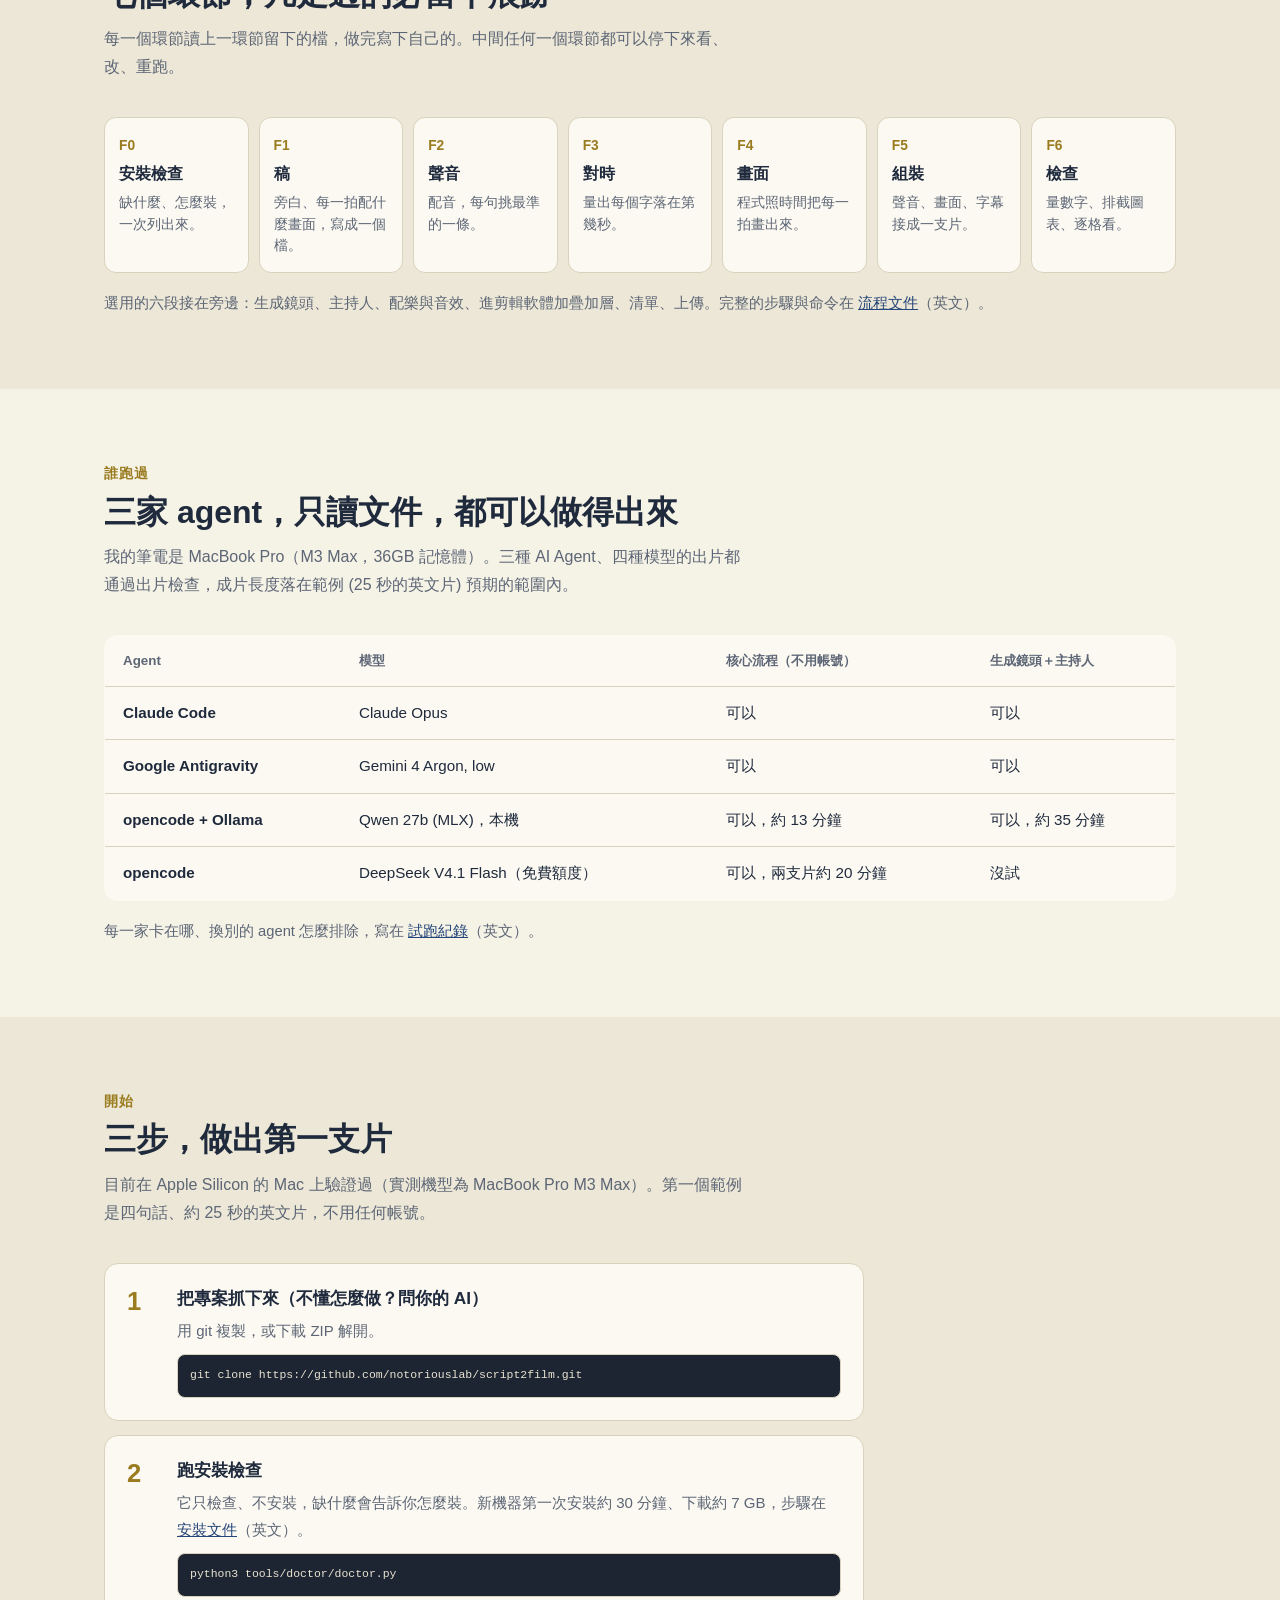
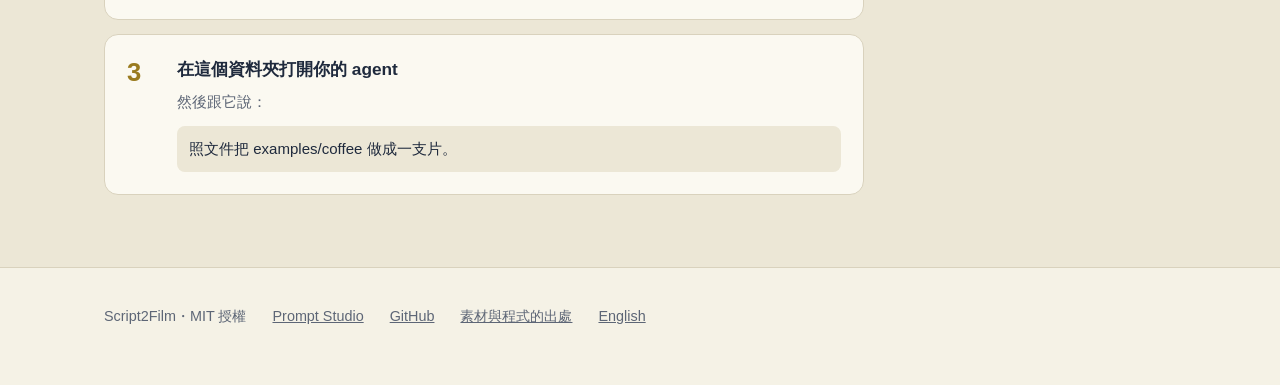
==== commit f31ac992: "1.1.6：照片與圖表保留原色（photo_color）、彩色剪紙（collage_color）；引言卡圖先進（photo_at）、片尾致謝 roll、膠囊可換色；FORMAT §7b 版面細節；RE" ====
--- a/docs/index.html
+++ b/docs/index.html
@@ -230,7 +230,7 @@
         <div class="feat-text">
           <div class="feat-num">02　程式畫的畫面</div>
           <h3>27 種場景，說到哪個字，畫面動到哪裡</h3>
-          <p>折線、圓餅、算式、拆解、對照、清單、時間軸、地圖路線、逐段標重點的文字。你在稿裡寫「說到這個詞的時候出現」，程式照配音的實際時間對上去。引言隨旁白逐字從模糊浮現、劃掉改寫、時間軸從這一段滑到下一段、拉紅線的線索板。15 套長相，還沒配音就能用這一集自己的三拍並排試看。</p>
+          <p>折線、圓餅、算式、拆解、對照、清單、時間軸、地圖路線、逐段標重點的文字。你在稿裡寫「說到這個詞的時候出現」，程式照配音的實際時間對上去。引言隨旁白逐字從模糊浮現、劃掉改寫、時間軸從這一段滑到下一段、拉紅線的線索板。15 套長相，還沒配音就能用這一集自己的三拍並排試看；剪紙拼貼有黑白和彩色兩種，照片與圖表可以保留原色。</p>
         </div>
         <figure>
           <div class="frame"><img src="site/scene-prompt.jpg" alt="一段提示詞，說到的那幾個字被標成黃色" loading="lazy" width="1280"
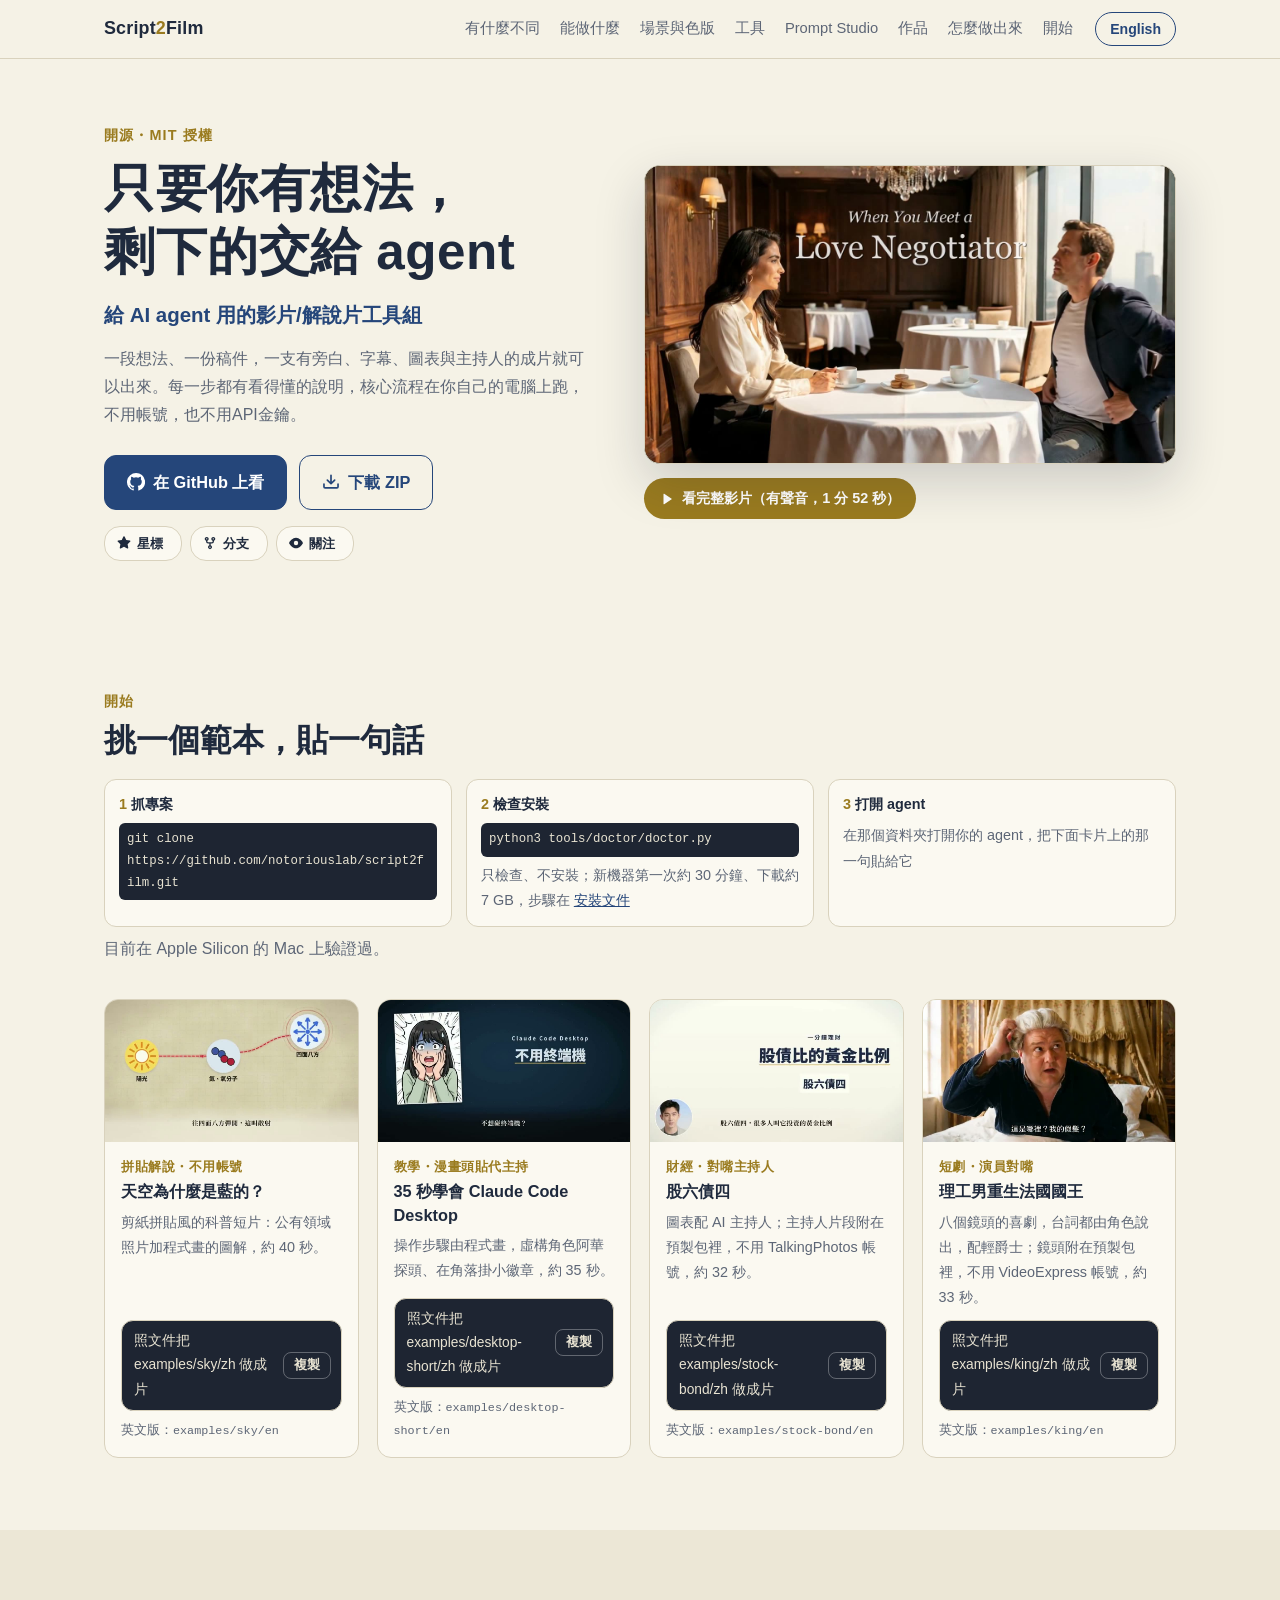
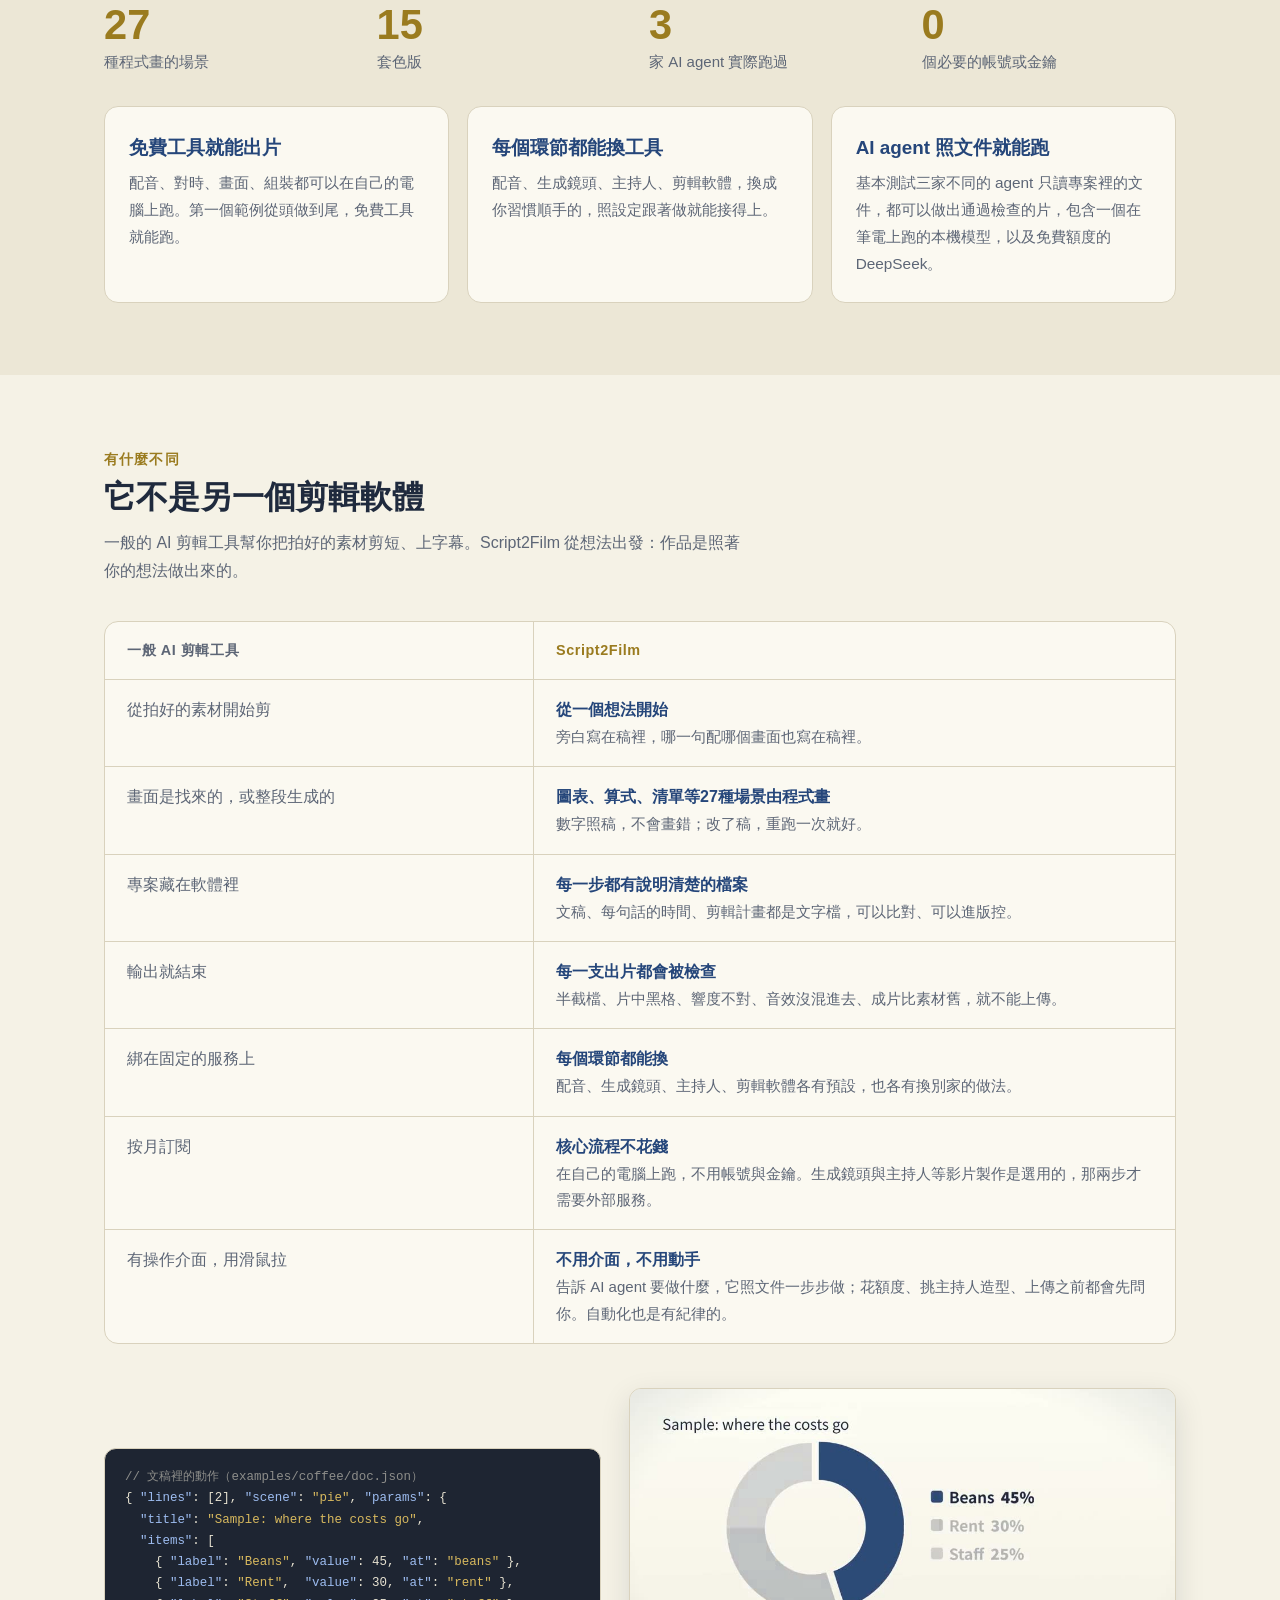
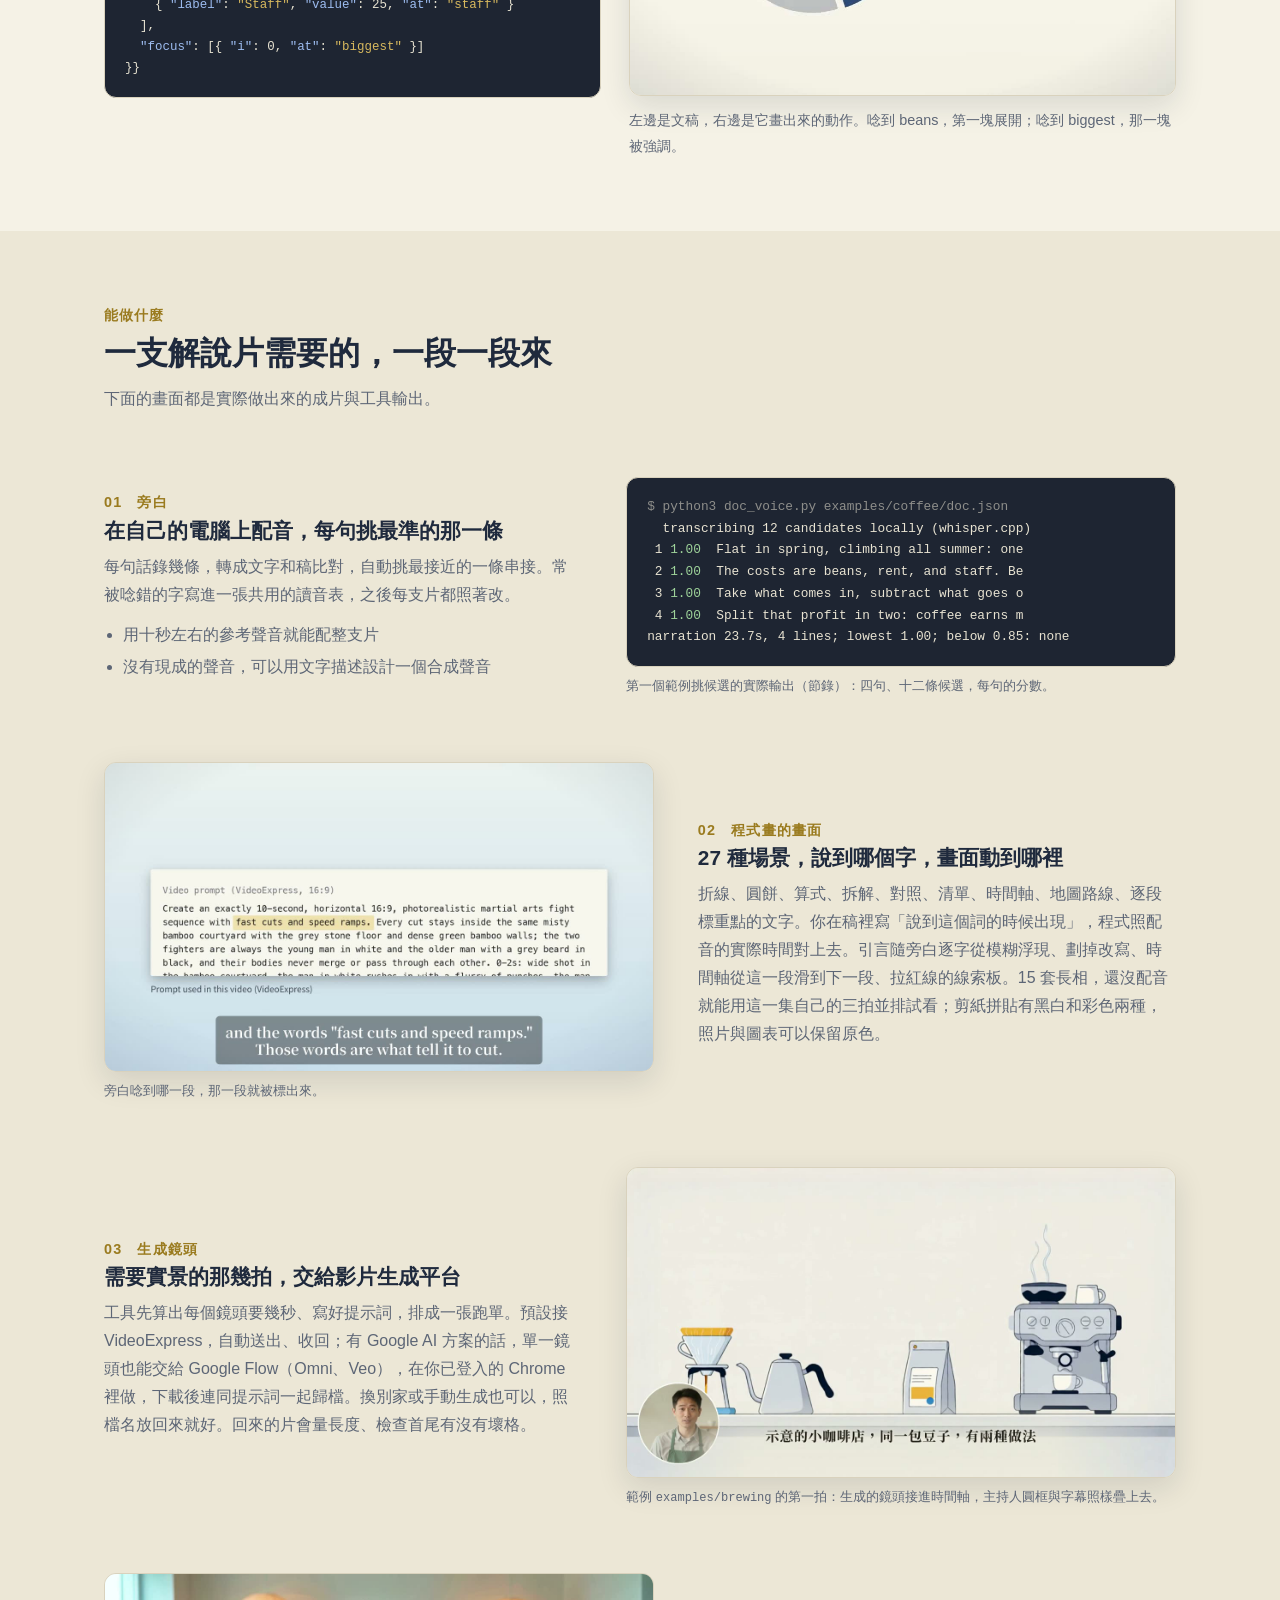
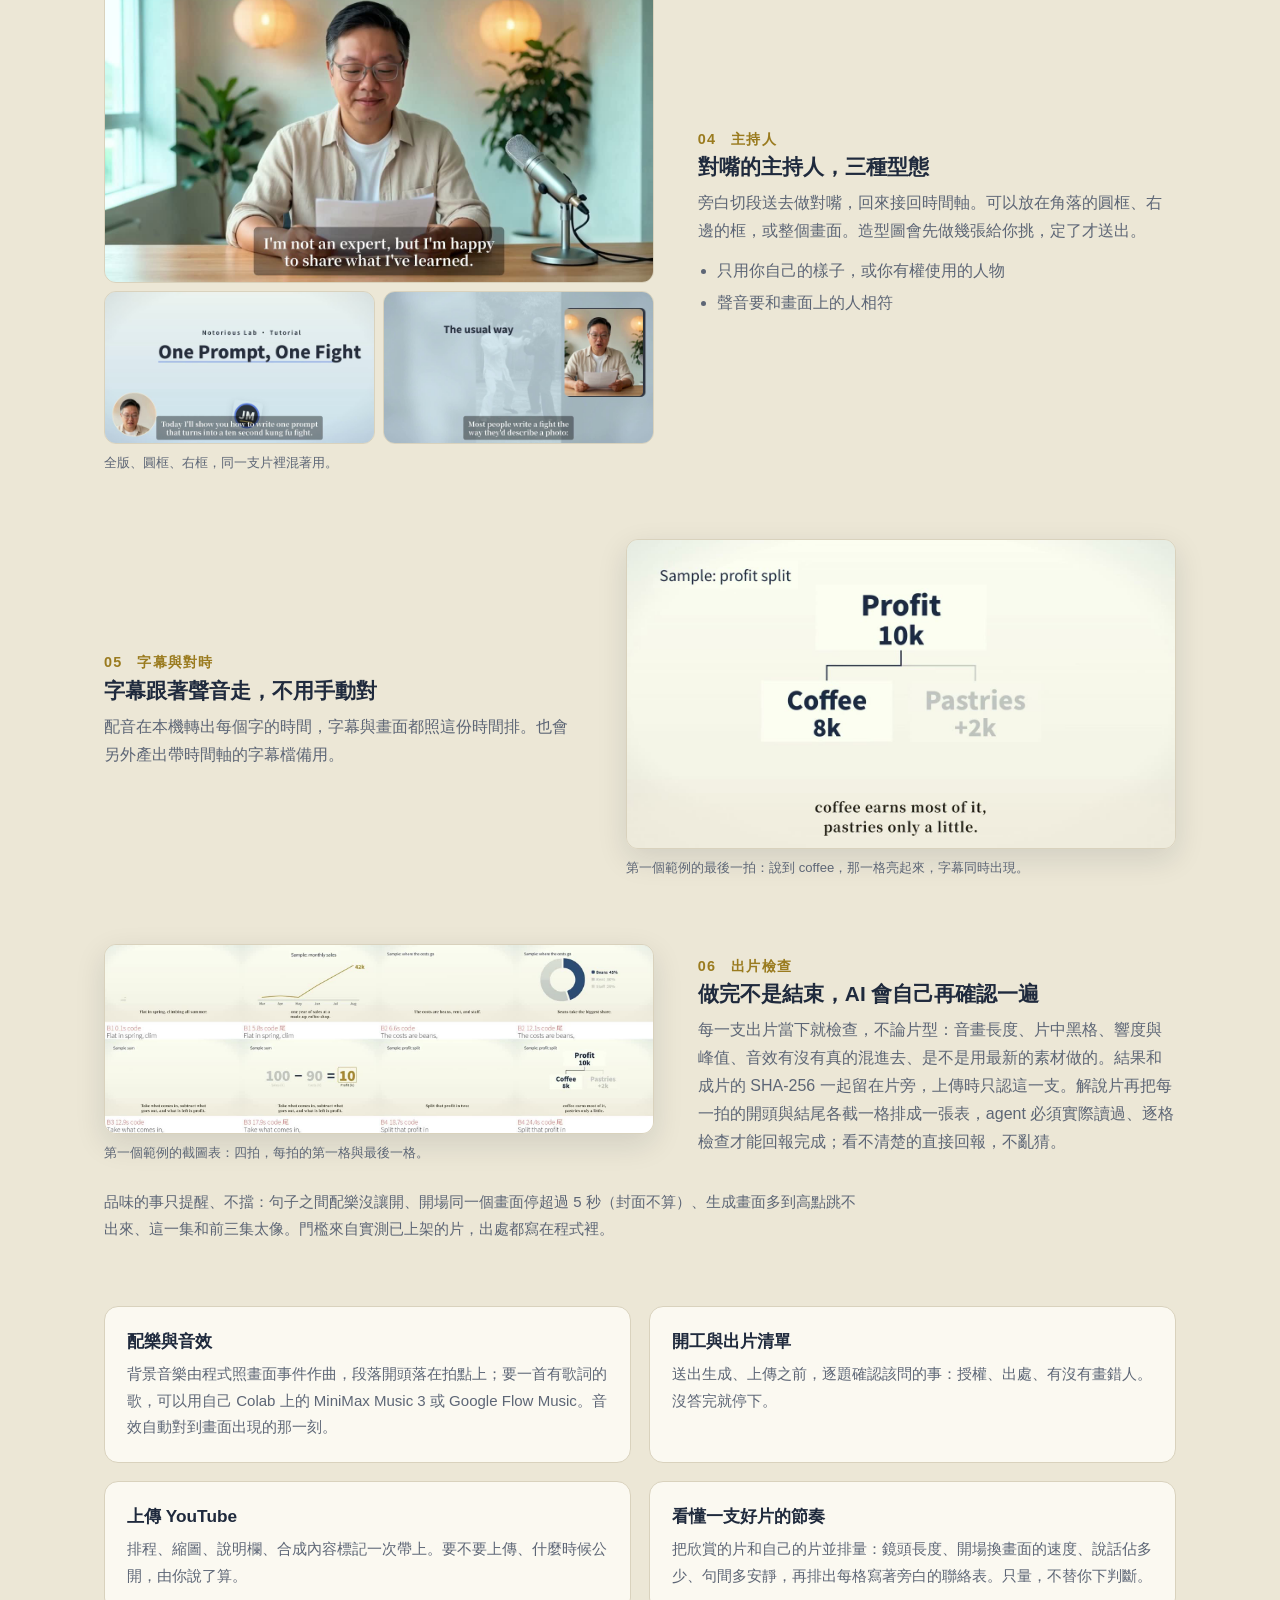
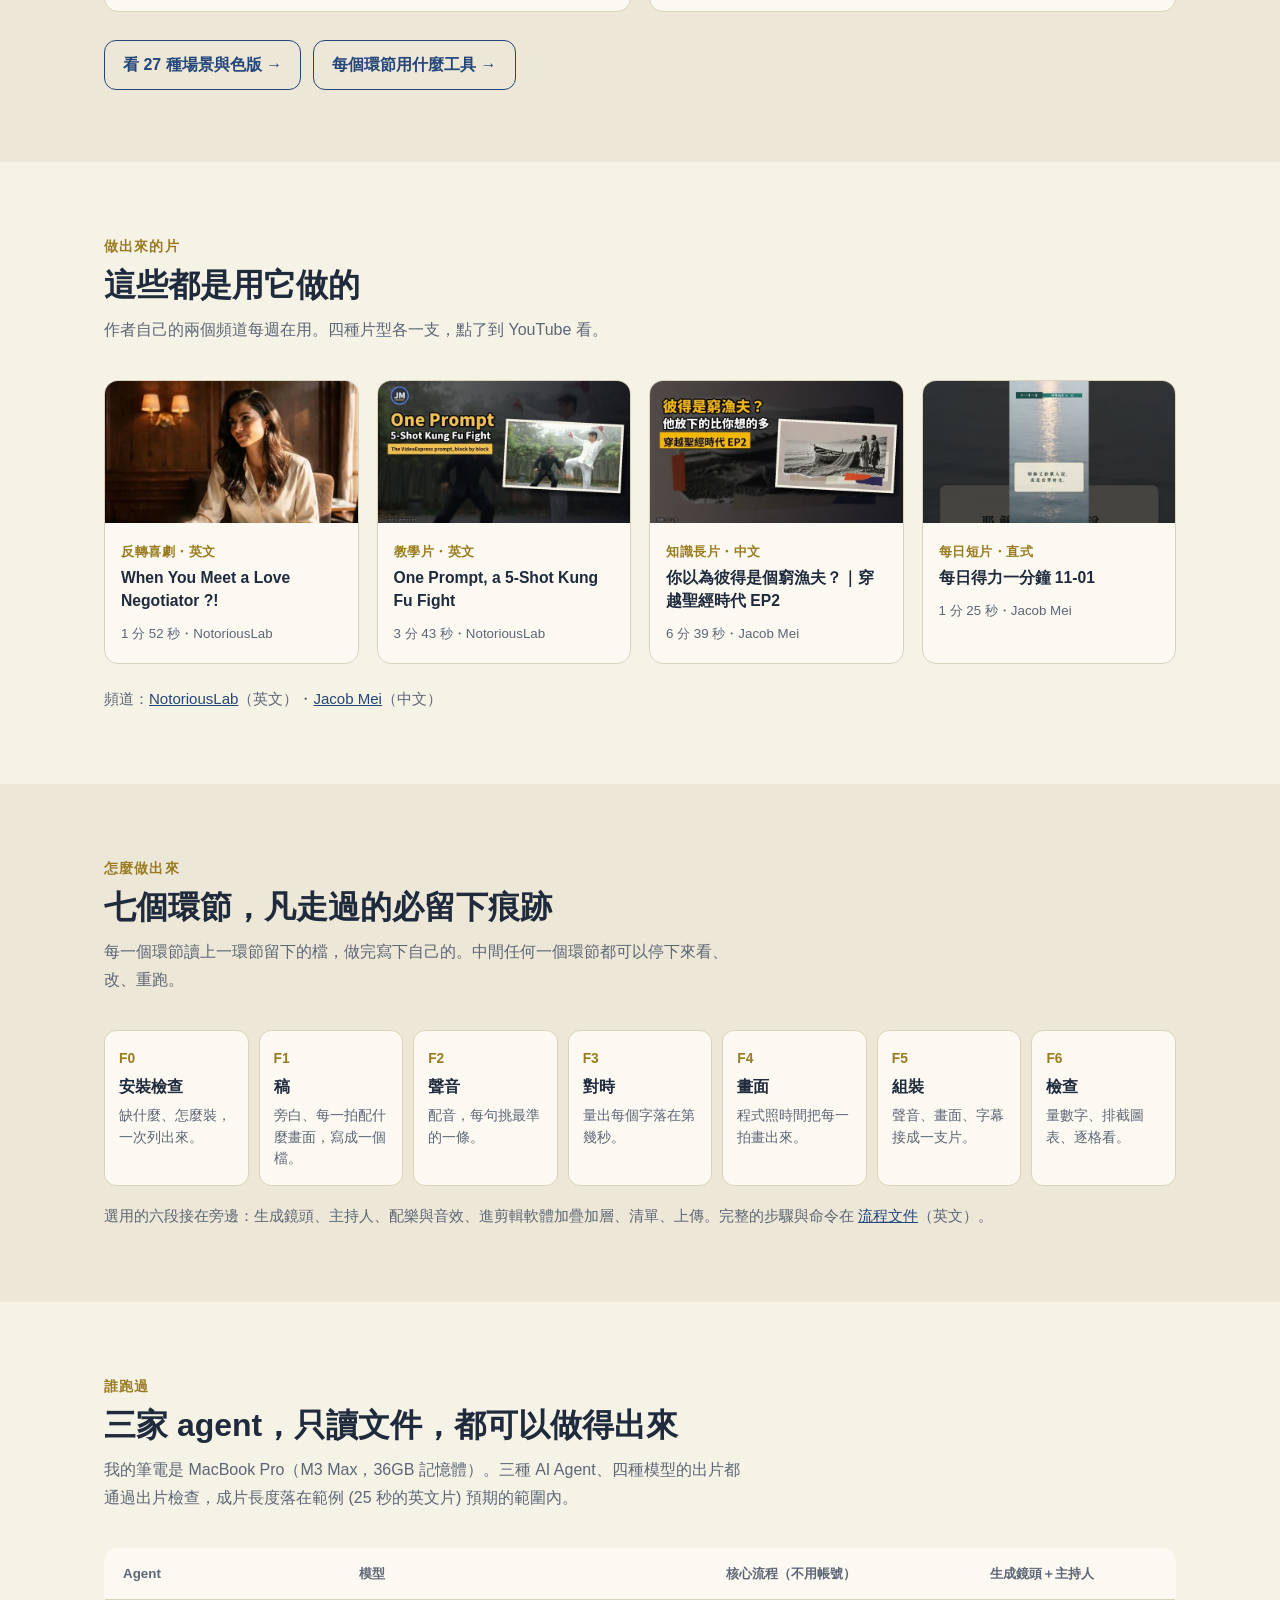
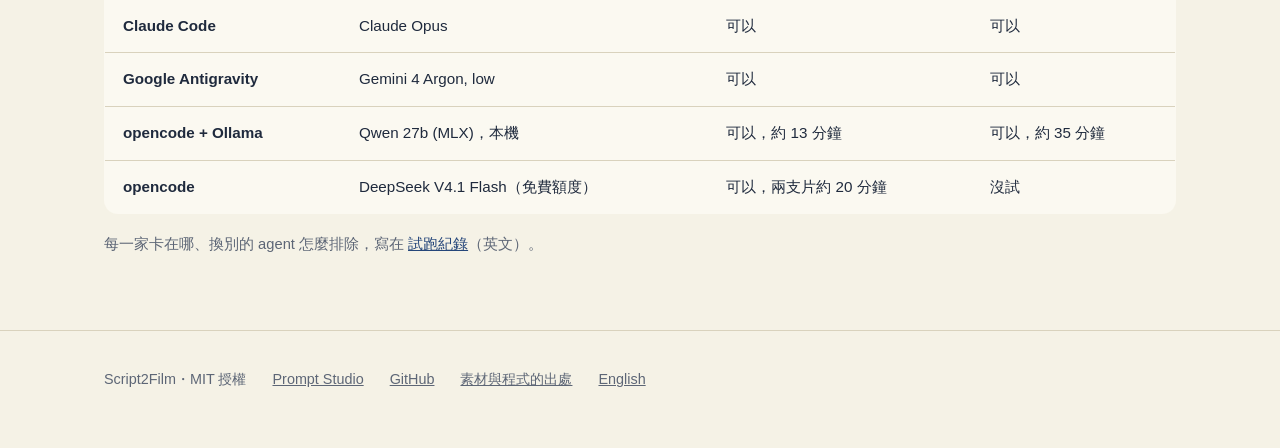
==== commit 3a1626f1: "Website and README: pick a template, paste one sentence The start section moves right after the open" ====
--- a/docs/index.html
+++ b/docs/index.html
@@ -113,6 +113,51 @@
       </div>
     </div>
   </header>
+
+  <section id="start">
+    <div class="wrap">
+      <div class="kicker">開始</div>
+      <h2>挑一個範本，貼一句話</h2>
+      <ol class="tpl-steps">
+        <li><b>抓專案</b><code id="clone-cmd">git clone https://github.com/notoriouslab/script2film.git</code></li>
+        <li><b>檢查安裝</b><code>python3 tools/doctor/doctor.py</code><span>只檢查、不安裝；新機器第一次約 30 分鐘、下載約 7 GB，步驟在 <a
+              href="https://github.com/notoriouslab/script2film/blob/main/docs/INSTALL.md" class="gh-doc"
+              data-path="docs/INSTALL.md" target="_blank" rel="noopener">安裝文件</a></span></li>
+        <li><b>打開 agent</b><span>在那個資料夾打開你的 agent，把下面卡片上的那一句貼給它</span></li>
+      </ol>
+      <p class="intro">目前在 Apple Silicon 的 Mac 上驗證過。</p>
+      <div class="tpls">
+        <div class="tpl">
+          <video src="site/templates/sky-zh.mp4" poster="site/templates/sky-zh.jpg" muted loop playsinline preload="none" width="960" height="540"></video>
+          <div class="body"><span class="tag">拼貼解說・不用帳號</span><b>天空為什麼是藍的？</b>
+            <p>剪紙拼貼風的科普短片：公有領域照片加程式畫的圖解，約 40 秒。</p>
+            <div class="say-chip"><span class="txt" id="say-sky">照文件把 examples/sky/zh 做成片</span><button class="copy" data-copy="say-sky" data-done="已複製">複製</button></div>
+            <small>英文版：<code>examples/sky/en</code></small></div>
+        </div>
+        <div class="tpl">
+          <video src="site/templates/desktop-short-zh.mp4" poster="site/templates/desktop-short-zh.jpg" muted loop playsinline preload="none" width="960" height="540"></video>
+          <div class="body"><span class="tag">教學・漫畫頭貼代主持</span><b>35 秒學會 Claude Code Desktop</b>
+            <p>操作步驟由程式畫，虛構角色阿華探頭、在角落掛小徽章，約 35 秒。</p>
+            <div class="say-chip"><span class="txt" id="say-desktop-short">照文件把 examples/desktop-short/zh 做成片</span><button class="copy" data-copy="say-desktop-short" data-done="已複製">複製</button></div>
+            <small>英文版：<code>examples/desktop-short/en</code></small></div>
+        </div>
+        <div class="tpl">
+          <video src="site/templates/stock-bond-zh.mp4" poster="site/templates/stock-bond-zh.jpg" muted loop playsinline preload="none" width="960" height="540"></video>
+          <div class="body"><span class="tag">財經・對嘴主持人</span><b>股六債四</b>
+            <p>圖表配 AI 主持人；主持人片段附在預製包裡，不用 TalkingPhotos 帳號，約 32 秒。</p>
+            <div class="say-chip"><span class="txt" id="say-stock-bond">照文件把 examples/stock-bond/zh 做成片</span><button class="copy" data-copy="say-stock-bond" data-done="已複製">複製</button></div>
+            <small>英文版：<code>examples/stock-bond/en</code></small></div>
+        </div>
+        <div class="tpl">
+          <video src="site/templates/king-zh.mp4" poster="site/templates/king-zh.jpg" muted loop playsinline preload="none" width="960" height="540"></video>
+          <div class="body"><span class="tag">短劇・演員對嘴</span><b>理工男重生法國國王</b>
+            <p>八個鏡頭的喜劇，台詞都由角色說出，配輕爵士；鏡頭附在預製包裡，不用 VideoExpress 帳號，約 33 秒。</p>
+            <div class="say-chip"><span class="txt" id="say-king">照文件把 examples/king/zh 做成片</span><button class="copy" data-copy="say-king" data-done="已複製">複製</button></div>
+            <small>英文版：<code>examples/king/en</code></small></div>
+        </div>
+      </div>
+    </div>
+  </section>
 
   <section class="alt" id="facts">
     <div class="wrap">
@@ -446,36 +491,6 @@
     </div>
   </section>
 
-  <section class="alt" id="start">
-    <div class="wrap">
-      <div class="kicker">開始</div>
-      <h2>三步，做出第一支片</h2>
-      <p class="intro">目前在 Apple Silicon 的 Mac 上驗證過（實測機型為 MacBook Pro M3 Max）。第一個範例是四句話、約 25 秒的英文片，不用任何帳號。</p>
-      <div class="start">
-        <div class="card">
-          <div class="n">1</div>
-          <h3>把專案抓下來（不懂怎麼做？問你的 AI）</h3>
-          <p>用 git 複製，或下載 ZIP 解開。</p>
-          <pre><code id="clone-cmd">git clone https://github.com/notoriouslab/script2film.git</code></pre>
-        </div>
-        <div class="card">
-          <div class="n">2</div>
-          <h3>跑安裝檢查</h3>
-          <p>它只檢查、不安裝，缺什麼會告訴你怎麼裝。新機器第一次安裝約 30 分鐘、下載約 7 GB，步驟在 <a
-              href="https://github.com/notoriouslab/script2film/blob/main/docs/INSTALL.md" class="gh-doc"
-              data-path="docs/INSTALL.md" target="_blank" rel="noopener">安裝文件</a>（英文）。</p>
-          <pre><code>python3 tools/doctor/doctor.py</code></pre>
-        </div>
-        <div class="card">
-          <div class="n">3</div>
-          <h3>在這個資料夾打開你的 agent</h3>
-          <p>然後跟它說：</p>
-          <div class="say">照文件把 examples/coffee 做成一支片。</div>
-        </div>
-      </div>
-    </div>
-  </section>
-
   <footer>
     <div class="wrap">
       <span>Script2Film・MIT 授權</span>
--- a/docs/site/site.css
+++ b/docs/site/site.css
@@ -98,7 +98,7 @@
 /* features */
 .feat { display: grid; grid-template-columns: 1fr 1.15fr; gap: 44px; align-items: center; margin-top: 64px; }
 .feat:first-of-type { margin-top: 0; }
-.feat > *, .hero .wrap > *, .start > *, .flow > * { min-width: 0; }   /* 格子裡有不換行的內容時不撐寬版面 */
+.feat > *, .hero .wrap > *, .flow > * { min-width: 0; }   /* 格子裡有不換行的內容時不撐寬版面 */
 .feat.flip { grid-template-columns: 1.15fr 1fr; }
 .feat.flip .feat-text { order: 2; }
 .feat-num { color: var(--gold); font-weight: 800; font-size: .9em; letter-spacing: .08em; }
@@ -139,18 +139,6 @@
 .tbl td:first-child { font-weight: 700; white-space: nowrap; }
 .tbl-wrap { overflow-x: auto; }
 
-/* start */
-.start { display: grid; grid-template-columns: 1fr; gap: 14px; max-width: 760px; }
-.start .card { display: grid; grid-template-columns: 44px 1fr; column-gap: 6px; }
-.start .card .n { grid-row: 1 / span 4; font-size: 1.6em; line-height: 1.2; }
-.start .card > :not(.n) { grid-column: 2; min-width: 0; }
-.start pre { white-space: pre-wrap; word-break: break-all; }
-.start .card .n { color: var(--gold); font-weight: 800; }
-.start pre { background: var(--code-bg); color: var(--code-fg); border-radius: 8px; padding: 10px 12px;
-  border: 1px solid var(--line);
-  margin-top: 10px; font-size: .78em; overflow-x: auto; }
-.start .say { background: var(--bg2); border-radius: 8px; padding: 10px 12px; margin-top: 10px; font-size: .94em; }
-
 footer { border-top: 1px solid var(--line); padding: 36px 0 56px; color: var(--muted); font-size: .9em; }
 footer .wrap { display: flex; flex-wrap: wrap; gap: 10px 26px; }
 footer a { color: var(--muted); }
@@ -204,6 +192,30 @@
 .pair .term { font-size: .78em; }
 .pair .k { color: #9dbcf0; } .pair .s { color: #d8b95e; }
 .pair-cap { color: var(--muted); font-size: .9em; margin-top: 12px; }
+
+/* 範本卡：挑一個範本，貼一句話 */
+.tpls { display: grid; grid-template-columns: repeat(4, 1fr); gap: 18px; margin-top: 26px; }
+.tpl { min-width: 0; background: var(--card); border: 1px solid var(--line); border-radius: 14px; overflow: hidden;
+  display: flex; flex-direction: column; }
+.tpl video { display: block; width: 100%; height: auto; aspect-ratio: 16 / 9; background: var(--bg2); }
+.tpl .body { padding: 14px 16px 16px; display: flex; flex-direction: column; flex: 1; }
+.tpl .tag { color: var(--gold); font-size: .8em; font-weight: 700; letter-spacing: .04em; }
+.tpl b { font-size: 1.02em; line-height: 1.45; margin: 2px 0 6px; }
+.tpl p { color: var(--muted); font-size: .9em; margin: 0 0 10px; flex: 1; }
+.tpl .say-chip { margin: 0 0 8px; max-width: none; padding: 8px 10px 8px 12px; }
+.tpl .say-chip .txt { font-size: .86em; overflow-wrap: anywhere; }
+.tpl small { color: var(--muted); font-size: .8em; }
+.tpl-steps { list-style: none; counter-reset: st; padding: 0; margin: 18px 0 8px; display: grid;
+  grid-template-columns: repeat(3, 1fr); gap: 14px; }
+.tpl-steps li { counter-increment: st; min-width: 0; background: var(--card); border: 1px solid var(--line);
+  border-radius: 12px; padding: 12px 14px; display: flex; flex-direction: column; gap: 6px; font-size: .9em; }
+.tpl-steps b::before { content: counter(st) " "; color: var(--gold); font-weight: 800; }
+.tpl-steps code { background: var(--code-bg); color: var(--code-fg); border-radius: 6px; padding: 6px 8px;
+  font-size: .86em; overflow-wrap: anywhere; }
+.tpl-steps span { color: var(--muted); }
+@media (max-width: 900px) { .tpl-steps { grid-template-columns: 1fr; } }
+@media (max-width: 1080px) { .tpls { grid-template-columns: repeat(2, 1fr); } }
+@media (max-width: 560px) { .tpls { grid-template-columns: 1fr; } }
 
 /* 作品 */
 .works { display: grid; grid-template-columns: repeat(4, 1fr); gap: 18px; }
